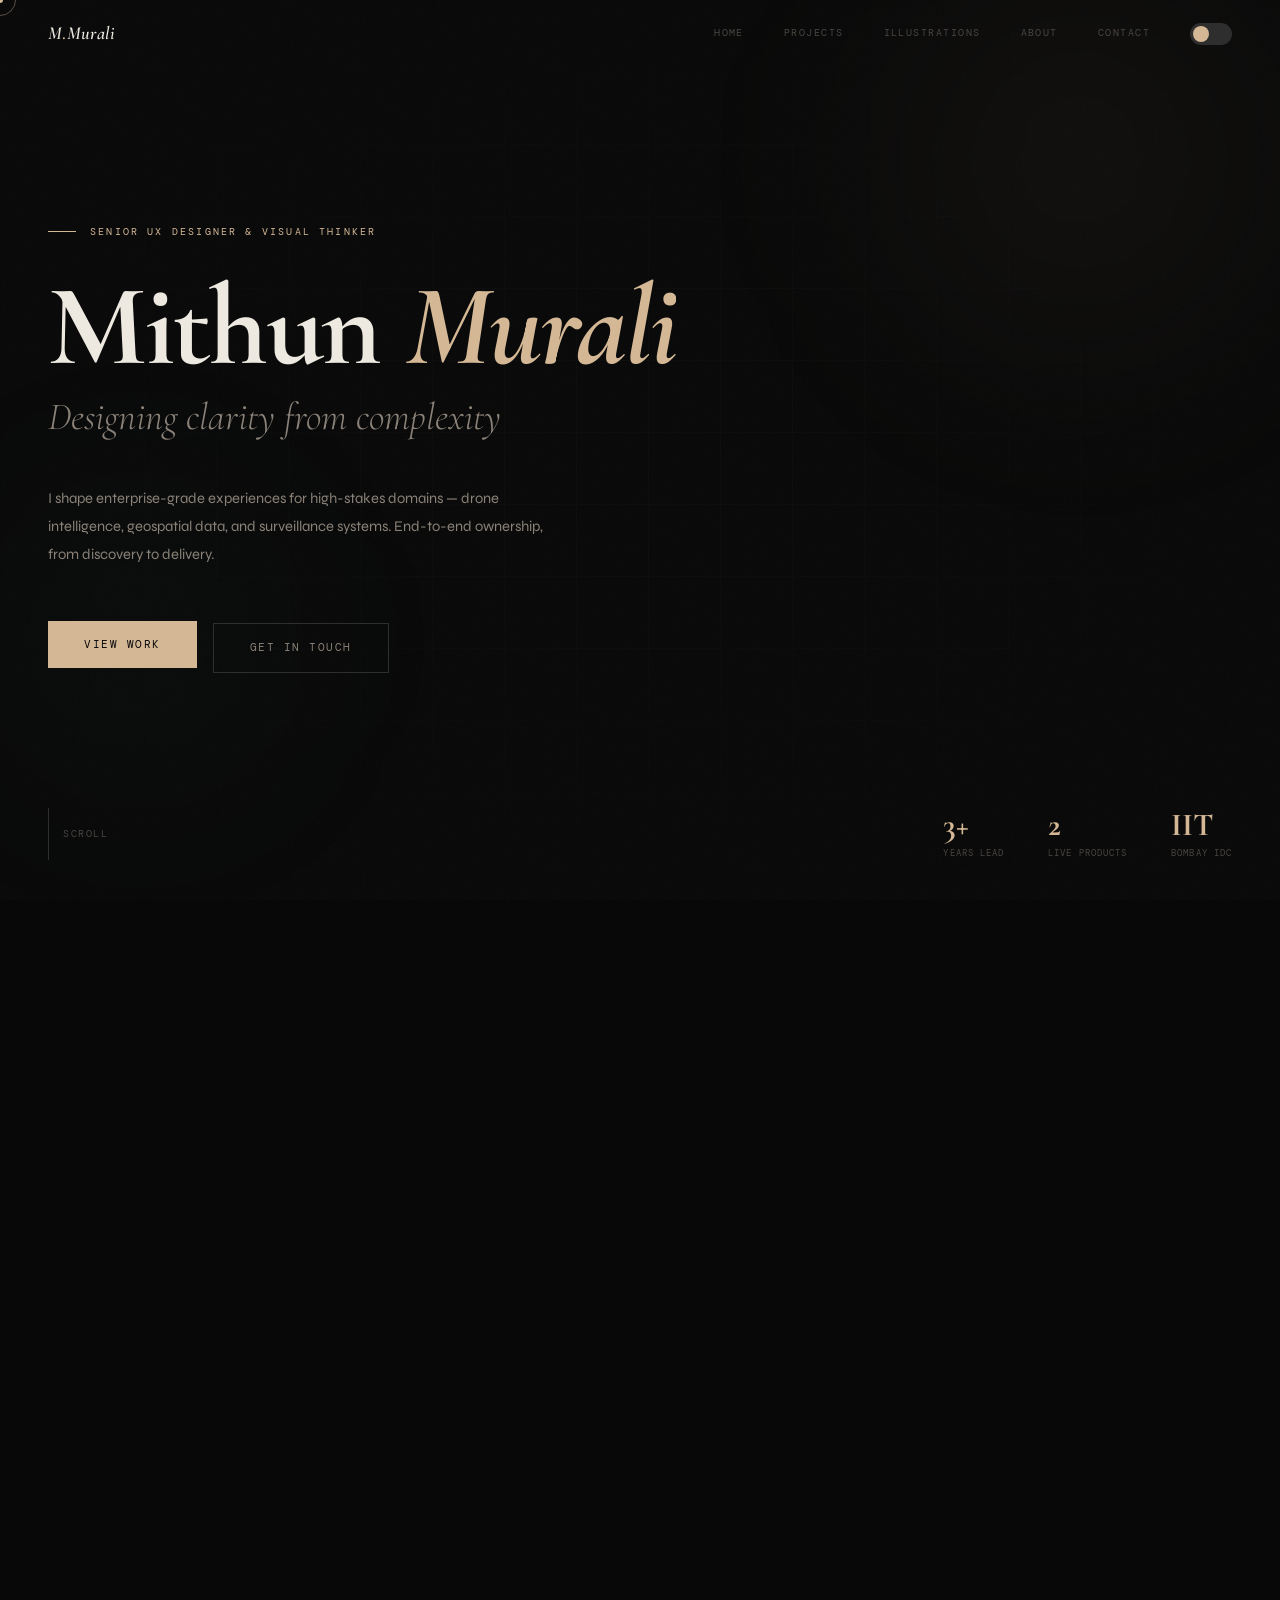
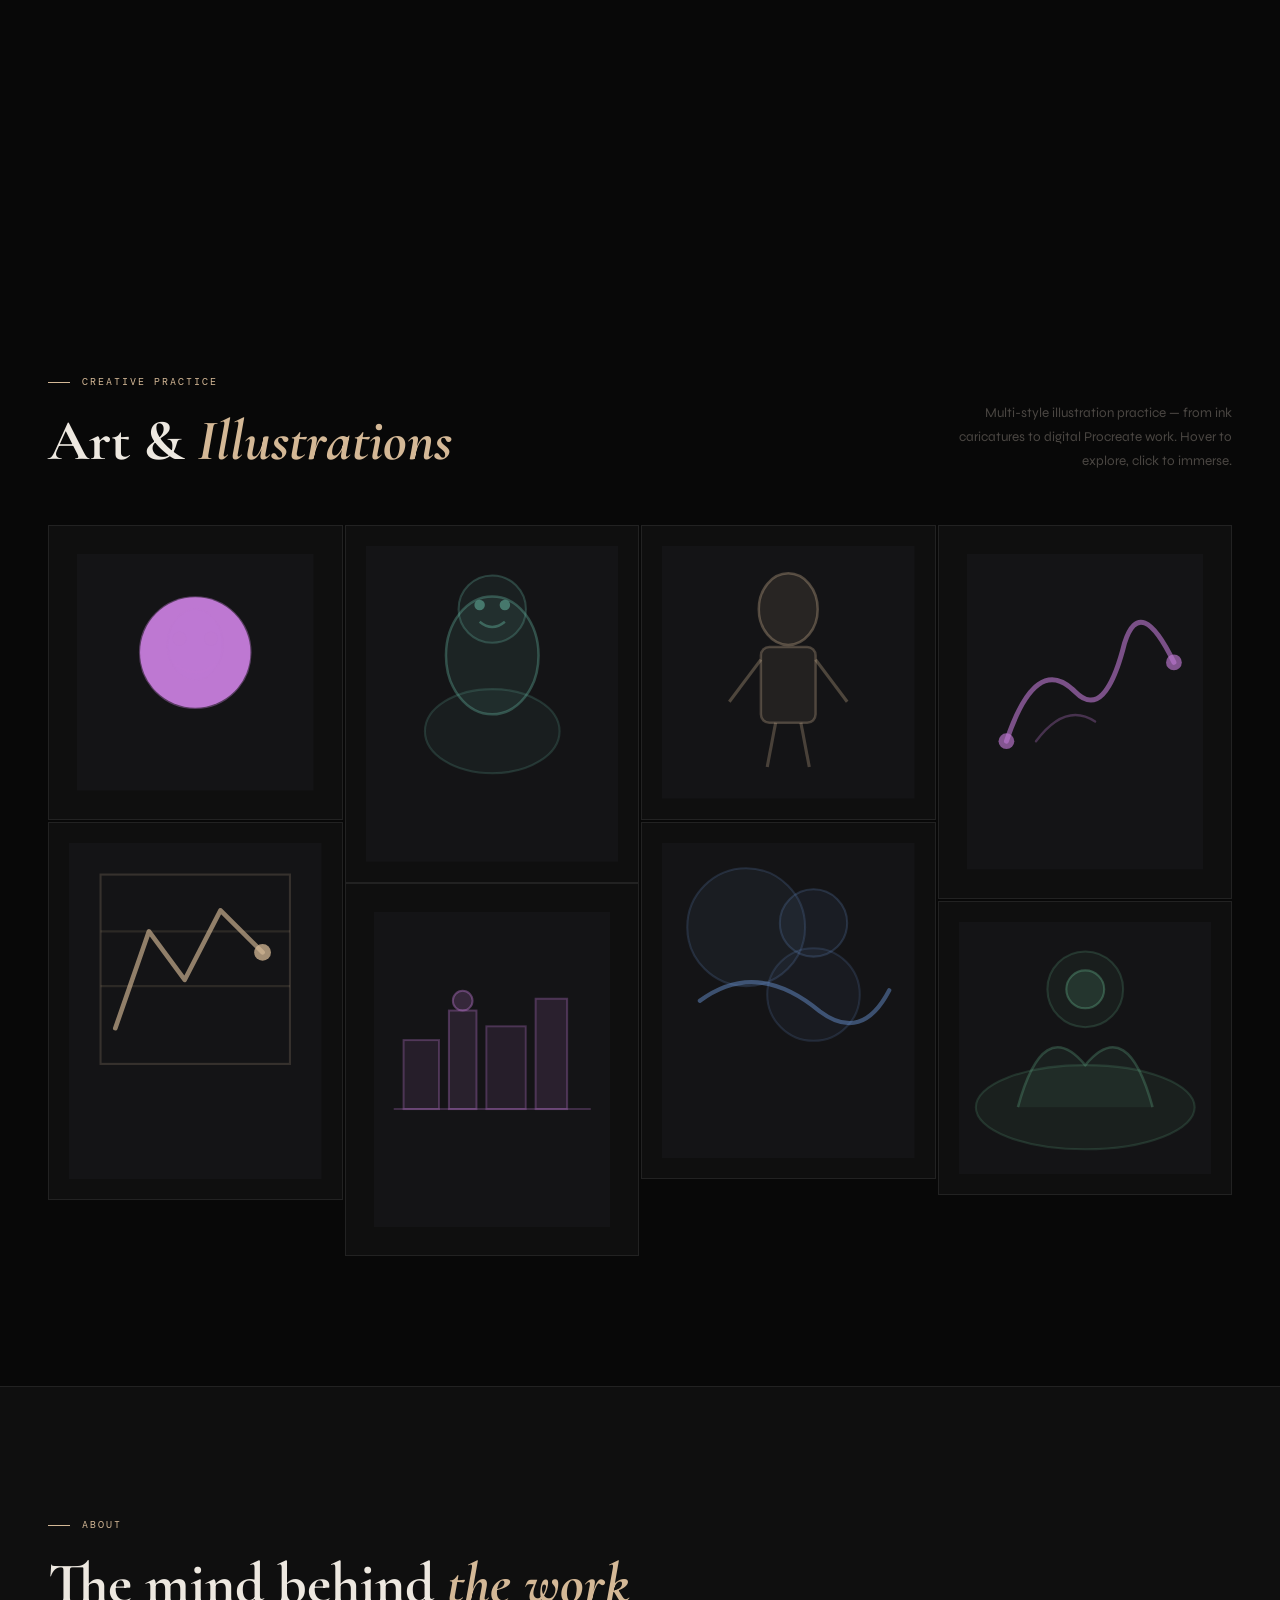
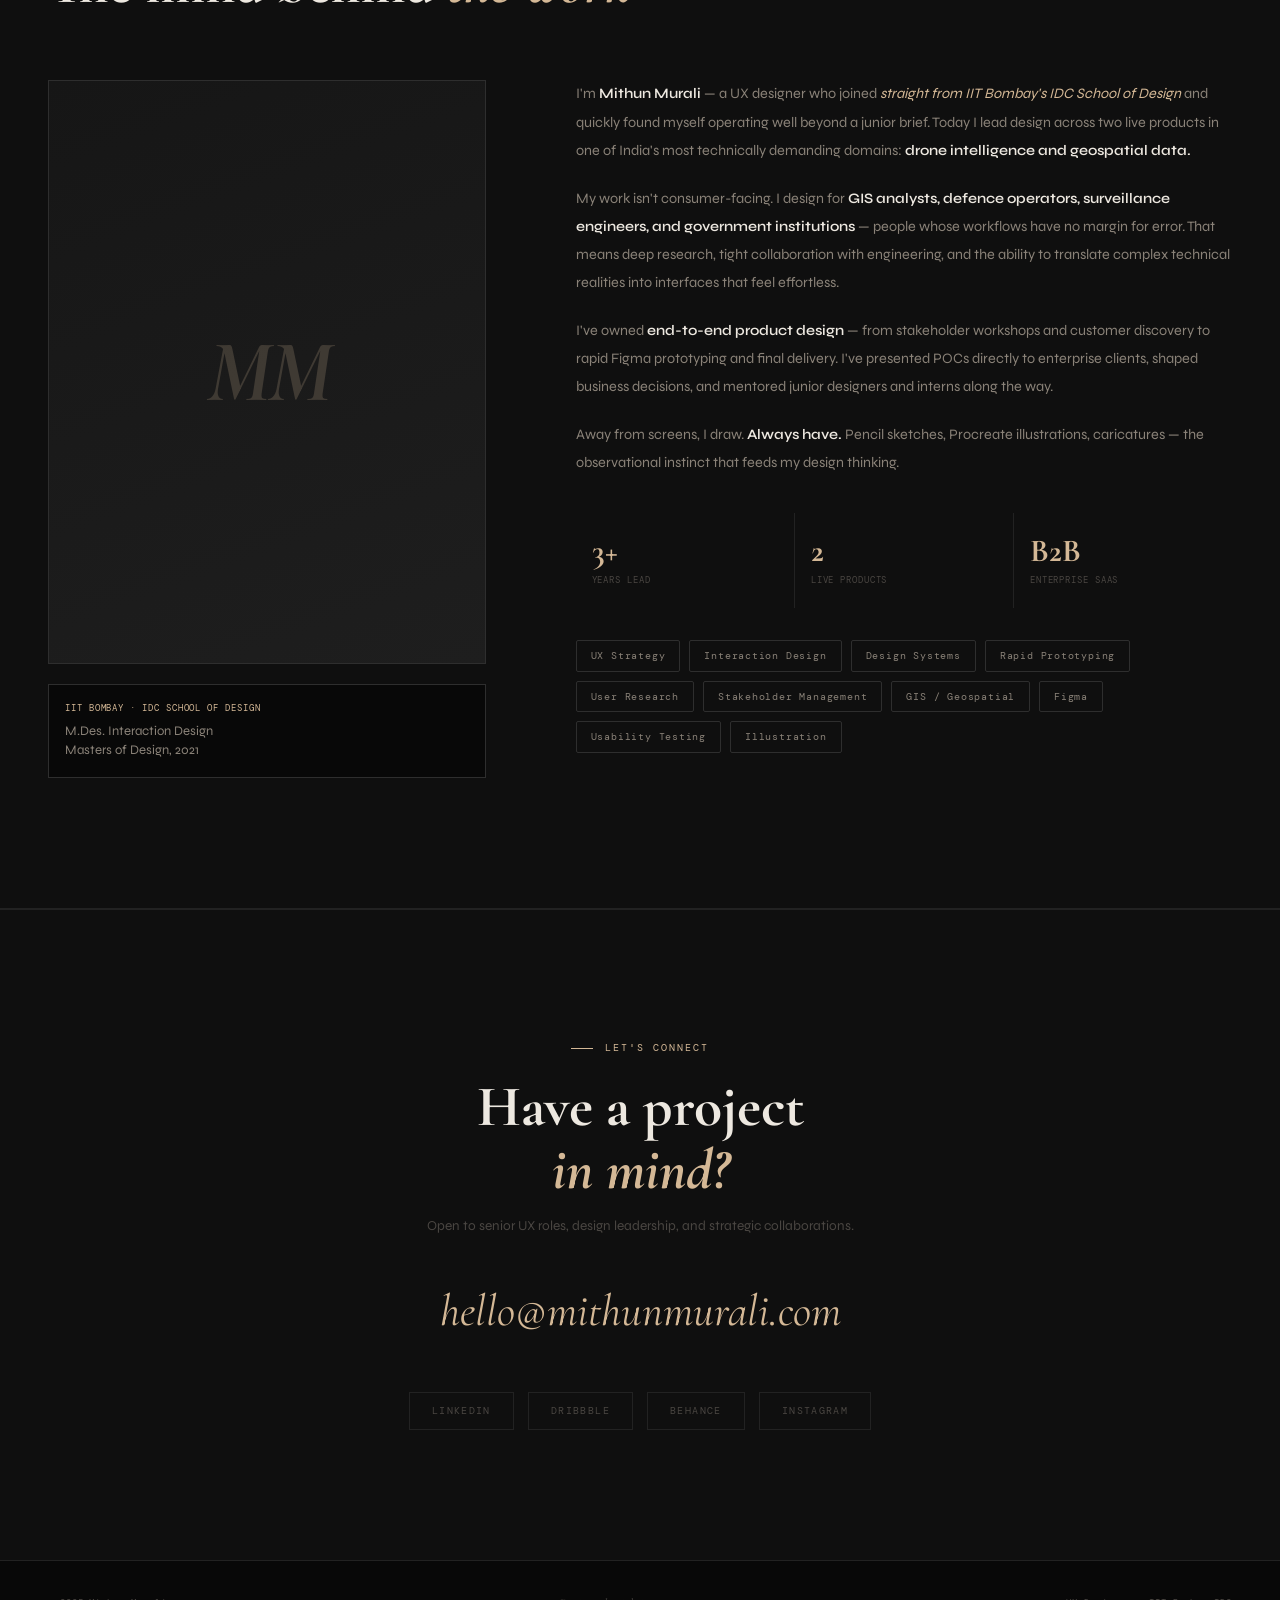
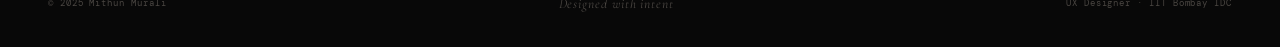
==== index.html @ 1ec4b8dc "Add files via upload" ====
<!DOCTYPE html>
<html lang="en" data-theme="dark">
<head>
<meta charset="UTF-8">
<meta name="viewport" content="width=device-width, initial-scale=1.0">
<title>Mithun Murali — UX Designer</title>
<link rel="preconnect" href="https://fonts.googleapis.com">
<link rel="preconnect" href="https://fonts.gstatic.com" crossorigin>
<link href="https://fonts.googleapis.com/css2?family=Cormorant+Garamond:ital,wght@0,300;0,400;0,600;0,700;1,300;1,400;1,600;1,700&family=Syne:wght@400;500;600;700;800&family=DM+Mono:wght@300;400;500&display=swap" rel="stylesheet">
<style>
/* ═══════════════════════════════════════
   TOKENS
═══════════════════════════════════════ */
:root {
  --bg:       #080808;
  --bg2:      #0f0f0f;
  --bg3:      #161616;
  --surface:  #1e1e1e;
  --border:   #222;
  --border2:  #2e2e2e;
  --border3:  #3a3a3a;
  --text:     #ede8e0;
  --text2:    #8a8278;
  --text3:    #4a4642;
  --accent:   #d4b896;
  --accent2:  #b8966e;
  --gold:     #c8a96e;
  --teal:     #4a9488;
  --red:      #c4644a;
  --ease:     cubic-bezier(0.16,1,0.3,1);
  --ease2:    cubic-bezier(0.4,0,0.2,1);
  --nav-h:    68px;
}
[data-theme="light"] {
  --bg:      #f2ede4;
  --bg2:     #ebe5db;
  --bg3:     #e2dbd0;
  --surface: #d8d0c4;
  --border:  #ccc5b8;
  --border2: #bbb3a5;
  --border3: #a8a095;
  --text:    #1a1714;
  --text2:   #564e44;
  --text3:   #9a9288;
  --accent:  #8a6030;
  --accent2: #6e4c24;
  --gold:    #8a6030;
  --teal:    #3a7870;
  --red:     #a84830;
}

/* ═══════════════════════════════════════
   RESET & BASE
═══════════════════════════════════════ */
*,*::before,*::after{box-sizing:border-box;margin:0;padding:0}
html{scroll-behavior:smooth;font-size:16px}
body{
  background:var(--bg);color:var(--text);
  font-family:'Syne',sans-serif;font-weight:400;
  line-height:1.6;overflow-x:hidden;cursor:none;
  transition:background .5s var(--ease),color .5s var(--ease);
}
::-webkit-scrollbar{width:2px}
::-webkit-scrollbar-track{background:var(--bg)}
::-webkit-scrollbar-thumb{background:var(--border3)}

/* ═══════════════════════════════════════
   CURSOR
═══════════════════════════════════════ */
#cur{position:fixed;top:0;left:0;z-index:9999;pointer-events:none}
#cur-d{
  position:absolute;width:6px;height:6px;
  background:var(--accent);border-radius:50%;
  transform:translate(-50%,-50%);
  transition:width .15s,height .15s,background .3s;
}
#cur-r{
  position:absolute;width:32px;height:32px;
  border:1px solid var(--accent);border-radius:50%;
  transform:translate(-50%,-50%);
  transition:width .4s var(--ease),height .4s var(--ease),opacity .3s,border-color .3s;
  opacity:.4;mix-blend-mode:difference;
}
body.ch #cur-d{width:10px;height:10px}
body.ch #cur-r{width:56px;height:56px;opacity:.7}
body.ct #cur-r{width:80px;height:80px;opacity:.15;background:var(--accent)}

/* ═══════════════════════════════════════
   PAGE TRANSITION WIPE
═══════════════════════════════════════ */
#wipe{
  position:fixed;inset:0;z-index:8888;
  background:var(--bg);
  transform:translateY(100%);
  pointer-events:none;
}
#wipe.in{
  animation:wipeIn .6s var(--ease) forwards;
}
#wipe.out{
  animation:wipeOut .6s var(--ease) forwards;
}
@keyframes wipeIn{
  from{transform:translateY(100%)}
  to{transform:translateY(0%)}
}
@keyframes wipeOut{
  from{transform:translateY(0%)}
  to{transform:translateY(-100%)}
}

/* ═══════════════════════════════════════
   NAV
═══════════════════════════════════════ */
nav{
  position:fixed;top:0;left:0;right:0;z-index:100;
  height:var(--nav-h);
  display:flex;align-items:center;justify-content:space-between;
  padding:0 48px;
  border-bottom:1px solid transparent;
  transition:background .4s,border-color .4s;
}
nav.scrolled{
  background:rgba(8,8,8,.88);
  backdrop-filter:blur(24px);
  border-bottom-color:var(--border);
}
[data-theme="light"] nav.scrolled{background:rgba(242,237,228,.9)}
.nav-logo{
  font-family:'Cormorant Garamond',serif;
  font-size:1.15rem;font-style:italic;font-weight:600;
  color:var(--text);text-decoration:none;letter-spacing:.02em;
}
.nav-logo span{color:var(--accent);font-style:normal}
.nav-links{display:flex;align-items:center;gap:40px}
.nav-links a{
  font-family:'DM Mono',monospace;
  font-size:.65rem;letter-spacing:.14em;text-transform:uppercase;
  color:var(--text3);text-decoration:none;
  position:relative;transition:color .3s;cursor:none;
}
.nav-links a::after{
  content:'';position:absolute;bottom:-4px;left:0;
  width:0;height:1px;background:var(--accent);
  transition:width .35s var(--ease);
}
.nav-links a:hover{color:var(--text)}
.nav-links a:hover::after{width:100%}
.theme-btn{
  width:42px;height:22px;background:var(--border2);
  border-radius:11px;border:none;cursor:none;
  position:relative;transition:background .3s;flex-shrink:0;
}
.theme-btn::before{
  content:'';position:absolute;top:3px;left:3px;
  width:16px;height:16px;background:var(--accent);
  border-radius:50%;transition:transform .35s var(--ease);
}
[data-theme="light"] .theme-btn::before{transform:translateX(20px)}

/* ═══════════════════════════════════════
   HERO
═══════════════════════════════════════ */
#home{
  min-height:100vh;display:flex;flex-direction:column;
  justify-content:center;padding:0 48px;
  position:relative;overflow:hidden;
}
.hero-noise{
  position:absolute;inset:0;z-index:0;opacity:.025;
  background-image:url("data:image/svg+xml,%3Csvg viewBox='0 0 256 256' xmlns='http://www.w3.org/2000/svg'%3E%3Cfilter id='noise'%3E%3CfeTurbulence type='fractalNoise' baseFrequency='0.9' numOctaves='4' stitchTiles='stitch'/%3E%3C/filter%3E%3Crect width='100%25' height='100%25' filter='url(%23noise)'/%3E%3C/svg%3E");
  background-size:200px 200px;pointer-events:none;
}
.hero-grid{
  position:absolute;inset:0;z-index:0;
  background-image:
    linear-gradient(var(--border) 1px,transparent 1px),
    linear-gradient(90deg,var(--border) 1px,transparent 1px);
  background-size:72px 72px;
  opacity:.18;
  mask-image:radial-gradient(ellipse 75% 75% at 50% 50%,black 20%,transparent 75%);
}
.orb{position:absolute;border-radius:50%;filter:blur(100px);pointer-events:none;z-index:0}
.orb1{
  width:560px;height:560px;
  background:radial-gradient(circle,rgba(212,184,150,.07) 0%,transparent 70%);
  top:-120px;right:-80px;
  animation:of1 10s ease-in-out infinite;
}
.orb2{
  width:400px;height:400px;
  background:radial-gradient(circle,rgba(74,148,136,.06) 0%,transparent 70%);
  bottom:60px;left:-60px;
  animation:of2 13s ease-in-out infinite;
}
@keyframes of1{0%,100%{transform:translate(0,0) scale(1)}50%{transform:translate(-40px,50px) scale(1.08)}}
@keyframes of2{0%,100%{transform:translate(0,0)}50%{transform:translate(30px,-40px) scale(.94)}}

/* Parallax layers — JS controlled */
.hero-par-slow{will-change:transform}
.hero-par-mid{will-change:transform}
.hero-par-fast{will-change:transform}

.hero-content{position:relative;z-index:1;max-width:960px}
.hero-eyebrow{
  font-family:'DM Mono',monospace;
  font-size:.62rem;letter-spacing:.22em;text-transform:uppercase;
  color:var(--accent);margin-bottom:32px;
  display:flex;align-items:center;gap:14px;
  opacity:0;animation:fadeUp .8s var(--ease) .2s forwards;
}
.hero-eyebrow::before{content:'';width:28px;height:1px;background:var(--accent)}

.hero-name{
  font-family:'Cormorant Garamond',serif;
  font-size:clamp(4rem,9vw,8.5rem);
  font-weight:700;line-height:.95;
  letter-spacing:-.02em;margin-bottom:6px;
}
.hw{display:inline-block;overflow:hidden;vertical-align:bottom}
.hw span{
  display:inline-block;
  opacity:0;transform:translateY(110%);
  animation:wordUp .9s var(--ease) forwards;
}
.hw:nth-child(1) span{animation-delay:.38s}
.hw:nth-child(2) span{animation-delay:.52s;color:var(--accent);font-style:italic}

.hero-role{
  font-family:'Cormorant Garamond',serif;
  font-size:clamp(1.4rem,3vw,2.4rem);
  font-weight:300;font-style:italic;
  color:var(--text2);margin-bottom:36px;
  opacity:0;animation:fadeUp .8s var(--ease) .82s forwards;
}
.hero-desc{
  font-family:'Syne',sans-serif;
  font-size:.92rem;color:var(--text2);
  max-width:520px;line-height:1.9;margin-bottom:52px;
  opacity:0;animation:fadeUp .8s var(--ease) 1.0s forwards;
}
.hero-ctas{
  display:flex;gap:16px;align-items:center;
  opacity:0;animation:fadeUp .8s var(--ease) 1.18s forwards;
}

/* Magnetic buttons */
.btn-mag{position:relative;display:inline-block}
.btn-primary{
  padding:15px 36px;background:var(--accent);
  color:var(--bg);font-family:'DM Mono',monospace;
  font-size:.68rem;letter-spacing:.14em;text-transform:uppercase;
  text-decoration:none;border:none;cursor:none;
  display:inline-block;position:relative;overflow:hidden;
  transition:color .3s;
}
.btn-primary::before{
  content:'';position:absolute;inset:0;
  background:var(--bg);transform:translateX(-101%);
  transition:transform .45s var(--ease);
}
.btn-primary:hover{color:var(--accent)}
.btn-primary:hover::before{transform:translateX(0)}
.btn-primary span{position:relative;z-index:1}
.btn-ghost{
  padding:15px 36px;background:transparent;
  color:var(--text2);font-family:'DM Mono',monospace;
  font-size:.68rem;letter-spacing:.14em;text-transform:uppercase;
  text-decoration:none;border:1px solid var(--border2);cursor:none;
  transition:color .3s,border-color .3s;
}
.btn-ghost:hover{color:var(--text);border-color:var(--text)}

.scroll-hint{
  position:absolute;bottom:40px;left:48px;z-index:1;
  display:flex;align-items:center;gap:14px;
  font-family:'DM Mono',monospace;font-size:.6rem;
  letter-spacing:.16em;text-transform:uppercase;color:var(--text3);
  opacity:0;animation:fadeUp .8s var(--ease) 1.6s forwards;
}
.scroll-line{width:1px;height:52px;background:var(--border2);position:relative;overflow:hidden}
.scroll-line::after{
  content:'';position:absolute;top:-100%;left:0;
  width:100%;height:100%;background:var(--accent);
  animation:sdrop 2s ease-in-out 2.2s infinite;
}
@keyframes sdrop{0%{top:-100%}55%{top:100%}100%{top:100%}}

.hero-stats{
  position:absolute;bottom:40px;right:48px;z-index:1;
  display:flex;gap:44px;
  opacity:0;animation:fadeUp .8s var(--ease) 1.4s forwards;
}
.stat-n{
  font-family:'Cormorant Garamond',serif;
  font-size:2rem;font-weight:700;color:var(--accent);line-height:1;
}
.stat-l{
  font-family:'DM Mono',monospace;font-size:.56rem;
  letter-spacing:.12em;text-transform:uppercase;color:var(--text3);margin-top:5px;
}

/* ═══════════════════════════════════════
   SECTIONS
═══════════════════════════════════════ */
section{padding:130px 48px}
.sec-label{
  font-family:'DM Mono',monospace;font-size:.62rem;
  letter-spacing:.2em;text-transform:uppercase;color:var(--accent);
  display:flex;align-items:center;gap:12px;margin-bottom:20px;
}
.sec-label::before{content:'';width:22px;height:1px;background:var(--accent)}
.sec-title{
  font-family:'Cormorant Garamond',serif;
  font-size:clamp(2.2rem,4.5vw,3.6rem);
  font-weight:700;line-height:1.1;margin-bottom:64px;
}
.sec-title em{font-style:italic;color:var(--accent)}

/* ═══════════════════════════════════════
   PROJECT CARDS
═══════════════════════════════════════ */
.projects-grid{display:grid;grid-template-columns:repeat(3,1fr);gap:1px;background:var(--border)}
.project-card{
  background:var(--bg);cursor:none;
  position:relative;overflow:hidden;
  border:1px solid transparent;
  transition:border-color .4s;
}
.project-card:hover{border-color:var(--accent);z-index:2}

.card-vis{height:280px;position:relative;overflow:hidden}
.card-vis-inner{
  position:absolute;inset:0;
  transition:transform .7s var(--ease);
}
.project-card:hover .card-vis-inner{transform:scale(1.04)}

/* Flyght Cloud */
.fc-vis{background:linear-gradient(145deg,#080f1a 0%,#0a1a30 45%,#102040 100%)}
.fc-vis::after{
  content:'';position:absolute;inset:0;
  background:radial-gradient(ellipse 60% 60% at 35% 55%,rgba(74,148,200,.18) 0%,transparent 60%),
             radial-gradient(ellipse 40% 40% at 75% 25%,rgba(212,184,150,.09) 0%,transparent 50%);
}
/* MapAssist */
.ma-vis{background:linear-gradient(145deg,#080f0d 0%,#0a1e18 45%,#102820 100%)}
.ma-vis::after{
  content:'';position:absolute;inset:0;
  background:radial-gradient(ellipse 55% 55% at 60% 45%,rgba(74,148,136,.2) 0%,transparent 60%),
             radial-gradient(ellipse 35% 35% at 25% 70%,rgba(100,180,140,.08) 0%,transparent 50%);
}
/* Illustrations */
.il-vis{background:linear-gradient(145deg,#0f080f 0%,#1a0f1e 45%,#221428 100%)}
.il-vis::after{
  content:'';position:absolute;inset:0;
  background:radial-gradient(ellipse 60% 60% at 50% 50%,rgba(190,120,210,.14) 0%,transparent 60%),
             radial-gradient(ellipse 35% 35% at 80% 20%,rgba(212,184,150,.1) 0%,transparent 50%);
}

.card-vis svg{position:absolute;inset:0;width:100%;height:100%}
.card-overlay{
  position:absolute;inset:0;
  background:linear-gradient(to top,rgba(8,8,8,.75) 0%,transparent 55%);
}
.card-num{
  position:absolute;top:18px;left:20px;
  font-family:'DM Mono',monospace;font-size:.58rem;
  letter-spacing:.14em;color:rgba(255,255,255,.22);
}
.card-pill{
  position:absolute;top:18px;right:20px;
  font-family:'DM Mono',monospace;font-size:.56rem;
  letter-spacing:.1em;text-transform:uppercase;
  padding:4px 10px;border:1px solid rgba(255,255,255,.14);
  color:rgba(255,255,255,.4);border-radius:2px;
}
.card-nda{
  position:absolute;bottom:18px;left:20px;
  font-family:'DM Mono',monospace;font-size:.54rem;
  letter-spacing:.1em;text-transform:uppercase;
  padding:3px 8px;border:1px solid rgba(212,184,150,.25);
  color:rgba(212,184,150,.5);border-radius:2px;
  display:none;
}

.card-body{padding:28px 28px 32px}
.card-meta{
  font-family:'DM Mono',monospace;font-size:.58rem;
  letter-spacing:.15em;text-transform:uppercase;
  color:var(--accent);margin-bottom:10px;
}
.card-title{
  font-family:'Cormorant Garamond',serif;
  font-size:1.7rem;font-weight:700;line-height:1.15;
  margin-bottom:12px;
}
.card-desc{font-size:.84rem;color:var(--text2);line-height:1.8;margin-bottom:26px}
.card-foot{display:flex;align-items:center;justify-content:space-between;gap:12px}
.card-tags{display:flex;gap:7px;flex-wrap:wrap}
.ctag{
  font-family:'DM Mono',monospace;font-size:.56rem;
  letter-spacing:.08em;padding:4px 10px;
  border:1px solid var(--border2);color:var(--text3);border-radius:2px;
}
.card-arr{
  width:38px;height:38px;border:1px solid var(--border2);
  display:flex;align-items:center;justify-content:center;
  color:var(--text3);text-decoration:none;flex-shrink:0;
  transition:border-color .3s,color .3s,background .3s,transform .4s var(--ease);
  font-size:1rem;cursor:none;
}
.project-card:hover .card-arr{
  border-color:var(--accent);color:var(--bg);
  background:var(--accent);transform:rotate(-45deg);
}

/* ═══════════════════════════════════════
   ABOUT
═══════════════════════════════════════ */
#about{background:var(--bg2);border-top:1px solid var(--border);border-bottom:1px solid var(--border)}
.about-grid{display:grid;grid-template-columns:1fr 1.5fr;gap:90px;align-items:start}
.about-left{}
.about-portrait{
  aspect-ratio:3/4;background:var(--bg3);
  position:relative;overflow:hidden;
  border:1px solid var(--border2);
}
.portrait-bg{
  width:100%;height:100%;
  display:flex;align-items:center;justify-content:center;
  background:linear-gradient(160deg,var(--bg3) 0%,var(--surface) 100%);
}
.portrait-init{
  font-family:'Cormorant Garamond',serif;
  font-size:5.5rem;font-weight:700;font-style:italic;
  color:var(--accent);opacity:.2;letter-spacing:-.05em;
}
.about-portrait::after{
  content:'';position:absolute;
  top:10px;left:10px;right:-10px;bottom:-10px;
  border:1px solid var(--border2);z-index:-1;
}
.about-badge{
  margin-top:20px;padding:16px;
  border:1px solid var(--border2);background:var(--bg);
}
.badge-school{
  font-family:'DM Mono',monospace;font-size:.58rem;
  letter-spacing:.1em;text-transform:uppercase;color:var(--accent);
  margin-bottom:6px;
}
.badge-deg{font-size:.82rem;color:var(--text2);line-height:1.5}

.about-text p{
  color:var(--text2);line-height:1.95;
  margin-bottom:20px;font-size:.9rem;
}
.about-text p strong{color:var(--text);font-weight:600}
.about-text p em{color:var(--accent);font-style:italic}

.about-pillars{
  display:grid;grid-template-columns:repeat(3,1fr);
  gap:1px;background:var(--border);
  margin-top:36px;
}
.pillar{
  background:var(--bg2);padding:20px 16px;
  border-top:2px solid transparent;
  transition:border-color .3s;
}
.pillar:hover{border-top-color:var(--accent)}
.pillar-n{
  font-family:'Cormorant Garamond',serif;
  font-size:2rem;font-weight:700;color:var(--accent);line-height:1;
}
.pillar-l{
  font-family:'DM Mono',monospace;font-size:.56rem;
  letter-spacing:.1em;text-transform:uppercase;color:var(--text3);margin-top:6px;
}

.skills-wrap{margin-top:32px;display:flex;flex-wrap:wrap;gap:9px}
.skill-c{
  font-family:'DM Mono',monospace;font-size:.62rem;
  letter-spacing:.08em;padding:7px 14px;
  border:1px solid var(--border2);color:var(--text2);
  transition:border-color .3s,color .3s;border-radius:2px;cursor:none;
}
.skill-c:hover{border-color:var(--accent);color:var(--accent)}

/* ═══════════════════════════════════════
   ILLUSTRATIONS GALLERY
═══════════════════════════════════════ */
#illustrations{background:var(--bg)}
.illus-intro{
  display:flex;align-items:flex-end;justify-content:space-between;
  margin-bottom:52px;
}
.illus-intro .sec-title{margin-bottom:0}
.illus-sub{
  font-size:.84rem;color:var(--text3);
  max-width:280px;line-height:1.8;text-align:right;
}

.illus-grid{
  columns:4;column-gap:2px;
}
.illus-item{
  break-inside:avoid;
  margin-bottom:2px;
  position:relative;overflow:hidden;cursor:none;
  background:var(--bg2);border:1px solid var(--border);
}
.illus-item:nth-child(3n){margin-bottom:0}
.illus-inner{
  transition:transform .6s var(--ease);
  display:block;
}
.illus-item:hover .illus-inner{transform:scale(1.05)}

/* Tilt container */
.tilt-wrap{position:relative;transform-style:preserve-3d}

.illus-reveal-cover{
  position:absolute;inset:0;
  background:var(--bg2);z-index:2;
  transform-origin:left;
  transition:transform .8s var(--ease);
}
.illus-item.revealed .illus-reveal-cover{transform:scaleX(0)}

.illus-overlay{
  position:absolute;inset:0;z-index:3;
  background:rgba(8,8,8,.72);
  display:flex;flex-direction:column;
  align-items:center;justify-content:center;gap:8px;
  opacity:0;transition:opacity .3s;
}
.illus-item:hover .illus-overlay{opacity:1}
.illus-ov-label{
  font-family:'DM Mono',monospace;font-size:.6rem;
  letter-spacing:.16em;text-transform:uppercase;color:var(--accent);
}
.illus-ov-view{
  font-family:'DM Mono',monospace;font-size:.56rem;
  letter-spacing:.12em;text-transform:uppercase;color:var(--text3);
}

/* Lightbox */
#lightbox{
  position:fixed;inset:0;z-index:5000;
  background:rgba(8,8,8,.96);
  display:flex;align-items:center;justify-content:center;
  opacity:0;pointer-events:none;
  transition:opacity .4s;
  backdrop-filter:blur(12px);
}
#lightbox.open{opacity:1;pointer-events:all}
#lb-img{
  max-width:88vw;max-height:88vh;
  transform:scale(.92);
  transition:transform .5s var(--ease);
  border:1px solid var(--border2);
}
#lightbox.open #lb-img{transform:scale(1)}
#lb-close{
  position:absolute;top:32px;right:40px;
  font-family:'DM Mono',monospace;font-size:.62rem;
  letter-spacing:.16em;text-transform:uppercase;
  color:var(--text3);background:none;border:none;cursor:none;
  transition:color .3s;
}
#lb-close:hover{color:var(--accent)}
#lb-caption{
  position:absolute;bottom:36px;left:50%;transform:translateX(-50%);
  font-family:'DM Mono',monospace;font-size:.6rem;
  letter-spacing:.14em;text-transform:uppercase;color:var(--text3);
  white-space:nowrap;
}

/* ═══════════════════════════════════════
   CONTACT
═══════════════════════════════════════ */
#contact{
  background:var(--bg2);
  border-top:1px solid var(--border);
  text-align:center;
}
.contact-inner{max-width:640px;margin:0 auto}
.contact-email{
  font-family:'Cormorant Garamond',serif;
  font-size:clamp(1.6rem,3.5vw,2.8rem);
  font-style:italic;color:var(--accent);
  text-decoration:none;display:inline-block;
  margin:20px 0 44px;position:relative;
}
.contact-email::after{
  content:'';position:absolute;bottom:-4px;left:0;right:0;
  height:1px;background:var(--accent);
  transform:scaleX(0);transition:transform .45s var(--ease);
}
.contact-email:hover::after{transform:scaleX(1)}
.social-row{display:flex;justify-content:center;gap:14px;flex-wrap:wrap}
.social-l{
  font-family:'DM Mono',monospace;font-size:.62rem;
  letter-spacing:.14em;text-transform:uppercase;
  color:var(--text3);text-decoration:none;
  padding:10px 22px;border:1px solid var(--border);
  transition:color .3s,border-color .3s;cursor:none;
}
.social-l:hover{color:var(--accent);border-color:var(--accent)}

footer{
  padding:32px 48px;border-top:1px solid var(--border);
  display:flex;align-items:center;justify-content:space-between;
  font-family:'DM Mono',monospace;font-size:.58rem;
  letter-spacing:.1em;color:var(--text3);
}

/* ═══════════════════════════════════════
   PAGES (SPA routing)
═══════════════════════════════════════ */
.page{display:none}
.page.active{display:block}
#page-home{display:block}

/* Page hero shared */
.pg-hero{
  padding:140px 48px 80px;
  background:var(--bg2);
  border-bottom:1px solid var(--border);
  position:relative;overflow:hidden;
}
.pg-hero::before{
  content:'';position:absolute;inset:0;
  background-image:linear-gradient(var(--border) 1px,transparent 1px),linear-gradient(90deg,var(--border) 1px,transparent 1px);
  background-size:72px 72px;opacity:.1;
}
.pg-eyebrow{
  font-family:'DM Mono',monospace;font-size:.62rem;
  letter-spacing:.2em;text-transform:uppercase;color:var(--accent);
  display:flex;align-items:center;gap:12px;margin-bottom:20px;
  position:relative;
}
.pg-eyebrow::before{content:'';width:22px;height:1px;background:var(--accent)}
.pg-hero h1{
  font-family:'Cormorant Garamond',serif;
  font-size:clamp(3rem,6vw,5.5rem);
  font-weight:700;line-height:1.05;position:relative;
}
.pg-hero h1 em{font-style:italic;color:var(--accent)}

/* ═══════════════════════════════════════
   DETAIL PAGES
═══════════════════════════════════════ */
.detail-back{
  font-family:'DM Mono',monospace;font-size:.62rem;
  letter-spacing:.14em;text-transform:uppercase;
  color:var(--text3);background:none;border:none;
  cursor:none;display:flex;align-items:center;gap:8px;
  margin-bottom:44px;padding:0;
  transition:color .3s;position:relative;
}
.detail-back:hover{color:var(--accent)}
.detail-meta-row{
  display:flex;gap:48px;margin-top:52px;
  padding-top:32px;border-top:1px solid var(--border);
  flex-wrap:wrap;position:relative;
}
.dm-label{
  font-family:'DM Mono',monospace;font-size:.56rem;
  letter-spacing:.14em;text-transform:uppercase;
  color:var(--text3);margin-bottom:7px;
}
.dm-val{font-size:.88rem;color:var(--text)}

.detail-vis{
  margin:0 48px;height:500px;
  position:relative;overflow:hidden;
  border:1px solid var(--border);
}
.detail-content{padding:80px 48px;max-width:820px}
.dt-h{
  font-family:'Cormorant Garamond',serif;
  font-size:1.7rem;font-weight:700;
  margin-bottom:18px;margin-top:52px;
}
.dt-h:first-child{margin-top:0}
.dt-p{color:var(--text2);line-height:1.95;margin-bottom:16px;font-size:.9rem}

/* Module chips */
.modules-row{display:flex;gap:10px;flex-wrap:wrap;margin:20px 0}
.mod-chip{
  padding:10px 18px;border:1px solid var(--border2);
  font-family:'DM Mono',monospace;font-size:.6rem;
  letter-spacing:.1em;text-transform:uppercase;
  color:var(--text2);
  transition:border-color .3s,color .3s;border-radius:2px;
}
.mod-chip.active{border-color:var(--accent);color:var(--accent)}
.mod-chip.nda{border-color:var(--border);color:var(--text3);font-style:italic}
.nda-note{
  margin-top:16px;padding:16px 20px;
  border:1px solid rgba(212,184,150,.15);
  border-left:2px solid var(--accent);
  background:rgba(212,184,150,.04);
  font-family:'DM Mono',monospace;font-size:.62rem;
  letter-spacing:.08em;color:var(--text3);line-height:1.7;
}

/* Process steps */
.process-steps{display:grid;grid-template-columns:repeat(4,1fr);gap:1px;background:var(--border);margin:24px 0}
.ps{background:var(--bg2);padding:20px;border-top:2px solid transparent;transition:border-color .3s}
.ps:hover{border-top-color:var(--accent)}
.ps-n{
  font-family:'Cormorant Garamond',serif;
  font-size:2.2rem;font-weight:700;color:var(--accent);opacity:.4;line-height:1;
}
.ps-t{font-size:.8rem;font-weight:600;margin:8px 0 6px}
.ps-d{font-size:.76rem;color:var(--text3);line-height:1.6}

/* ═══════════════════════════════════════
   REVEAL ANIMATIONS
═══════════════════════════════════════ */
.reveal{opacity:0;transform:translateY(28px);transition:opacity .85s var(--ease),transform .85s var(--ease)}
.reveal.vis{opacity:1;transform:translateY(0)}
.rd1{transition-delay:.08s}.rd2{transition-delay:.16s}.rd3{transition-delay:.24s}.rd4{transition-delay:.32s}

@keyframes fadeUp{from{opacity:0;transform:translateY(22px)}to{opacity:1;transform:translateY(0)}}
@keyframes wordUp{from{opacity:0;transform:translateY(110%)}to{opacity:1;transform:translateY(0)}}

/* ═══════════════════════════════════════
   RESPONSIVE
═══════════════════════════════════════ */
@media(max-width:900px){
  nav{padding:0 24px}
  .nav-links{gap:22px}
  section{padding:90px 24px}
  #home{padding:0 24px}
  .hero-stats{display:none}
  .about-grid{grid-template-columns:1fr;gap:44px}
  .projects-grid{grid-template-columns:1fr}
  .illus-grid{columns:2}
  .process-steps{grid-template-columns:repeat(2,1fr)}
  .about-pillars{grid-template-columns:repeat(3,1fr)}
  footer{flex-direction:column;gap:10px;text-align:center}
  .illus-intro{flex-direction:column;align-items:flex-start;gap:12px}
  .illus-sub{text-align:left;max-width:100%}
}
</style>
</head>
<body>

<!-- Cursor -->
<div id="cur"><div id="cur-d"></div><div id="cur-r"></div></div>

<!-- Page wipe -->
<div id="wipe"></div>

<!-- Lightbox -->
<div id="lightbox" onclick="closeLB()">
  <button id="lb-close" onclick="closeLB()">Close ✕</button>
  <svg id="lb-img" viewBox="0 0 600 480" fill="none" xmlns="http://www.w3.org/2000/svg">
    <rect width="600" height="480" fill="#1a1a1a"/>
    <text x="300" y="240" text-anchor="middle" fill="#4a4642" font-family="serif" font-size="18">Your artwork here</text>
  </svg>
  <div id="lb-caption">Illustration</div>
</div>

<!-- ═══ NAV ═══ -->
<nav id="nav">
  <a href="#" class="nav-logo" onclick="goPage('home')">M<span>.</span>Murali</a>
  <div class="nav-links">
    <a href="#" onclick="goPage('home');later(()=>toSec('home'))">Home</a>
    <a href="#" onclick="goPage('projects')">Projects</a>
    <a href="#" onclick="goPage('home');later(()=>toSec('illustrations'))">Illustrations</a>
    <a href="#" onclick="goPage('home');later(()=>toSec('about'))">About</a>
    <a href="#" onclick="goPage('home');later(()=>toSec('contact'))">Contact</a>
    <button class="theme-btn" onclick="toggleTheme()"></button>
  </div>
</nav>


<!-- ════════════════════════════════════
     PAGE: HOME
════════════════════════════════════ -->
<div id="page-home" class="page active">

<!-- HERO -->
<section id="home" style="padding-top:0">
  <div class="hero-noise"></div>
  <div class="hero-grid hero-par-slow"></div>
  <div class="orb orb1 hero-par-slow"></div>
  <div class="orb orb2 hero-par-slow"></div>

  <div class="hero-content hero-par-mid">
    <div class="hero-eyebrow">Senior UX Designer &amp; Visual Thinker</div>
    <h1 class="hero-name">
      <span class="hw"><span>Mithun</span></span>&nbsp;<span class="hw"><span>Murali</span></span>
    </h1>
    <div class="hero-role">Designing clarity from complexity</div>
    <p class="hero-desc">
      I shape enterprise-grade experiences for high-stakes domains — drone intelligence, geospatial data, and surveillance systems. End-to-end ownership, from discovery to delivery.
    </p>
    <div class="hero-ctas">
      <div class="btn-mag">
        <a href="#" class="btn-primary" onclick="goPage('projects')"><span>View Work</span></a>
      </div>
      <a href="#" class="btn-ghost" onclick="toSec('contact')">Get in touch</a>
    </div>
  </div>

  <div class="scroll-hint">
    <div class="scroll-line"></div>
    <span>Scroll</span>
  </div>
  <div class="hero-stats">
    <div><div class="stat-n">3+</div><div class="stat-l">Years Lead</div></div>
    <div><div class="stat-n">2</div><div class="stat-l">Live Products</div></div>
    <div><div class="stat-n">IIT</div><div class="stat-l">Bombay IDC</div></div>
  </div>
</section>

<!-- PROJECTS HOME -->
<section id="projects-home" style="padding-top:80px">
  <div class="sec-label">Selected Work</div>
  <h2 class="sec-title reveal">Featured <em>Projects</em></h2>
  <div class="projects-grid">

    <!-- Flyght Cloud -->
    <div class="project-card reveal rd1">
      <div class="card-vis">
        <div class="card-vis-inner fc-vis">
          <svg viewBox="0 0 400 280" fill="none">
            <ellipse cx="200" cy="190" rx="130" ry="52" fill="rgba(74,148,200,.1)" stroke="rgba(74,148,200,.2)" stroke-width="1"/>
            <ellipse cx="150" cy="162" rx="80" ry="54" fill="rgba(74,148,200,.08)" stroke="rgba(74,148,200,.16)" stroke-width="1"/>
            <ellipse cx="200" cy="145" rx="88" ry="62" fill="rgba(74,148,200,.06)" stroke="rgba(74,148,200,.13)" stroke-width="1"/>
            <g transform="translate(148,58)">
              <circle cx="52" cy="30" r="7" fill="rgba(212,184,150,.85)" stroke="rgba(212,184,150,.3)" stroke-width="1"/>
              <line x1="52" y1="30" x2="12" y2="12" stroke="rgba(212,184,150,.35)" stroke-width="1.2"/>
              <line x1="52" y1="30" x2="92" y2="12" stroke="rgba(212,184,150,.35)" stroke-width="1.2"/>
              <line x1="52" y1="30" x2="16" y2="52" stroke="rgba(212,184,150,.35)" stroke-width="1.2"/>
              <line x1="52" y1="30" x2="88" y2="52" stroke="rgba(212,184,150,.35)" stroke-width="1.2"/>
              <circle cx="12" cy="12" r="10" fill="rgba(74,148,200,.14)" stroke="rgba(74,148,200,.45)" stroke-width="1.2"/>
              <circle cx="92" cy="12" r="10" fill="rgba(74,148,200,.14)" stroke="rgba(74,148,200,.45)" stroke-width="1.2"/>
              <circle cx="16" cy="52" r="10" fill="rgba(74,148,200,.14)" stroke="rgba(74,148,200,.45)" stroke-width="1.2"/>
              <circle cx="88" cy="52" r="10" fill="rgba(74,148,200,.14)" stroke="rgba(74,148,200,.45)" stroke-width="1.2"/>
            </g>
            <line x1="200" y1="175" x2="200" y2="210" stroke="rgba(74,148,200,.35)" stroke-width="1" stroke-dasharray="3,3"/>
            <circle cx="120" cy="195" r="4" fill="rgba(212,184,150,.55)"/>
            <circle cx="190" cy="204" r="3" fill="rgba(74,148,200,.55)"/>
            <circle cx="265" cy="198" r="4" fill="rgba(212,184,150,.45)"/>
            <circle cx="295" cy="183" r="3" fill="rgba(74,148,200,.4)"/>
          </svg>
        </div>
        <div class="card-overlay"></div>
        <div class="card-num">01</div>
        <div class="card-pill">SaaS · B2B · GIS</div>
      </div>
      <div class="card-body">
        <div class="card-meta">Flyght Cloud · 2022 — Present</div>
        <h3 class="card-title">Drone Intelligence Platform</h3>
        <p class="card-desc">End-to-end UX ownership of a cloud-based drone data processing SaaS — map analytics, video surveillance, and audit modules across defence and enterprise verticals.</p>
        <div class="card-foot">
          <div class="card-tags">
            <span class="ctag">End-to-End UX</span>
            <span class="ctag">SaaS</span>
            <span class="ctag">GIS</span>
          </div>
          <a href="#" class="card-arr" onclick="goPage('detail-flyght')">→</a>
        </div>
      </div>
    </div>

    <!-- MapAssist -->
    <div class="project-card reveal rd2">
      <div class="card-vis">
        <div class="card-vis-inner ma-vis">
          <svg viewBox="0 0 400 280" fill="none">
            <rect x="60" y="44" width="280" height="170" rx="3" fill="rgba(74,148,136,.07)" stroke="rgba(74,148,136,.18)" stroke-width="1"/>
            <line x1="60" y1="101" x2="340" y2="101" stroke="rgba(74,148,136,.1)" stroke-width="1"/>
            <line x1="60" y1="157" x2="340" y2="157" stroke="rgba(74,148,136,.1)" stroke-width="1"/>
            <line x1="153" y1="44" x2="153" y2="214" stroke="rgba(74,148,136,.1)" stroke-width="1"/>
            <line x1="247" y1="44" x2="247" y2="214" stroke="rgba(74,148,136,.1)" stroke-width="1"/>
            <ellipse cx="200" cy="130" rx="76" ry="50" fill="none" stroke="rgba(74,148,136,.17)" stroke-width="1"/>
            <ellipse cx="200" cy="130" rx="50" ry="33" fill="none" stroke="rgba(74,148,136,.22)" stroke-width="1"/>
            <ellipse cx="200" cy="130" rx="28" ry="18" fill="rgba(74,148,136,.08)" stroke="rgba(74,148,136,.32)" stroke-width="1"/>
            <circle cx="200" cy="127" r="6" fill="rgba(212,184,150,.88)"/>
            <line x1="200" y1="133" x2="200" y2="150" stroke="rgba(212,184,150,.55)" stroke-width="2"/>
            <circle cx="100" cy="82" r="4" fill="rgba(74,148,136,.65)"/>
            <circle cx="155" cy="172" r="4" fill="rgba(74,148,136,.55)"/>
            <circle cx="285" cy="100" r="4" fill="rgba(74,148,136,.65)"/>
            <circle cx="315" cy="180" r="4" fill="rgba(74,148,136,.5)"/>
            <circle cx="88" cy="165" r="3" fill="rgba(212,184,150,.45)"/>
            <circle cx="340" cy="78" r="3" fill="rgba(212,184,150,.38)"/>
          </svg>
        </div>
        <div class="card-overlay"></div>
        <div class="card-num">02</div>
        <div class="card-pill">Desktop · Hardware</div>
      </div>
      <div class="card-body">
        <div class="card-meta">MapAssist · 2023</div>
        <h3 class="card-title">UAV Geotagging Desktop App</h3>
        <p class="card-desc">Precision desktop tool bundled with military-grade and industrial UAVs — enabling field operators to geotag and pre-process drone imagery before cloud ingestion.</p>
        <div class="card-foot">
          <div class="card-tags">
            <span class="ctag">Desktop UX</span>
            <span class="ctag">Defence</span>
            <span class="ctag">Mapping</span>
          </div>
          <a href="#" class="card-arr" onclick="goPage('detail-map')">→</a>
        </div>
      </div>
    </div>

    <!-- Illustrations -->
    <div class="project-card reveal rd3">
      <div class="card-vis">
        <div class="card-vis-inner il-vis">
          <svg viewBox="0 0 400 280" fill="none">
            <circle cx="130" cy="110" r="64" fill="rgba(190,120,210,.07)" stroke="rgba(190,120,210,.18)" stroke-width="1"/>
            <circle cx="255" cy="145" r="76" fill="rgba(212,184,150,.05)" stroke="rgba(212,184,150,.12)" stroke-width="1"/>
            <g transform="translate(162,70) rotate(25)">
              <path d="M34,0 L0,55 L34,48 L68,55 Z" fill="rgba(190,120,210,.18)" stroke="rgba(190,120,210,.45)" stroke-width="1.2"/>
              <line x1="34" y1="48" x2="34" y2="72" stroke="rgba(190,120,210,.55)" stroke-width="1.8"/>
              <line x1="34" y1="0" x2="34" y2="22" stroke="rgba(190,120,210,.3)" stroke-width="1"/>
            </g>
            <path d="M75,185 Q110,162 155,178 Q195,194 240,168 Q278,148 318,162" stroke="rgba(212,184,150,.48)" stroke-width="2.5" fill="none" stroke-linecap="round"/>
            <path d="M88,200 Q118,182 155,193" stroke="rgba(190,120,210,.3)" stroke-width="1.5" fill="none" stroke-linecap="round"/>
            <circle cx="100" cy="80" r="2.5" fill="rgba(212,184,150,.65)"/>
            <circle cx="305" cy="95" r="3" fill="rgba(190,120,210,.55)"/>
            <circle cx="82" cy="148" r="2" fill="rgba(212,184,150,.42)"/>
            <circle cx="345" cy="170" r="2" fill="rgba(190,120,210,.38)"/>
          </svg>
        </div>
        <div class="card-overlay"></div>
        <div class="card-num">03</div>
        <div class="card-pill">Personal · Art</div>
      </div>
      <div class="card-body">
        <div class="card-meta">Personal Practice · Ongoing</div>
        <h3 class="card-title">Illustrations &amp; Visual Art</h3>
        <p class="card-desc">A personal creative practice spanning editorial illustration, character design, caricatures, and Procreate digital art — where observation becomes line.</p>
        <div class="card-foot">
          <div class="card-tags">
            <span class="ctag">Illustration</span>
            <span class="ctag">Procreate</span>
            <span class="ctag">Caricature</span>
          </div>
          <a href="#" class="card-arr" onclick="toSec('illustrations')">→</a>
        </div>
      </div>
    </div>

  </div>
</section>

<!-- ILLUSTRATIONS -->
<section id="illustrations">
  <div class="illus-intro">
    <div>
      <div class="sec-label">Creative Practice</div>
      <h2 class="sec-title reveal">Art &amp; <em>Illustrations</em></h2>
    </div>
    <p class="illus-sub reveal rd1">Multi-style illustration practice — from ink caricatures to digital Procreate work. Hover to explore, click to immerse.</p>
  </div>

  <div class="illus-grid" id="illusGrid">
    <!-- 8 items generated by JS for clean tilt/reveal -->
  </div>
</section>

<!-- ABOUT -->
<section id="about">
  <div class="sec-label">About</div>
  <h2 class="sec-title reveal">The mind behind <em>the work</em></h2>
  <div class="about-grid">
    <div class="about-left reveal">
      <div class="about-portrait">
        <div class="portrait-bg"><div class="portrait-init">MM</div></div>
      </div>
      <div class="about-badge">
        <div class="badge-school">IIT Bombay · IDC School of Design</div>
        <div class="badge-deg">M.Des. Interaction Design<br>Masters of Design, 2021</div>
      </div>
    </div>
    <div class="about-text reveal rd1">
      <p>I'm <strong>Mithun Murali</strong> — a UX designer who joined <em>straight from IIT Bombay's IDC School of Design</em> and quickly found myself operating well beyond a junior brief. Today I lead design across two live products in one of India's most technically demanding domains: <strong>drone intelligence and geospatial data.</strong></p>
      <p>My work isn't consumer-facing. I design for <strong>GIS analysts, defence operators, surveillance engineers, and government institutions</strong> — people whose workflows have no margin for error. That means deep research, tight collaboration with engineering, and the ability to translate complex technical realities into interfaces that feel effortless.</p>
      <p>I've owned <strong>end-to-end product design</strong> — from stakeholder workshops and customer discovery to rapid Figma prototyping and final delivery. I've presented POCs directly to enterprise clients, shaped business decisions, and mentored junior designers and interns along the way.</p>
      <p>Away from screens, I draw. <strong>Always have.</strong> Pencil sketches, Procreate illustrations, caricatures — the observational instinct that feeds my design thinking.</p>

      <div class="about-pillars">
        <div class="pillar">
          <div class="pillar-n">3+</div>
          <div class="pillar-l">Years Lead</div>
        </div>
        <div class="pillar">
          <div class="pillar-n">2</div>
          <div class="pillar-l">Live Products</div>
        </div>
        <div class="pillar">
          <div class="pillar-n">B2B</div>
          <div class="pillar-l">Enterprise SaaS</div>
        </div>
      </div>

      <div class="skills-wrap">
        <span class="skill-c">UX Strategy</span>
        <span class="skill-c">Interaction Design</span>
        <span class="skill-c">Design Systems</span>
        <span class="skill-c">Rapid Prototyping</span>
        <span class="skill-c">User Research</span>
        <span class="skill-c">Stakeholder Management</span>
        <span class="skill-c">GIS / Geospatial</span>
        <span class="skill-c">Figma</span>
        <span class="skill-c">Usability Testing</span>
        <span class="skill-c">Illustration</span>
      </div>
    </div>
  </div>
</section>

<!-- CONTACT -->
<section id="contact">
  <div class="contact-inner">
    <div class="sec-label" style="justify-content:center">Let's Connect</div>
    <h2 class="sec-title reveal" style="margin-bottom:12px">Have a project<br><em>in mind?</em></h2>
    <p style="color:var(--text3);font-size:.85rem;margin-bottom:20px" class="reveal rd1">Open to senior UX roles, design leadership, and strategic collaborations.</p>
    <a href="mailto:hello@mithunmurali.com" class="contact-email reveal rd2">hello@mithunmurali.com</a>
    <div class="social-row reveal rd3">
      <a href="#" class="social-l">LinkedIn</a>
      <a href="#" class="social-l">Dribbble</a>
      <a href="#" class="social-l">Behance</a>
      <a href="#" class="social-l">Instagram</a>
    </div>
  </div>
</section>

<footer>
  <span>© 2025 Mithun Murali</span>
  <span style="font-family:'Cormorant Garamond',serif;font-style:italic;font-size:.85rem;color:var(--text3)">Designed with intent</span>
  <span>UX Designer · IIT Bombay IDC</span>
</footer>
</div><!-- /page-home -->


<!-- ════════════════════════════════════
     PAGE: PROJECTS LIST
════════════════════════════════════ -->
<div id="page-projects" class="page">
  <div class="pg-hero">
    <div class="pg-eyebrow">All Work</div>
    <h1>Selected <em>Projects</em></h1>
  </div>
  <section style="padding-top:64px">
    <div class="projects-grid">
      <div class="project-card">
        <div class="card-vis"><div class="card-vis-inner fc-vis">
          <svg viewBox="0 0 400 280" fill="none">
            <ellipse cx="200" cy="190" rx="130" ry="52" fill="rgba(74,148,200,.1)" stroke="rgba(74,148,200,.2)" stroke-width="1"/>
            <ellipse cx="200" cy="145" rx="88" ry="62" fill="rgba(74,148,200,.06)" stroke="rgba(74,148,200,.13)" stroke-width="1"/>
            <g transform="translate(148,58)"><circle cx="52" cy="30" r="7" fill="rgba(212,184,150,.85)"/><line x1="52" y1="30" x2="12" y2="12" stroke="rgba(212,184,150,.35)" stroke-width="1.2"/><line x1="52" y1="30" x2="92" y2="12" stroke="rgba(212,184,150,.35)" stroke-width="1.2"/><line x1="52" y1="30" x2="16" y2="52" stroke="rgba(212,184,150,.35)" stroke-width="1.2"/><line x1="52" y1="30" x2="88" y2="52" stroke="rgba(212,184,150,.35)" stroke-width="1.2"/><circle cx="12" cy="12" r="10" fill="rgba(74,148,200,.14)" stroke="rgba(74,148,200,.45)" stroke-width="1.2"/><circle cx="92" cy="12" r="10" fill="rgba(74,148,200,.14)" stroke="rgba(74,148,200,.45)" stroke-width="1.2"/><circle cx="16" cy="52" r="10" fill="rgba(74,148,200,.14)" stroke="rgba(74,148,200,.45)" stroke-width="1.2"/><circle cx="88" cy="52" r="10" fill="rgba(74,148,200,.14)" stroke="rgba(74,148,200,.45)" stroke-width="1.2"/></g>
          </svg>
        </div>
        <div class="card-overlay"></div><div class="card-num">01</div><div class="card-pill">SaaS · B2B · GIS</div></div>
        <div class="card-body">
          <div class="card-meta">Flyght Cloud · 2022 — Present</div>
          <h3 class="card-title">Drone Intelligence Platform</h3>
          <p class="card-desc">End-to-end UX ownership — Map, Video, and Audit modules across GIS and surveillance verticals.</p>
          <div class="card-foot"><div class="card-tags"><span class="ctag">End-to-End UX</span><span class="ctag">SaaS</span></div><a href="#" class="card-arr" onclick="goPage('detail-flyght')">→</a></div>
        </div>
      </div>

      <div class="project-card">
        <div class="card-vis"><div class="card-vis-inner ma-vis">
          <svg viewBox="0 0 400 280" fill="none">
            <rect x="60" y="44" width="280" height="170" rx="3" fill="rgba(74,148,136,.07)" stroke="rgba(74,148,136,.18)" stroke-width="1"/>
            <ellipse cx="200" cy="130" rx="76" ry="50" fill="none" stroke="rgba(74,148,136,.17)" stroke-width="1"/>
            <ellipse cx="200" cy="130" rx="28" ry="18" fill="rgba(74,148,136,.08)" stroke="rgba(74,148,136,.32)" stroke-width="1"/>
            <circle cx="200" cy="127" r="6" fill="rgba(212,184,150,.88)"/>
            <line x1="200" y1="133" x2="200" y2="150" stroke="rgba(212,184,150,.55)" stroke-width="2"/>
          </svg>
        </div>
        <div class="card-overlay"></div><div class="card-num">02</div><div class="card-pill">Desktop · Hardware</div></div>
        <div class="card-body">
          <div class="card-meta">MapAssist · 2023</div>
          <h3 class="card-title">UAV Geotagging Desktop App</h3>
          <p class="card-desc">Precision desktop tool bundled with military-grade and industrial UAVs for geotagging and pre-processing.</p>
          <div class="card-foot"><div class="card-tags"><span class="ctag">Desktop UX</span><span class="ctag">Defence</span></div><a href="#" class="card-arr" onclick="goPage('detail-map')">→</a></div>
        </div>
      </div>

      <div class="project-card">
        <div class="card-vis"><div class="card-vis-inner il-vis">
          <svg viewBox="0 0 400 280" fill="none">
            <circle cx="130" cy="110" r="64" fill="rgba(190,120,210,.07)" stroke="rgba(190,120,210,.18)" stroke-width="1"/>
            <circle cx="255" cy="145" r="76" fill="rgba(212,184,150,.05)" stroke="rgba(212,184,150,.12)" stroke-width="1"/>
            <path d="M75,185 Q110,162 155,178 Q195,194 240,168 Q278,148 318,162" stroke="rgba(212,184,150,.48)" stroke-width="2.5" fill="none" stroke-linecap="round"/>
          </svg>
        </div>
        <div class="card-overlay"></div><div class="card-num">03</div><div class="card-pill">Personal · Art</div></div>
        <div class="card-body">
          <div class="card-meta">Personal Practice · Ongoing</div>
          <h3 class="card-title">Illustrations &amp; Visual Art</h3>
          <p class="card-desc">Editorial illustration, caricatures, character design, and Procreate digital art.</p>
          <div class="card-foot"><div class="card-tags"><span class="ctag">Illustration</span><span class="ctag">Procreate</span></div><a href="#" class="card-arr" onclick="goPage('home');later(()=>toSec('illustrations'))">→</a></div>
        </div>
      </div>

      <!-- Placeholder -->
      <div class="project-card" style="opacity:.35;border-style:dashed">
        <div class="card-vis" style="background:var(--bg3);display:flex;align-items:center;justify-content:center">
          <span style="font-family:'DM Mono',monospace;font-size:.6rem;letter-spacing:.14em;color:var(--text3)">Coming Soon</span>
        </div>
        <div class="card-body">
          <div class="card-meta">2025</div>
          <h3 class="card-title">Next Project</h3>
          <p class="card-desc">Work in progress — more to come.</p>
        </div>
      </div>
    </div>
  </section>
  <footer><span>© 2025 Mithun Murali</span><span style="font-family:'Cormorant Garamond',serif;font-style:italic;font-size:.85rem;color:var(--text3)">Designed with intent</span><span>UX Designer · IIT Bombay IDC</span></footer>
</div>


<!-- ════════════════════════════════════
     PAGE: FLYGHT CLOUD DETAIL
════════════════════════════════════ -->
<div id="page-detail-flyght" class="page">
  <div class="pg-hero">
    <button class="detail-back" onclick="goPage('projects')">← Back to Projects</button>
    <div class="pg-eyebrow">SaaS · B2B · Enterprise · 2022 — Present</div>
    <h1>Flyght <em>Cloud</em></h1>
    <p style="font-size:1rem;color:var(--text2);max-width:620px;line-height:1.8;margin-top:18px;position:relative">
      End-to-end UX ownership of a cloud-based drone data processing platform — serving GIS professionals, defence operators, and government institutions across three distinct product modules.
    </p>
    <div class="detail-meta-row">
      <div><div class="dm-label">Role</div><div class="dm-val">Lead UX Designer</div></div>
      <div><div class="dm-label">Scope</div><div class="dm-val">End-to-End Product</div></div>
      <div><div class="dm-label">Verticals</div><div class="dm-val">GIS · Surveillance · Government</div></div>
      <div><div class="dm-label">Model</div><div class="dm-val">B2B SaaS · Drone-Agnostic</div></div>
    </div>
  </div>

  <div class="detail-vis" style="background:linear-gradient(145deg,#080f1a,#102040)">
    <div style="position:absolute;inset:0;display:flex;align-items:center;justify-content:center">
      <svg width="680" height="380" viewBox="0 0 680 380" fill="none">
        <ellipse cx="340" cy="270" rx="200" ry="78" fill="rgba(74,148,200,.09)" stroke="rgba(74,148,200,.18)" stroke-width="1"/>
        <ellipse cx="260" cy="228" rx="132" ry="84" fill="rgba(74,148,200,.07)" stroke="rgba(74,148,200,.14)" stroke-width="1"/>
        <ellipse cx="340" cy="205" rx="148" ry="92" fill="rgba(74,148,200,.05)" stroke="rgba(74,148,200,.11)" stroke-width="1"/>
        <g transform="translate(265,72)">
          <circle cx="74" cy="44" r="10" fill="rgba(212,184,150,.85)"/>
          <line x1="74" y1="44" x2="18" y2="18" stroke="rgba(212,184,150,.32)" stroke-width="1.5"/>
          <line x1="74" y1="44" x2="130" y2="18" stroke="rgba(212,184,150,.32)" stroke-width="1.5"/>
          <line x1="74" y1="44" x2="22" y2="74" stroke="rgba(212,184,150,.32)" stroke-width="1.5"/>
          <line x1="74" y1="44" x2="126" y2="74" stroke="rgba(212,184,150,.32)" stroke-width="1.5"/>
          <circle cx="18" cy="18" r="14" fill="rgba(74,148,200,.14)" stroke="rgba(74,148,200,.5)" stroke-width="1.5"/>
          <circle cx="130" cy="18" r="14" fill="rgba(74,148,200,.14)" stroke="rgba(74,148,200,.5)" stroke-width="1.5"/>
          <circle cx="22" cy="74" r="14" fill="rgba(74,148,200,.14)" stroke="rgba(74,148,200,.5)" stroke-width="1.5"/>
          <circle cx="126" cy="74" r="14" fill="rgba(74,148,200,.14)" stroke="rgba(74,148,200,.5)" stroke-width="1.5"/>
        </g>
        <line x1="340" y1="245" x2="340" y2="294" stroke="rgba(74,148,200,.38)" stroke-width="1" stroke-dasharray="4,4"/>
        <circle cx="188" cy="278" r="5" fill="rgba(212,184,150,.55)"/>
        <circle cx="328" cy="290" r="4" fill="rgba(74,148,200,.55)"/>
        <circle cx="432" cy="282" r="5" fill="rgba(212,184,150,.48)"/>
        <circle cx="480" cy="265" r="4" fill="rgba(74,148,200,.42)"/>
        <circle cx="158" cy="252" r="3" fill="rgba(74,148,200,.35)"/>
      </svg>
    </div>
  </div>

  <div class="detail-content">
    <h2 class="dt-h">The Platform</h2>
    <p class="dt-p">Flyght Cloud is a drone-agnostic, cloud-based data processing platform serving the GIS and surveillance industries. Any drone, any operator — upload data, extract intelligence. The platform is structured across three modules, each serving a distinct user need and industry vertical.</p>

    <div class="modules-row">
      <div class="mod-chip active">Map Module</div>
      <div class="mod-chip active">Video Module</div>
      <div class="mod-chip nda">Audit Module ⟨NDA⟩</div>
    </div>

    <h2 class="dt-h">Map Module — GIS &amp; Geospatial Analytics</h2>
    <p class="dt-p">The Map Module is the core of Flyght Cloud for GIS professionals. It handles the full pipeline from raw drone imagery to processed geospatial deliverables — orthomosaics, DEMs, DTMs, DSMs — and layers advanced analytics on top for measurement, comparison, and reporting across industries.</p>
    <p class="dt-p">Designing this meant understanding the GIS analyst's mental model deeply: they think in layers, projections, and coordinate systems. The interface had to feel native to that world while remaining accessible to field operators who are not GIS specialists. I led the end-to-end design — from workflow architecture and information hierarchy to component-level interaction design.</p>

    <h2 class="dt-h">Video Module — ISR &amp; Surveillance</h2>
    <p class="dt-p">The Video Module is an ISR (Intelligence, Surveillance, Reconnaissance) product for defence and enterprise customers. It handles video ingestion, annotation, and analysis from aerial drone footage — a domain where latency, precision, and situational clarity are non-negotiable.</p>
    <p class="dt-p">The design challenge here was handling high-information-density interfaces without overwhelming the operator. I developed a display logic system that surfaces critical data progressively, informed by rounds of testing with actual surveillance operators.</p>

    <h2 class="dt-h">Audit Module — Government &amp; Enterprise</h2>
    <div class="nda-note">⟨ NDA — Select process work shown ⟩ · Client: Central Government Institution, India · Work in progress</div>
    <p class="dt-p" style="margin-top:16px">The Audit Module emerged from a strategic opportunity: digitising a large-scale government audit process that had been conducted entirely manually. I owned the problem definition, rapid prototyping, and customer presentation — working from rough sketches and flow diagrams to a high-fidelity Figma prototype across multiple rapid iterations.</p>
    <p class="dt-p">The prototype was presented directly to the client institution and received strong validation, significantly accelerating the sales process. The process artefacts — flow diagrams, journey maps, iteration documentation — are available on request.</p>

    <h2 class="dt-h">My Process</h2>
    <div class="process-steps">
      <div class="ps"><div class="ps-n">01</div><div class="ps-t">Discovery</div><div class="ps-d">Stakeholder interviews, customer shadowing, competitive analysis</div></div>
      <div class="ps"><div class="ps-n">02</div><div class="ps-t">Define</div><div class="ps-d">Journey mapping, workflow architecture, problem framing</div></div>
      <div class="ps"><div class="ps-n">03</div><div class="ps-t">Design</div><div class="ps-d">Sketches → wireframes → high-fidelity Figma prototypes</div></div>
      <div class="ps"><div class="ps-n">04</div><div class="ps-t">Deliver</div><div class="ps-d">Engineering collaboration, usability testing, iteration</div></div>
    </div>
  </div>
  <footer><span>© 2025 Mithun Murali</span><a href="#" onclick="goPage('projects')" style="color:var(--accent);text-decoration:none;font-family:'DM Mono',monospace;font-size:.58rem;letter-spacing:.1em">← All Projects</a><span>IIT Bombay IDC</span></footer>
</div>


<!-- ════════════════════════════════════
     PAGE: MAPASSIST DETAIL
════════════════════════════════════ -->
<div id="page-detail-map" class="page">
  <div class="pg-hero">
    <button class="detail-back" onclick="goPage('projects')">← Back to Projects</button>
    <div class="pg-eyebrow">Desktop App · Hardware-Bundled · 2023</div>
    <h1>Map<em>Assist</em></h1>
    <p style="font-size:1rem;color:var(--text2);max-width:620px;line-height:1.8;margin-top:18px;position:relative">
      A precision desktop application bundled with military-grade and industrial UAVs — enabling operators to geotag, stitch, and pre-process drone imagery in the field before ingestion into Flyght Cloud.
    </p>
    <div class="detail-meta-row">
      <div><div class="dm-label">Role</div><div class="dm-val">Solo UX Designer</div></div>
      <div><div class="dm-label">Platform</div><div class="dm-val">Windows Desktop</div></div>
      <div><div class="dm-label">Users</div><div class="dm-val">UAV Operators · Field Surveyors</div></div>
      <div><div class="dm-label">Distribution</div><div class="dm-val">Hardware-Bundled · Not Retail</div></div>
    </div>
  </div>

  <div class="detail-vis" style="background:linear-gradient(145deg,#080f0d,#102820)">
    <div style="position:absolute;inset:0;display:flex;align-items:center;justify-content:center">
      <svg width="680" height="380" viewBox="0 0 680 380" fill="none">
        <rect x="100" y="60" width="480" height="260" rx="4" fill="rgba(74,148,136,.07)" stroke="rgba(74,148,136,.18)" stroke-width="1"/>
        <line x1="100" y1="153" x2="580" y2="153" stroke="rgba(74,148,136,.1)" stroke-width="1"/>
        <line x1="100" y1="247" x2="580" y2="247" stroke="rgba(74,148,136,.1)" stroke-width="1"/>
        <line x1="260" y1="60" x2="260" y2="320" stroke="rgba(74,148,136,.1)" stroke-width="1"/>
        <line x1="420" y1="60" x2="420" y2="320" stroke="rgba(74,148,136,.1)" stroke-width="1"/>
        <ellipse cx="340" cy="190" rx="110" ry="72" fill="none" stroke="rgba(74,148,136,.15)" stroke-width="1"/>
        <ellipse cx="340" cy="190" rx="72" ry="48" fill="none" stroke="rgba(74,148,136,.2)" stroke-width="1"/>
        <ellipse cx="340" cy="190" rx="40" ry="26" fill="rgba(74,148,136,.07)" stroke="rgba(74,148,136,.3)" stroke-width="1"/>
        <circle cx="340" cy="186" r="8" fill="rgba(212,184,150,.88)"/>
        <line x1="340" y1="194" x2="340" y2="218" stroke="rgba(212,184,150,.55)" stroke-width="2.2"/>
        <circle cx="168" cy="120" r="5" fill="rgba(74,148,136,.65)"/>
        <circle cx="264" cy="266" r="5" fill="rgba(74,148,136,.55)"/>
        <circle cx="480" cy="138" r="5" fill="rgba(74,148,136,.65)"/>
        <circle cx="528" cy="284" r="5" fill="rgba(74,148,136,.5)"/>
        <circle cx="144" cy="264" r="4" fill="rgba(212,184,150,.45)"/>
        <circle cx="558" cy="105" r="4" fill="rgba(212,184,150,.38)"/>
      </svg>
    </div>
  </div>

  <div class="detail-content">
    <h2 class="dt-h">Context &amp; Users</h2>
    <p class="dt-p">MapAssist is not a consumer product. It ships exclusively with IDEO Force's military-grade and large industrial UAVs — the kind used for defence mapping, infrastructure inspection, and precision agriculture at scale. The users are field operators and survey technicians: highly skilled, time-pressured, and operating in environments where a software error has real-world consequences.</p>
    <p class="dt-p">The application handles image stitching and critical back-end pre-processing before drone data is transmitted to Flyght Cloud. It sits at the seam between hardware and cloud — a role that demands reliability, clarity, and zero ambiguity.</p>

    <h2 class="dt-h">The Design Problem</h2>
    <p class="dt-p">Existing geotagging tools fell into two camps: developer-grade CLIs that required technical expertise, or bloated GIS plugins that buried the core workflow under irrelevant features. Neither was designed for the post-flight ritual of a field operator who needs to process data quickly and get back to mission-critical work.</p>
    <p class="dt-p">I spent time in the field observing operator workflows. The post-landing sequence was consistent across teams: offload storage, cross-reference GPS logs, geotag images, validate outputs, export for processing. Every existing tool broke that flow in at least two places.</p>

    <h2 class="dt-h">Design Decisions</h2>
    <p class="dt-p">MapAssist was designed around that natural workflow sequence — Import → Review → Geotag → Validate → Export — with the map always visible and errors surfaced immediately with clear resolution paths. No hidden settings. No mode-switching. The entire session history is accessible without losing your current position.</p>
    <p class="dt-p">The desktop-first constraint was a genuine design opportunity: larger screen real estate, keyboard shortcuts, and the ability to show spatial data and metadata in parallel — things that would be impossible on a mobile-first interface.</p>

    <h2 class="dt-h">Process</h2>
    <div class="process-steps">
      <div class="ps"><div class="ps-n">01</div><div class="ps-t">Field Research</div><div class="ps-d">Operator shadowing, post-flight workflow mapping</div></div>
      <div class="ps"><div class="ps-n">02</div><div class="ps-t">Flow Design</div><div class="ps-d">Task flow architecture, error state mapping</div></div>
      <div class="ps"><div class="ps-n">03</div><div class="ps-t">Prototype</div><div class="ps-d">Desktop wireframes, high-fidelity Figma, interaction specs</div></div>
      <div class="ps"><div class="ps-n">04</div><div class="ps-t">Validate</div><div class="ps-d">Operator testing, iteration, engineering handoff</div></div>
    </div>
  </div>
  <footer><span>© 2025 Mithun Murali</span><a href="#" onclick="goPage('projects')" style="color:var(--accent);text-decoration:none;font-family:'DM Mono',monospace;font-size:.58rem;letter-spacing:.1em">← All Projects</a><span>IIT Bombay IDC</span></footer>
</div>


<!-- ════════════════════════════════════
     JAVASCRIPT
════════════════════════════════════ -->
<script>
/* ─── CURSOR ─── */
const cd = document.getElementById('cur-d');
const cr = document.getElementById('cur-r');
let mx=0,my=0,rx=0,ry=0;
document.addEventListener('mousemove',e=>{
  mx=e.clientX;my=e.clientY;
  cd.style.left=mx+'px';cd.style.top=my+'px';
});
(function raf(){
  rx+=(mx-rx)*.1; ry+=(my-ry)*.1;
  cr.style.left=rx+'px'; cr.style.top=ry+'px';
  requestAnimationFrame(raf);
})();
document.querySelectorAll('a,button,.project-card,.illus-item,.social-l,.skill-c,.mod-chip,.pillar,.ps').forEach(el=>{
  el.addEventListener('mouseenter',()=>document.body.classList.add('ch'));
  el.addEventListener('mouseleave',()=>document.body.classList.remove('ch'));
});
document.querySelectorAll('.illus-item').forEach(el=>{
  el.addEventListener('mouseenter',()=>document.body.classList.add('ct'));
  el.addEventListener('mouseleave',()=>document.body.classList.remove('ct'));
});

/* ─── NAV SCROLL ─── */
window.addEventListener('scroll',()=>{
  document.getElementById('nav').classList.toggle('scrolled',scrollY>40);
});

/* ─── THEME ─── */
function toggleTheme(){
  const h=document.documentElement;
  h.setAttribute('data-theme',h.getAttribute('data-theme')==='dark'?'light':'dark');
}

/* ─── PAGE WIPE TRANSITION ─── */
const wipe=document.getElementById('wipe');
function goPage(name){
  wipe.className='in';
  setTimeout(()=>{
    document.querySelectorAll('.page').forEach(p=>p.classList.remove('active'));
    const t=document.getElementById('page-'+name);
    if(t)t.classList.add('active');
    window.scrollTo(0,0);
    wipe.className='out';
    setTimeout(()=>{ wipe.className=''; triggerReveals(); },650);
  },620);
}
function later(fn){setTimeout(fn,800)}
function toSec(id){
  const el=document.getElementById(id)||document.getElementById(id+'-home');
  if(el)el.scrollIntoView({behavior:'smooth'});
}

/* ─── SCROLL REVEAL ─── */
function triggerReveals(){
  const els=document.querySelectorAll('.page.active .reveal');
  const obs=new IntersectionObserver(entries=>{
    entries.forEach(e=>{ if(e.isIntersecting)e.target.classList.add('vis'); });
  },{threshold:.08,rootMargin:'0px 0px -32px 0px'});
  els.forEach(el=>{ el.classList.remove('vis'); obs.observe(el); });
}
setTimeout(triggerReveals,300);

/* ─── HERO PARALLAX ─── */
window.addEventListener('scroll',()=>{
  const y=window.scrollY;
  document.querySelectorAll('.hero-par-slow').forEach(el=>{
    el.style.transform=`translateY(${y*0.18}px)`;
  });
  document.querySelectorAll('.hero-par-mid').forEach(el=>{
    el.style.transform=`translateY(${y*0.08}px)`;
  });
});

/* ─── MAGNETIC BUTTONS ─── */
document.querySelectorAll('.btn-mag').forEach(wrap=>{
  const btn=wrap.querySelector('.btn-primary');
  wrap.addEventListener('mousemove',e=>{
    const r=btn.getBoundingClientRect();
    const cx=r.left+r.width/2, cy=r.top+r.height/2;
    const dx=e.clientX-cx, dy=e.clientY-cy;
    const dist=Math.sqrt(dx*dx+dy*dy);
    const maxD=120;
    if(dist<maxD){
      const f=(1-dist/maxD)*14;
      btn.style.transform=`translate(${dx/dist*f}px,${dy/dist*f}px)`;
    }
  });
  wrap.addEventListener('mouseleave',()=>{
    btn.style.transform='translate(0,0)';
    btn.style.transition='transform .5s var(--ease)';
  });
  wrap.addEventListener('mouseenter',()=>{ btn.style.transition=''; });
});

/* ─── ILLUSTRATIONS GRID + TILT + LIGHTBOX ─── */
const illusData=[
  {label:'Character Study',sub:'Pencil · 2024',svgColor:'rgba(190,120,210,',path:'M60,60 L60,25 M45,30 Q60,15 75,30 M50,50 Q60,58 70,50 M47,42 r3 M73,42 r3'},
  {label:'Editorial Piece',sub:'Ink · 2024',svgColor:'rgba(212,184,150,',path:''},
  {label:'Caricature',sub:'Procreate · 2023',svgColor:'rgba(100,180,160,',path:''},
  {label:'Urban Sketch',sub:'Pen · 2023',svgColor:'rgba(190,120,210,',path:''},
  {label:'Character Design',sub:'Procreate · 2024',svgColor:'rgba(212,184,150,',path:''},
  {label:'Abstract Composition',sub:'Digital · 2024',svgColor:'rgba(100,140,200,',path:''},
  {label:'Ink Study',sub:'Ink · 2023',svgColor:'rgba(190,120,210,',path:''},
  {label:'Environmental Art',sub:'Procreate · 2024',svgColor:'rgba(100,180,140,',path:''},
];

const svgTemplates=[
  // Character face
  `<circle cx="60" cy="50" r="28" fill="C1.12)" stroke="C0.4)" stroke-width="1.2"/><ellipse cx="60" cy="46" rx="14" ry="18" fill="C0.08)" stroke="C0.3)" stroke-width="1"/><circle cx="52" cy="43" r="3.5" fill="C0.5)"/><circle cx="68" cy="43" r="3.5" fill="C0.5)"/><path d="M50,56 Q60,64 70,56" stroke="C0.45)" stroke-width="1.5" fill="none" stroke-linecap="round"/>`,
  // Graph/editorial
  `<rect x="15" y="15" width="90" height="90" fill="none" stroke="C0.18)" stroke-width="1"/><line x1="15" y1="42" x2="105" y2="42" stroke="C0.12)" stroke-width="1"/><line x1="15" y1="68" x2="105" y2="68" stroke="C0.12)" stroke-width="1"/><path d="M22,88 L38,42 L55,65 L72,32 L92,52" stroke="C0.65)" stroke-width="2.2" fill="none" stroke-linejoin="round" stroke-linecap="round"/><circle cx="92" cy="52" r="4" fill="C0.75)"/>`,
  // Portrait caricature
  `<ellipse cx="60" cy="52" rx="22" ry="28" fill="C0.1)" stroke="C0.35)" stroke-width="1.2"/><circle cx="60" cy="30" r="16" fill="C0.08)" stroke="C0.28)" stroke-width="1"/><ellipse cx="60" cy="88" rx="32" ry="20" fill="C0.06)" stroke="C0.2)" stroke-width="1"/><circle cx="54" cy="28" r="2.5" fill="C0.55)"/><circle cx="66" cy="28" r="2.5" fill="C0.55)"/><path d="M54,36 Q60,41 66,36" stroke="C0.42)" stroke-width="1.2" fill="none"/>`,
  // Urban skyline
  `<line x1="10" y1="100" x2="110" y2="100" stroke="C0.25)" stroke-width="1"/><rect x="15" y="65" width="18" height="35" fill="C0.1)" stroke="C0.3)" stroke-width="1"/><rect x="38" y="50" width="14" height="50" fill="C0.12)" stroke="C0.32)" stroke-width="1"/><rect x="57" y="58" width="20" height="42" fill="C0.1)" stroke="C0.28)" stroke-width="1"/><rect x="82" y="44" width="16" height="56" fill="C0.13)" stroke="C0.3)" stroke-width="1"/><circle cx="45" cy="45" r="5" fill="C0.2)" stroke="C0.4)" stroke-width="1"/>`,
  // Character full body
  `<ellipse cx="60" cy="30" rx="14" ry="17" fill="C0.1)" stroke="C0.32)" stroke-width="1.2"/><rect x="47" y="48" width="26" height="36" rx="4" fill="C0.08)" stroke="C0.28)" stroke-width="1.2"/><line x1="47" y1="54" x2="32" y2="74" stroke="C0.3)" stroke-width="1.5"/><line x1="73" y1="54" x2="88" y2="74" stroke="C0.3)" stroke-width="1.5"/><line x1="54" y1="84" x2="50" y2="105" stroke="C0.28)" stroke-width="1.5"/><line x1="66" y1="84" x2="70" y2="105" stroke="C0.28)" stroke-width="1.5"/>`,
  // Abstract
  `<circle cx="40" cy="40" r="28" fill="C0.07)" stroke="C0.2)" stroke-width="1"/><circle cx="72" cy="72" r="22" fill="C0.06)" stroke="C0.18)" stroke-width="1"/><circle cx="72" cy="38" r="16" fill="C0.08)" stroke="C0.22)" stroke-width="1"/><path d="M18,75 Q45,55 75,80 Q95,95 108,70" stroke="C0.5)" stroke-width="2" fill="none" stroke-linecap="round"/>`,
  // Ink study
  `<path d="M20,95 Q35,50 55,70 Q70,85 80,45 Q88,20 105,55" stroke="C0.6)" stroke-width="2.5" fill="none" stroke-linecap="round"/><circle cx="20" cy="95" r="4" fill="C0.65)"/><circle cx="105" cy="55" r="4" fill="C0.65)"/><path d="M35,95 Q50,75 65,85" stroke="C0.3)" stroke-width="1.2" fill="none" stroke-linecap="round"/>`,
  // Environmental / landscape
  `<ellipse cx="60" cy="88" rx="52" ry="20" fill="C0.07)" stroke="C0.18)" stroke-width="1"/><path d="M28,88 Q40,44 60,68 Q80,44 92,88" fill="C0.08)" stroke="C0.28)" stroke-width="1.2"/><circle cx="60" cy="32" r="18" fill="C0.06)" stroke="C0.2)" stroke-width="1"/><circle cx="60" cy="32" r="9" fill="C0.15)" stroke="C0.35)" stroke-width="1"/>`,
];

const heights=['aspect-square','aspect-[3/4]','aspect-[4/5]','aspect-[3/4]','aspect-square','aspect-[4/5]','aspect-[3/4]','aspect-square'];
const aspectVals=[1,0.75,0.8,0.75,1,0.8,0.75,1];

const grid=document.getElementById('illusGrid');
illusData.forEach((d,i)=>{
  const c=d.svgColor;
  const svg=svgTemplates[i%svgTemplates.length]
    .replace(/C0\./g,c+'0.')
    .replace(/C1\./g,c+'1.');
  const h=Math.round(120/aspectVals[i]);

  const item=document.createElement('div');
  item.className='illus-item tilt-wrap';
  item.innerHTML=`
    <div class="illus-reveal-cover"></div>
    <div class="illus-inner" style="padding:${i%3===0?'28px':'20px'}">
      <svg viewBox="0 0 120 ${h}" fill="none" xmlns="http://www.w3.org/2000/svg" style="width:100%;display:block">
        <rect width="120" height="${h}" fill="rgba(20,20,22,1)"/>
        ${svg}
      </svg>
    </div>
    <div class="illus-overlay">
      <div class="illus-ov-label">${d.label}</div>
      <div class="illus-ov-view">${d.sub}</div>
    </div>
  `;
  item.addEventListener('click',()=>openLB(i,d.label,svg,h));
  grid.appendChild(item);
});

// Reveal covers on scroll
const ilObs=new IntersectionObserver(entries=>{
  entries.forEach((e,idx)=>{
    if(e.isIntersecting){
      setTimeout(()=>e.target.classList.add('revealed'),idx*80);
    }
  });
},{threshold:.1});
document.querySelectorAll('.illus-item').forEach(el=>ilObs.observe(el));

// 3D Tilt
document.querySelectorAll('.illus-item.tilt-wrap').forEach(el=>{
  el.addEventListener('mousemove',e=>{
    const r=el.getBoundingClientRect();
    const x=((e.clientX-r.left)/r.width-.5)*18;
    const y=((e.clientY-r.top)/r.height-.5)*-18;
    el.style.transform=`perspective(600px) rotateX(${y}deg) rotateY(${x}deg) scale(1.02)`;
    el.style.transition='transform .1s';
  });
  el.addEventListener('mouseleave',()=>{
    el.style.transform='perspective(600px) rotateX(0) rotateY(0) scale(1)';
    el.style.transition='transform .6s var(--ease)';
  });
});

// Lightbox
function openLB(i,label,svg,h){
  const lb=document.getElementById('lightbox');
  const img=document.getElementById('lb-img');
  const cap=document.getElementById('lb-caption');
  img.setAttribute('viewBox',`0 0 120 ${h}`);
  img.innerHTML=`<rect width="120" height="${h}" fill="rgba(16,16,18,1)"/>${svg}`;
  cap.textContent=label;
  lb.classList.add('open');
  document.body.style.overflow='hidden';
}
function closeLB(){
  document.getElementById('lightbox').classList.remove('open');
  document.body.style.overflow='';
}
document.addEventListener('keydown',e=>{if(e.key==='Escape')closeLB()});
document.getElementById('lightbox').addEventListener('click',function(e){
  if(e.target===this)closeLB();
});
</script>
</body>
</html>
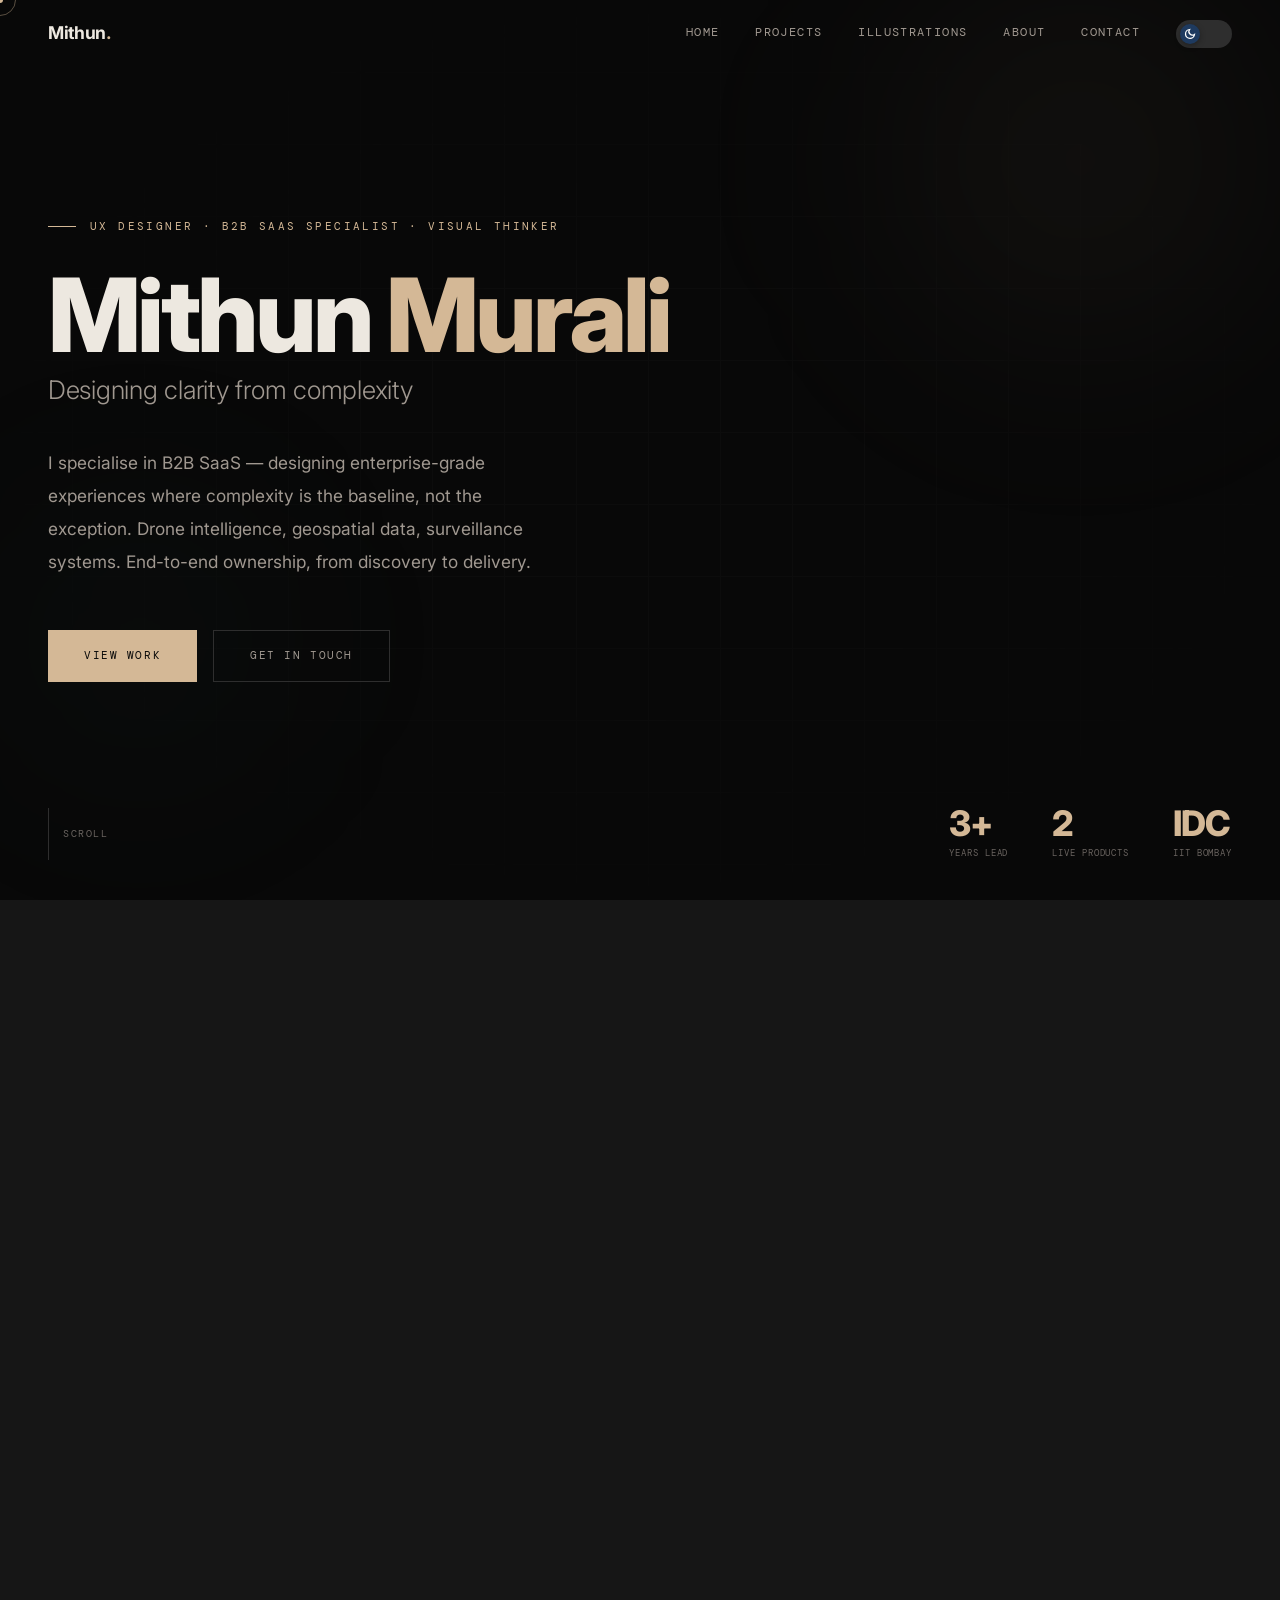
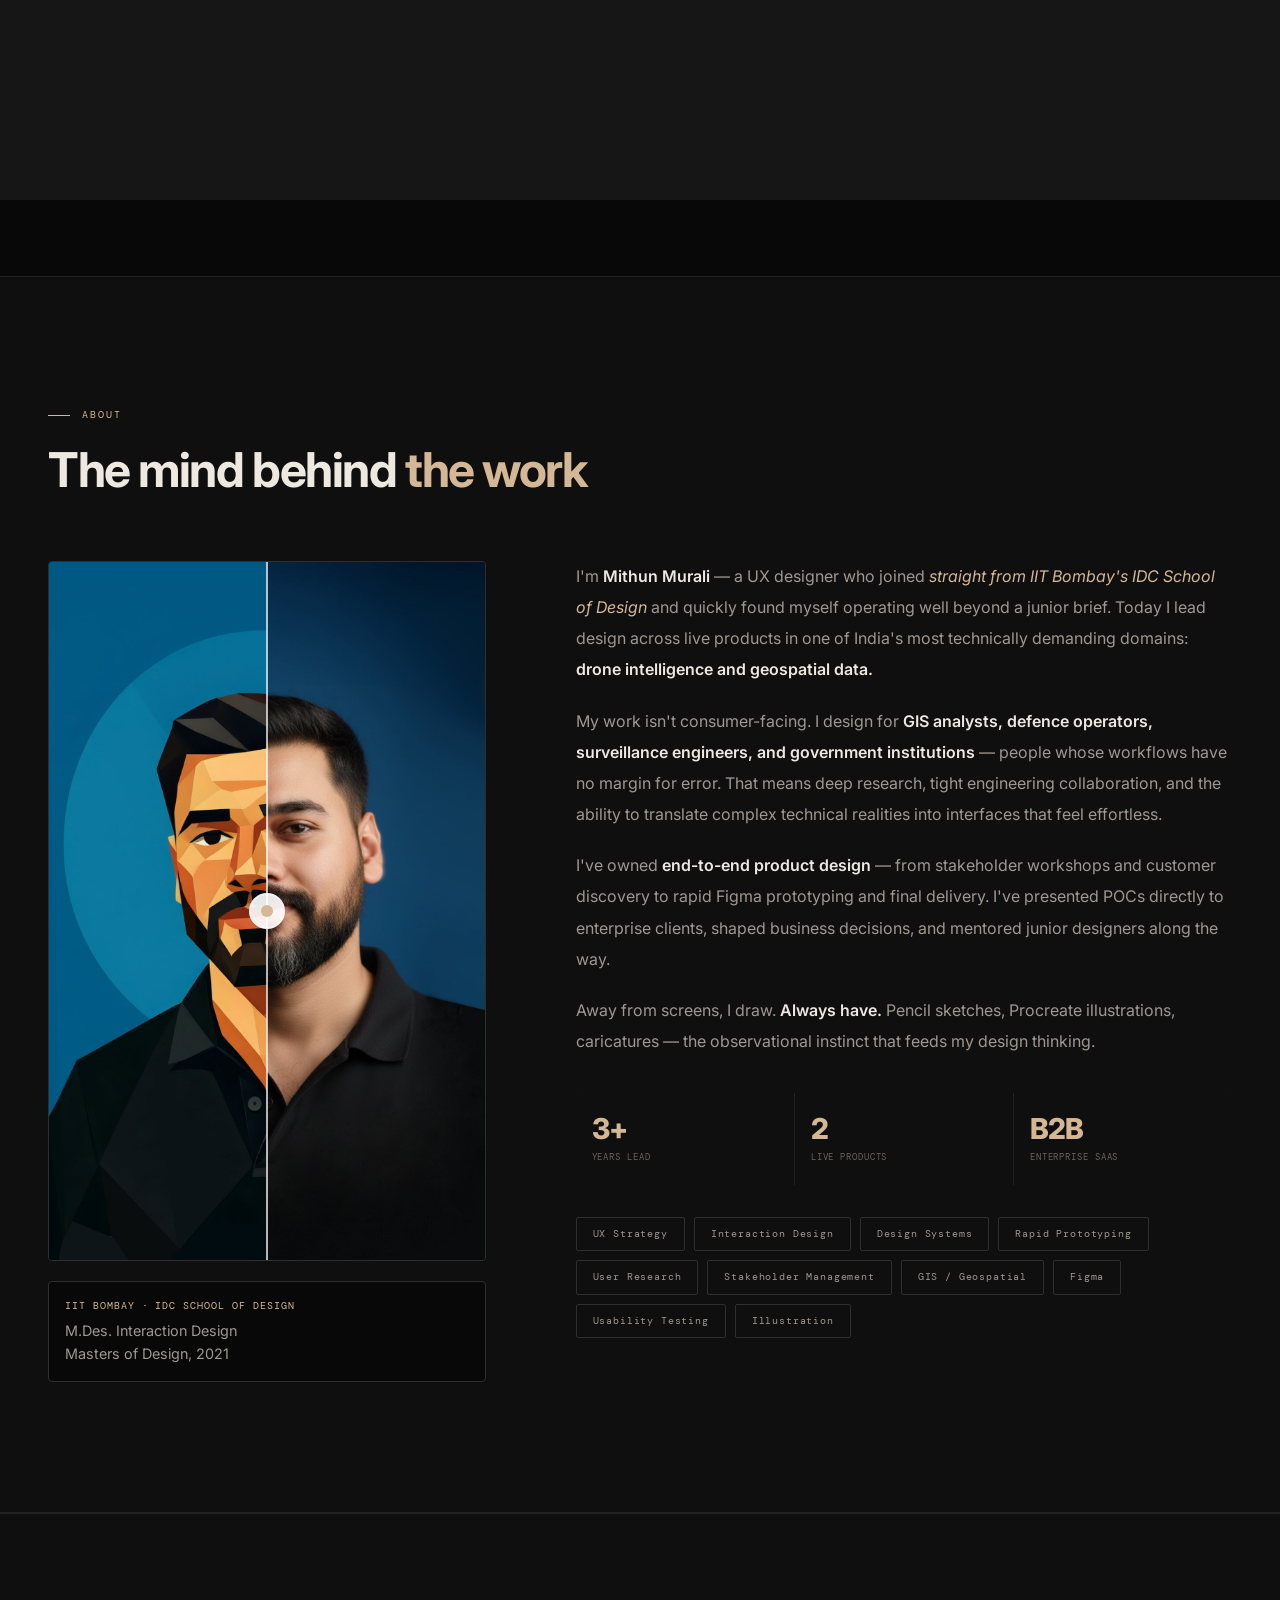
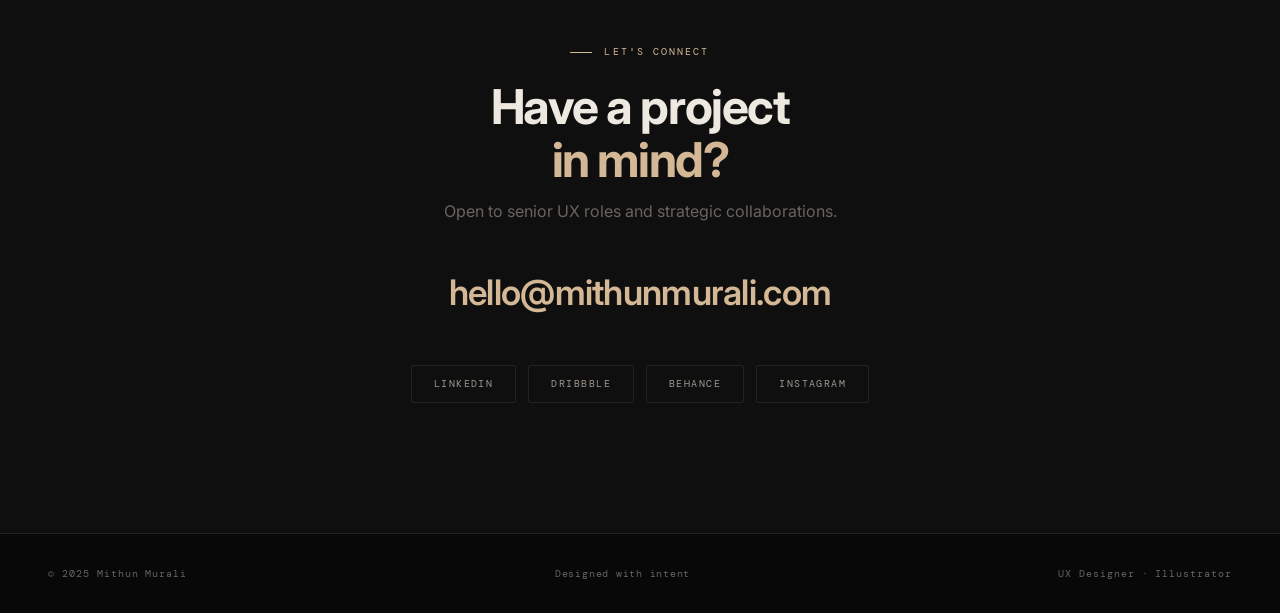
==== commit 65843629: "Add files via upload" ====
--- a/index.html
+++ b/index.html
@@ -6,30 +6,28 @@
 <title>Mithun Murali — UX Designer</title>
 <link rel="preconnect" href="https://fonts.googleapis.com">
 <link rel="preconnect" href="https://fonts.gstatic.com" crossorigin>
-<link href="https://fonts.googleapis.com/css2?family=Cormorant+Garamond:ital,wght@0,300;0,400;0,600;0,700;1,300;1,400;1,600;1,700&family=Syne:wght@400;500;600;700;800&family=DM+Mono:wght@300;400;500&display=swap" rel="stylesheet">
+<link href="https://fonts.googleapis.com/css2?family=Inter:wght@300;400;500;600;700;800&family=DM+Mono:wght@300;400;500&display=swap" rel="stylesheet">
 <style>
 /* ═══════════════════════════════════════
    TOKENS
 ═══════════════════════════════════════ */
 :root {
-  --bg:       #080808;
-  --bg2:      #0f0f0f;
-  --bg3:      #161616;
-  --surface:  #1e1e1e;
-  --border:   #222;
-  --border2:  #2e2e2e;
-  --border3:  #3a3a3a;
-  --text:     #ede8e0;
-  --text2:    #8a8278;
-  --text3:    #4a4642;
-  --accent:   #d4b896;
-  --accent2:  #b8966e;
-  --gold:     #c8a96e;
-  --teal:     #4a9488;
-  --red:      #c4644a;
-  --ease:     cubic-bezier(0.16,1,0.3,1);
-  --ease2:    cubic-bezier(0.4,0,0.2,1);
-  --nav-h:    68px;
+  --bg:      #080808;
+  --bg2:     #0f0f0f;
+  --bg3:     #161616;
+  --surface: #1e1e1e;
+  --border:  #222;
+  --border2: #2e2e2e;
+  --border3: #3a3a3a;
+  --text:    #ede8e0;
+  --text2:   #a09890;
+  --text3:   #6a6460;
+  --accent:  #d4b896;
+  --accent2: #b8966e;
+  --gold:    #c8a96e;
+  --teal:    #4a9488;
+  --ease:    cubic-bezier(0.16,1,0.3,1);
+  --nav-h:   68px;
 }
 [data-theme="light"] {
   --bg:      #f2ede4;
@@ -41,12 +39,11 @@
   --border3: #a8a095;
   --text:    #1a1714;
   --text2:   #564e44;
-  --text3:   #9a9288;
+  --text3:   #8a8278;
   --accent:  #8a6030;
   --accent2: #6e4c24;
   --gold:    #8a6030;
   --teal:    #3a7870;
-  --red:     #a84830;
 }
 
 /* ═══════════════════════════════════════
@@ -56,7 +53,7 @@
 html{scroll-behavior:smooth;font-size:16px}
 body{
   background:var(--bg);color:var(--text);
-  font-family:'Syne',sans-serif;font-weight:400;
+  font-family:'Inter',sans-serif;font-weight:400;
   line-height:1.6;overflow-x:hidden;cursor:none;
   transition:background .5s var(--ease),color .5s var(--ease);
 }
@@ -72,42 +69,30 @@
   position:absolute;width:6px;height:6px;
   background:var(--accent);border-radius:50%;
   transform:translate(-50%,-50%);
-  transition:width .15s,height .15s,background .3s;
+  transition:width .15s,height .15s;
 }
 #cur-r{
   position:absolute;width:32px;height:32px;
   border:1px solid var(--accent);border-radius:50%;
   transform:translate(-50%,-50%);
-  transition:width .4s var(--ease),height .4s var(--ease),opacity .3s,border-color .3s;
+  transition:width .4s var(--ease),height .4s var(--ease),opacity .3s;
   opacity:.4;mix-blend-mode:difference;
 }
 body.ch #cur-d{width:10px;height:10px}
-body.ch #cur-r{width:56px;height:56px;opacity:.7}
-body.ct #cur-r{width:80px;height:80px;opacity:.15;background:var(--accent)}
+body.ch #cur-r{width:52px;height:52px;opacity:.7}
+@media(max-width:768px){#cur,#cur-d,#cur-r{display:none}body{cursor:auto}}
 
 /* ═══════════════════════════════════════
-   PAGE TRANSITION WIPE
+   PAGE WIPE
 ═══════════════════════════════════════ */
 #wipe{
   position:fixed;inset:0;z-index:8888;
-  background:var(--bg);
-  transform:translateY(100%);
-  pointer-events:none;
-}
-#wipe.in{
-  animation:wipeIn .6s var(--ease) forwards;
-}
-#wipe.out{
-  animation:wipeOut .6s var(--ease) forwards;
-}
-@keyframes wipeIn{
-  from{transform:translateY(100%)}
-  to{transform:translateY(0%)}
-}
-@keyframes wipeOut{
-  from{transform:translateY(0%)}
-  to{transform:translateY(-100%)}
-}
+  background:var(--bg3);transform:translateY(100%);pointer-events:none;
+}
+#wipe.in{animation:wipeIn .55s var(--ease) forwards}
+#wipe.out{animation:wipeOut .55s var(--ease) forwards}
+@keyframes wipeIn{from{transform:translateY(100%)}to{transform:translateY(0%)}}
+@keyframes wipeOut{from{transform:translateY(0%)}to{transform:translateY(-100%)}}
 
 /* ═══════════════════════════════════════
    NAV
@@ -121,22 +106,27 @@
   transition:background .4s,border-color .4s;
 }
 nav.scrolled{
-  background:rgba(8,8,8,.88);
+  background:rgba(8,8,8,.9);
   backdrop-filter:blur(24px);
   border-bottom-color:var(--border);
 }
-[data-theme="light"] nav.scrolled{background:rgba(242,237,228,.9)}
+[data-theme="light"] nav.scrolled{background:rgba(242,237,228,.92)}
+.nav-right{display:flex;align-items:center;gap:36px}
+
 .nav-logo{
-  font-family:'Cormorant Garamond',serif;
-  font-size:1.15rem;font-style:italic;font-weight:600;
-  color:var(--text);text-decoration:none;letter-spacing:.02em;
+  font-family:'Inter',sans-serif;
+  font-size:1.1rem;font-weight:700;
+  color:var(--text);text-decoration:none;letter-spacing:-.02em;
+  flex-shrink:0;
 }
 .nav-logo span{color:var(--accent);font-style:normal}
-.nav-links{display:flex;align-items:center;gap:40px}
+
+/* Desktop nav links */
+.nav-links{display:flex;align-items:center;gap:36px}
 .nav-links a{
   font-family:'DM Mono',monospace;
-  font-size:.65rem;letter-spacing:.14em;text-transform:uppercase;
-  color:var(--text3);text-decoration:none;
+  font-size:.72rem;font-weight:400;letter-spacing:.12em;text-transform:uppercase;
+  color:var(--text2);text-decoration:none;
   position:relative;transition:color .3s;cursor:none;
 }
 .nav-links a::after{
@@ -146,17 +136,98 @@
 }
 .nav-links a:hover{color:var(--text)}
 .nav-links a:hover::after{width:100%}
+
+/* Sun/Moon pill toggle */
 .theme-btn{
-  width:42px;height:22px;background:var(--border2);
-  border-radius:11px;border:none;cursor:none;
-  position:relative;transition:background .3s;flex-shrink:0;
-}
-.theme-btn::before{
-  content:'';position:absolute;top:3px;left:3px;
-  width:16px;height:16px;background:var(--accent);
-  border-radius:50%;transition:transform .35s var(--ease);
-}
-[data-theme="light"] .theme-btn::before{transform:translateX(20px)}
+  width:56px;height:28px;
+  background:var(--border2);
+  border-radius:14px;
+  border:none;cursor:none;
+  position:relative;
+  transition:background .4s;
+  flex-shrink:0;padding:0;
+}
+[data-theme="light"] .theme-btn{background:#fde68a}
+.theme-btn-thumb{
+  position:absolute;
+  top:4px;left:4px;
+  width:20px;height:20px;
+  border-radius:50%;
+  background:#1e3a5f;
+  display:flex;align-items:center;justify-content:center;
+  transition:transform .4s var(--ease),background .4s;
+  box-shadow:0 2px 6px rgba(0,0,0,.3);
+}
+[data-theme="light"] .theme-btn-thumb{
+  transform:translateX(28px);
+  background:#f59e0b;
+}
+.theme-btn-thumb svg{
+  width:12px;height:12px;
+  color:#fff;
+  transition:opacity .3s;
+}
+.thumb-sun{display:none}
+.thumb-moon{display:block}
+[data-theme="light"] .thumb-sun{display:block}
+[data-theme="light"] .thumb-moon{display:none}
+
+/* Hamburger — mobile #6 */
+.hamburger{
+  display:none;width:44px;height:44px;
+  background:none;border:1px solid var(--border2);
+  border-radius:2px;cursor:pointer;
+  flex-direction:column;align-items:center;justify-content:center;gap:5px;
+  transition:border-color .3s;flex-shrink:0;
+}
+.hamburger span{
+  display:block;width:20px;height:1px;
+  background:var(--text2);transition:transform .4s var(--ease),opacity .3s,background .3s;
+}
+.hamburger:hover{border-color:var(--accent)}
+.hamburger:hover span{background:var(--accent)}
+.hamburger.open span:nth-child(1){transform:translateY(6px) rotate(45deg)}
+.hamburger.open span:nth-child(2){opacity:0}
+.hamburger.open span:nth-child(3){transform:translateY(-6px) rotate(-45deg)}
+
+/* Mobile menu overlay */
+#mob-menu{
+  position:fixed;inset:0;z-index:99;
+  background:var(--bg);
+  display:flex;flex-direction:column;align-items:center;justify-content:center;gap:12px;
+  opacity:0;pointer-events:none;
+  transition:opacity .4s var(--ease);
+}
+#mob-menu.open{opacity:1;pointer-events:all}
+#mob-menu a{
+  font-family:'Inter',sans-serif;
+  font-size:clamp(2.5rem,8vw,4rem);
+  font-weight:600;color:var(--text2);
+  text-decoration:none;letter-spacing:.02em;
+  transition:color .3s;
+  opacity:0;transform:translateY(20px);
+  transition:color .3s,opacity .4s var(--ease),transform .4s var(--ease);
+}
+#mob-menu.open a{opacity:1;transform:translateY(0)}
+#mob-menu.open a:nth-child(1){transition-delay:.05s}
+#mob-menu.open a:nth-child(2){transition-delay:.1s}
+#mob-menu.open a:nth-child(3){transition-delay:.15s}
+#mob-menu.open a:nth-child(4){transition-delay:.2s}
+#mob-menu.open a:nth-child(5){transition-delay:.25s}
+#mob-menu a:hover{color:var(--accent)}
+.mob-toggle-row{
+  margin-top:24px;display:flex;align-items:center;gap:12px;
+  font-family:'DM Mono',monospace;font-size:.62rem;
+  letter-spacing:.14em;text-transform:uppercase;color:var(--text3);
+  opacity:0;transition:opacity .4s .3s;
+}
+#mob-menu.open .mob-toggle-row{opacity:1}
+
+@media(max-width:768px){
+  nav{padding:0 20px}
+  .nav-links{display:none}
+  .hamburger{display:flex}
+}
 
 /* ═══════════════════════════════════════
    HERO
@@ -166,56 +237,35 @@
   justify-content:center;padding:0 48px;
   position:relative;overflow:hidden;
 }
-.hero-noise{
-  position:absolute;inset:0;z-index:0;opacity:.025;
-  background-image:url("data:image/svg+xml,%3Csvg viewBox='0 0 256 256' xmlns='http://www.w3.org/2000/svg'%3E%3Cfilter id='noise'%3E%3CfeTurbulence type='fractalNoise' baseFrequency='0.9' numOctaves='4' stitchTiles='stitch'/%3E%3C/filter%3E%3Crect width='100%25' height='100%25' filter='url(%23noise)'/%3E%3C/svg%3E");
-  background-size:200px 200px;pointer-events:none;
-}
+@media(max-width:768px){#home{padding:0 24px}}
+
 .hero-grid{
   position:absolute;inset:0;z-index:0;
   background-image:
     linear-gradient(var(--border) 1px,transparent 1px),
     linear-gradient(90deg,var(--border) 1px,transparent 1px);
-  background-size:72px 72px;
-  opacity:.18;
+  background-size:72px 72px;opacity:.18;
   mask-image:radial-gradient(ellipse 75% 75% at 50% 50%,black 20%,transparent 75%);
 }
 .orb{position:absolute;border-radius:50%;filter:blur(100px);pointer-events:none;z-index:0}
-.orb1{
-  width:560px;height:560px;
-  background:radial-gradient(circle,rgba(212,184,150,.07) 0%,transparent 70%);
-  top:-120px;right:-80px;
-  animation:of1 10s ease-in-out infinite;
-}
-.orb2{
-  width:400px;height:400px;
-  background:radial-gradient(circle,rgba(74,148,136,.06) 0%,transparent 70%);
-  bottom:60px;left:-60px;
-  animation:of2 13s ease-in-out infinite;
-}
+.orb1{width:560px;height:560px;background:radial-gradient(circle,rgba(212,184,150,.07) 0%,transparent 70%);top:-120px;right:-80px;animation:of1 10s ease-in-out infinite}
+.orb2{width:400px;height:400px;background:radial-gradient(circle,rgba(74,148,136,.06) 0%,transparent 70%);bottom:60px;left:-60px;animation:of2 13s ease-in-out infinite}
 @keyframes of1{0%,100%{transform:translate(0,0) scale(1)}50%{transform:translate(-40px,50px) scale(1.08)}}
 @keyframes of2{0%,100%{transform:translate(0,0)}50%{transform:translate(30px,-40px) scale(.94)}}
 
-/* Parallax layers — JS controlled */
-.hero-par-slow{will-change:transform}
-.hero-par-mid{will-change:transform}
-.hero-par-fast{will-change:transform}
-
 .hero-content{position:relative;z-index:1;max-width:960px}
 .hero-eyebrow{
-  font-family:'DM Mono',monospace;
-  font-size:.62rem;letter-spacing:.22em;text-transform:uppercase;
-  color:var(--accent);margin-bottom:32px;
+  font-family:'DM Mono',monospace;font-size:.68rem;letter-spacing:.22em;
+  text-transform:uppercase;color:var(--accent);margin-bottom:32px;
   display:flex;align-items:center;gap:14px;
   opacity:0;animation:fadeUp .8s var(--ease) .2s forwards;
 }
 .hero-eyebrow::before{content:'';width:28px;height:1px;background:var(--accent)}
 
 .hero-name{
-  font-family:'Cormorant Garamond',serif;
-  font-size:clamp(4rem,9vw,8.5rem);
-  font-weight:700;line-height:.95;
-  letter-spacing:-.02em;margin-bottom:6px;
+  font-family:'Inter',sans-serif;
+  font-size:clamp(3.5rem,8vw,7.5rem);
+  font-weight:800;line-height:.95;letter-spacing:-.04em;margin-bottom:6px;
 }
 .hw{display:inline-block;overflow:hidden;vertical-align:bottom}
 .hw span{
@@ -224,35 +274,36 @@
   animation:wordUp .9s var(--ease) forwards;
 }
 .hw:nth-child(1) span{animation-delay:.38s}
-.hw:nth-child(2) span{animation-delay:.52s;color:var(--accent);font-style:italic}
+.hw:nth-child(2) span{animation-delay:.52s;color:var(--accent)}
 
 .hero-role{
-  font-family:'Cormorant Garamond',serif;
-  font-size:clamp(1.4rem,3vw,2.4rem);
-  font-weight:300;font-style:italic;
-  color:var(--text2);margin-bottom:36px;
+  font-family:'Inter',sans-serif;
+  font-size:clamp(1.1rem,2.2vw,1.6rem);font-weight:300;
+  color:var(--text2);margin-bottom:36px;letter-spacing:-.01em;
   opacity:0;animation:fadeUp .8s var(--ease) .82s forwards;
 }
+
+/* #5 — bumped font size */
 .hero-desc{
-  font-family:'Syne',sans-serif;
-  font-size:.92rem;color:var(--text2);
+  font-size:1.08rem;color:var(--text2);
   max-width:520px;line-height:1.9;margin-bottom:52px;
   opacity:0;animation:fadeUp .8s var(--ease) 1.0s forwards;
 }
+
+/* #4 — aligned CTAs */
 .hero-ctas{
   display:flex;gap:16px;align-items:center;
   opacity:0;animation:fadeUp .8s var(--ease) 1.18s forwards;
 }
-
-/* Magnetic buttons */
 .btn-mag{position:relative;display:inline-block}
 .btn-primary{
-  padding:15px 36px;background:var(--accent);
+  padding:16px 36px;background:var(--accent);
   color:var(--bg);font-family:'DM Mono',monospace;
-  font-size:.68rem;letter-spacing:.14em;text-transform:uppercase;
+  font-size:.7rem;letter-spacing:.14em;text-transform:uppercase;
   text-decoration:none;border:none;cursor:none;
-  display:inline-block;position:relative;overflow:hidden;
-  transition:color .3s;
+  display:inline-flex;align-items:center;justify-content:center;
+  height:52px;
+  position:relative;overflow:hidden;transition:color .3s;
 }
 .btn-primary::before{
   content:'';position:absolute;inset:0;
@@ -263,10 +314,12 @@
 .btn-primary:hover::before{transform:translateX(0)}
 .btn-primary span{position:relative;z-index:1}
 .btn-ghost{
-  padding:15px 36px;background:transparent;
+  padding:16px 36px;background:transparent;
   color:var(--text2);font-family:'DM Mono',monospace;
-  font-size:.68rem;letter-spacing:.14em;text-transform:uppercase;
+  font-size:.7rem;letter-spacing:.14em;text-transform:uppercase;
   text-decoration:none;border:1px solid var(--border2);cursor:none;
+  display:inline-flex;align-items:center;justify-content:center;
+  height:52px;
   transition:color .3s,border-color .3s;
 }
 .btn-ghost:hover{color:var(--text);border-color:var(--text)}
@@ -274,7 +327,7 @@
 .scroll-hint{
   position:absolute;bottom:40px;left:48px;z-index:1;
   display:flex;align-items:center;gap:14px;
-  font-family:'DM Mono',monospace;font-size:.6rem;
+  font-family:'DM Mono',monospace;font-size:.62rem;
   letter-spacing:.16em;text-transform:uppercase;color:var(--text3);
   opacity:0;animation:fadeUp .8s var(--ease) 1.6s forwards;
 }
@@ -286,129 +339,102 @@
 }
 @keyframes sdrop{0%{top:-100%}55%{top:100%}100%{top:100%}}
 
+/* #7 — IIT stat fix */
 .hero-stats{
   position:absolute;bottom:40px;right:48px;z-index:1;
-  display:flex;gap:44px;
+  display:flex;gap:44px;align-items:flex-end;
   opacity:0;animation:fadeUp .8s var(--ease) 1.4s forwards;
 }
 .stat-n{
-  font-family:'Cormorant Garamond',serif;
-  font-size:2rem;font-weight:700;color:var(--accent);line-height:1;
+  font-family:'Inter',sans-serif;
+  font-size:2.2rem;font-weight:800;color:var(--accent);line-height:1;
+  letter-spacing:-.03em;
 }
 .stat-l{
   font-family:'DM Mono',monospace;font-size:.56rem;
-  letter-spacing:.12em;text-transform:uppercase;color:var(--text3);margin-top:5px;
-}
+  letter-spacing:.1em;text-transform:uppercase;color:var(--text3);margin-top:6px;
+  line-height:1.4;
+}
+@media(max-width:768px){.hero-stats{display:none}.scroll-hint{left:24px}}
 
 /* ═══════════════════════════════════════
    SECTIONS
 ═══════════════════════════════════════ */
 section{padding:130px 48px}
+@media(max-width:768px){section{padding:80px 24px}}
 .sec-label{
-  font-family:'DM Mono',monospace;font-size:.62rem;
+  font-family:'DM Mono',monospace;font-size:.65rem;
   letter-spacing:.2em;text-transform:uppercase;color:var(--accent);
   display:flex;align-items:center;gap:12px;margin-bottom:20px;
 }
 .sec-label::before{content:'';width:22px;height:1px;background:var(--accent)}
 .sec-title{
-  font-family:'Cormorant Garamond',serif;
-  font-size:clamp(2.2rem,4.5vw,3.6rem);
-  font-weight:700;line-height:1.1;margin-bottom:64px;
-}
-.sec-title em{font-style:italic;color:var(--accent)}
+  font-family:'Inter',sans-serif;
+  font-size:clamp(2rem,4vw,3rem);
+  font-weight:700;line-height:1.1;letter-spacing:-.03em;margin-bottom:64px;
+}
+.sec-title em{font-style:normal;color:var(--accent)}
 
 /* ═══════════════════════════════════════
-   PROJECT CARDS
+   PROJECT CARDS — #8 reworked
 ═══════════════════════════════════════ */
-.projects-grid{display:grid;grid-template-columns:repeat(3,1fr);gap:1px;background:var(--border)}
+.projects-grid{
+  display:grid;
+  grid-template-columns:repeat(3,1fr);
+  gap:20px;
+}
+@media(max-width:900px){.projects-grid{grid-template-columns:1fr;gap:16px}}
+
+/* #8 — less boxy, lift on hover */
 .project-card{
-  background:var(--bg);cursor:none;
-  position:relative;overflow:hidden;
-  border:1px solid transparent;
-  transition:border-color .4s;
-}
-.project-card:hover{border-color:var(--accent);z-index:2}
-
-.card-vis{height:280px;position:relative;overflow:hidden}
+  background:var(--bg2);
+  cursor:none;position:relative;overflow:hidden;
+  border-radius:6px;
+  border:1px solid var(--border2);
+  transition:
+    transform .45s var(--ease),
+    box-shadow .45s var(--ease),
+    border-color .45s;
+}
+.project-card:hover{
+  box-shadow:0 24px 60px rgba(0,0,0,.5);
+  border-color:var(--accent);
+}
+
+.card-vis{height:260px;position:relative;overflow:hidden;border-radius:6px 6px 0 0}
 .card-vis-inner{
   position:absolute;inset:0;
-  transition:transform .7s var(--ease);
-}
-.project-card:hover .card-vis-inner{transform:scale(1.04)}
-
-/* Flyght Cloud */
+  transition:transform .65s var(--ease);
+}
+.project-card:hover .card-vis-inner{transform:scale(1.05)}
+
 .fc-vis{background:linear-gradient(145deg,#080f1a 0%,#0a1a30 45%,#102040 100%)}
-.fc-vis::after{
-  content:'';position:absolute;inset:0;
-  background:radial-gradient(ellipse 60% 60% at 35% 55%,rgba(74,148,200,.18) 0%,transparent 60%),
-             radial-gradient(ellipse 40% 40% at 75% 25%,rgba(212,184,150,.09) 0%,transparent 50%);
-}
-/* MapAssist */
+.fc-vis::after{content:'';position:absolute;inset:0;background:radial-gradient(ellipse 60% 60% at 35% 55%,rgba(74,148,200,.18) 0%,transparent 60%),radial-gradient(ellipse 40% 40% at 75% 25%,rgba(212,184,150,.09) 0%,transparent 50%)}
 .ma-vis{background:linear-gradient(145deg,#080f0d 0%,#0a1e18 45%,#102820 100%)}
-.ma-vis::after{
-  content:'';position:absolute;inset:0;
-  background:radial-gradient(ellipse 55% 55% at 60% 45%,rgba(74,148,136,.2) 0%,transparent 60%),
-             radial-gradient(ellipse 35% 35% at 25% 70%,rgba(100,180,140,.08) 0%,transparent 50%);
-}
-/* Illustrations */
-.il-vis{background:linear-gradient(145deg,#0f080f 0%,#1a0f1e 45%,#221428 100%)}
-.il-vis::after{
-  content:'';position:absolute;inset:0;
-  background:radial-gradient(ellipse 60% 60% at 50% 50%,rgba(190,120,210,.14) 0%,transparent 60%),
-             radial-gradient(ellipse 35% 35% at 80% 20%,rgba(212,184,150,.1) 0%,transparent 50%);
-}
+.ma-vis::after{content:'';position:absolute;inset:0;background:radial-gradient(ellipse 55% 55% at 60% 45%,rgba(74,148,136,.2) 0%,transparent 60%)}
+.pm-vis{background:linear-gradient(145deg,#0f0e08 0%,#1a1a0a 45%,#201e10 100%)}
+.pm-vis::after{content:'';position:absolute;inset:0;background:radial-gradient(ellipse 55% 55% at 45% 50%,rgba(180,160,80,.15) 0%,transparent 60%),radial-gradient(ellipse 35% 35% at 75% 25%,rgba(212,184,150,.08) 0%,transparent 50%)}
 
 .card-vis svg{position:absolute;inset:0;width:100%;height:100%}
-.card-overlay{
-  position:absolute;inset:0;
-  background:linear-gradient(to top,rgba(8,8,8,.75) 0%,transparent 55%);
-}
-.card-num{
-  position:absolute;top:18px;left:20px;
-  font-family:'DM Mono',monospace;font-size:.58rem;
-  letter-spacing:.14em;color:rgba(255,255,255,.22);
-}
-.card-pill{
-  position:absolute;top:18px;right:20px;
-  font-family:'DM Mono',monospace;font-size:.56rem;
-  letter-spacing:.1em;text-transform:uppercase;
-  padding:4px 10px;border:1px solid rgba(255,255,255,.14);
-  color:rgba(255,255,255,.4);border-radius:2px;
-}
-.card-nda{
-  position:absolute;bottom:18px;left:20px;
-  font-family:'DM Mono',monospace;font-size:.54rem;
-  letter-spacing:.1em;text-transform:uppercase;
-  padding:3px 8px;border:1px solid rgba(212,184,150,.25);
-  color:rgba(212,184,150,.5);border-radius:2px;
-  display:none;
-}
-
-.card-body{padding:28px 28px 32px}
-.card-meta{
-  font-family:'DM Mono',monospace;font-size:.58rem;
-  letter-spacing:.15em;text-transform:uppercase;
-  color:var(--accent);margin-bottom:10px;
-}
-.card-title{
-  font-family:'Cormorant Garamond',serif;
-  font-size:1.7rem;font-weight:700;line-height:1.15;
-  margin-bottom:12px;
-}
-.card-desc{font-size:.84rem;color:var(--text2);line-height:1.8;margin-bottom:26px}
+.card-overlay{position:absolute;inset:0;background:linear-gradient(to top,rgba(8,8,8,.7) 0%,transparent 55%)}
+.card-num{position:absolute;top:18px;left:20px;font-family:'DM Mono',monospace;font-size:.58rem;letter-spacing:.14em;color:rgba(255,255,255,.25)}
+.card-pill{position:absolute;top:18px;right:20px;font-family:'DM Mono',monospace;font-size:.56rem;letter-spacing:.1em;text-transform:uppercase;padding:4px 10px;border:1px solid rgba(255,255,255,.14);color:rgba(255,255,255,.4);border-radius:2px}
+
+.card-body{padding:28px}
+.card-meta{font-family:'DM Mono',monospace;font-size:.62rem;letter-spacing:.15em;text-transform:uppercase;color:var(--accent);margin-bottom:10px}
+.card-title{font-family:'Inter',sans-serif;font-size:1.4rem;font-weight:700;line-height:1.2;letter-spacing:-.02em;margin-bottom:12px}
+
+/* #5 — card desc font bump */
+.card-desc{font-size:.95rem;color:var(--text2);line-height:1.8;margin-bottom:26px}
+
 .card-foot{display:flex;align-items:center;justify-content:space-between;gap:12px}
 .card-tags{display:flex;gap:7px;flex-wrap:wrap}
-.ctag{
-  font-family:'DM Mono',monospace;font-size:.56rem;
-  letter-spacing:.08em;padding:4px 10px;
-  border:1px solid var(--border2);color:var(--text3);border-radius:2px;
-}
+.ctag{font-family:'DM Mono',monospace;font-size:.58rem;letter-spacing:.08em;padding:4px 10px;border:1px solid var(--border2);color:var(--text3);border-radius:2px}
 .card-arr{
-  width:38px;height:38px;border:1px solid var(--border2);
+  width:40px;height:40px;border:1px solid var(--border2);border-radius:50%;
   display:flex;align-items:center;justify-content:center;
-  color:var(--text3);text-decoration:none;flex-shrink:0;
-  transition:border-color .3s,color .3s,background .3s,transform .4s var(--ease);
-  font-size:1rem;cursor:none;
+  color:var(--text3);text-decoration:none;flex-shrink:0;font-size:1rem;cursor:none;
+  transition:border-color .35s,color .35s,background .35s,transform .45s var(--ease);
 }
 .project-card:hover .card-arr{
   border-color:var(--accent);color:var(--bg);
@@ -420,388 +446,255 @@
 ═══════════════════════════════════════ */
 #about{background:var(--bg2);border-top:1px solid var(--border);border-bottom:1px solid var(--border)}
 .about-grid{display:grid;grid-template-columns:1fr 1.5fr;gap:90px;align-items:start}
-.about-left{}
-.about-portrait{
-  aspect-ratio:3/4;background:var(--bg3);
-  position:relative;overflow:hidden;
-  border:1px solid var(--border2);
-}
-.portrait-bg{
+@media(max-width:900px){.about-grid{grid-template-columns:1fr;gap:44px}}
+
+.about-portrait{aspect-ratio:5/8;background:var(--bg3);position:relative;overflow:hidden;border:1px solid var(--border2);border-radius:4px}
+.portrait-bg{width:100%;height:100%;display:flex;align-items:center;justify-content:center;background:linear-gradient(160deg,var(--bg3) 0%,var(--surface) 100%)}
+.portrait-init{font-family:'Inter',sans-serif;font-size:5rem;font-weight:800;color:var(--accent);opacity:.15;letter-spacing:-.05em}
+/* Split portrait reveal */
+#splitPortrait{
+  position:relative;overflow:hidden;cursor:none;
+  border-radius:4px;border:1px solid var(--border2);
+}
+.portrait-photo,
+.portrait-art{
+  position:absolute;inset:0;
   width:100%;height:100%;
-  display:flex;align-items:center;justify-content:center;
-  background:linear-gradient(160deg,var(--bg3) 0%,var(--surface) 100%);
-}
-.portrait-init{
-  font-family:'Cormorant Garamond',serif;
-  font-size:5.5rem;font-weight:700;font-style:italic;
-  color:var(--accent);opacity:.2;letter-spacing:-.05em;
-}
-.about-portrait::after{
+  object-fit:cover;
+  object-position:center center;
+  display:block;
+}
+.portrait-photo{z-index:1}
+.portrait-art{
+  z-index:2;
+  clip-path:inset(0 50% 0 0);
+  transition:clip-path .05s linear;
+}
+.portrait-divider{
+  position:absolute;top:0;bottom:0;
+  left:50%;width:2px;
+  background:rgba(255,255,255,0.7);
+  z-index:3;
+  transform:translateX(-50%);
+  transition:left .05s linear;
+  pointer-events:none;
+}
+.portrait-divider::before,
+.portrait-divider::after{
   content:'';position:absolute;
-  top:10px;left:10px;right:-10px;bottom:-10px;
-  border:1px solid var(--border2);z-index:-1;
-}
-.about-badge{
-  margin-top:20px;padding:16px;
-  border:1px solid var(--border2);background:var(--bg);
-}
-.badge-school{
-  font-family:'DM Mono',monospace;font-size:.58rem;
-  letter-spacing:.1em;text-transform:uppercase;color:var(--accent);
-  margin-bottom:6px;
-}
-.badge-deg{font-size:.82rem;color:var(--text2);line-height:1.5}
-
-.about-text p{
-  color:var(--text2);line-height:1.95;
-  margin-bottom:20px;font-size:.9rem;
-}
+  left:50%;transform:translateX(-50%);
+  width:36px;height:36px;
+  border-radius:50%;
+  background:rgba(255,255,255,0.9);
+  top:50%;margin-top:-18px;
+  border:2px solid rgba(255,255,255,0.5);
+}
+.portrait-divider::after{
+  width:12px;height:12px;
+  margin-top:-6px;
+  background:var(--accent);
+  border:none;
+}
+#splitPortrait:hover .portrait-hint{opacity:0}
+
+.about-portrait::after{display:none}
+
+.about-badge{margin-top:20px;padding:16px;border:1px solid var(--border2);background:var(--bg);border-radius:4px}
+.badge-school{font-family:'DM Mono',monospace;font-size:.6rem;letter-spacing:.1em;text-transform:uppercase;color:var(--accent);margin-bottom:6px}
+/* #5 — badge text bump */
+.badge-deg{font-size:.9rem;color:var(--text2);line-height:1.6}
+
+/* #5 — about text bump */
+.about-text p{color:var(--text2);line-height:1.95;margin-bottom:20px;font-size:1rem}
 .about-text p strong{color:var(--text);font-weight:600}
 .about-text p em{color:var(--accent);font-style:italic}
 
-.about-pillars{
-  display:grid;grid-template-columns:repeat(3,1fr);
-  gap:1px;background:var(--border);
-  margin-top:36px;
-}
-.pillar{
-  background:var(--bg2);padding:20px 16px;
-  border-top:2px solid transparent;
-  transition:border-color .3s;
-}
+.about-pillars{display:grid;grid-template-columns:repeat(3,1fr);gap:1px;background:var(--border);margin-top:36px;border-radius:4px;overflow:hidden}
+.pillar{background:var(--bg2);padding:20px 16px;border-top:2px solid transparent;transition:border-color .3s}
 .pillar:hover{border-top-color:var(--accent)}
-.pillar-n{
-  font-family:'Cormorant Garamond',serif;
-  font-size:2rem;font-weight:700;color:var(--accent);line-height:1;
-}
-.pillar-l{
-  font-family:'DM Mono',monospace;font-size:.56rem;
-  letter-spacing:.1em;text-transform:uppercase;color:var(--text3);margin-top:6px;
-}
+.pillar-n{font-family:'Inter',sans-serif;font-size:1.8rem;font-weight:800;color:var(--accent);line-height:1;letter-spacing:-.03em}
+.pillar-l{font-family:'DM Mono',monospace;font-size:.56rem;letter-spacing:.1em;text-transform:uppercase;color:var(--text3);margin-top:6px}
 
 .skills-wrap{margin-top:32px;display:flex;flex-wrap:wrap;gap:9px}
-.skill-c{
-  font-family:'DM Mono',monospace;font-size:.62rem;
-  letter-spacing:.08em;padding:7px 14px;
-  border:1px solid var(--border2);color:var(--text2);
-  transition:border-color .3s,color .3s;border-radius:2px;cursor:none;
-}
+.skill-c{font-family:'DM Mono',monospace;font-size:.65rem;letter-spacing:.08em;padding:8px 16px;border:1px solid var(--border2);color:var(--text2);transition:border-color .3s,color .3s;border-radius:2px;cursor:none}
 .skill-c:hover{border-color:var(--accent);color:var(--accent)}
 
 /* ═══════════════════════════════════════
    ILLUSTRATIONS GALLERY
 ═══════════════════════════════════════ */
 #illustrations{background:var(--bg)}
-.illus-intro{
-  display:flex;align-items:flex-end;justify-content:space-between;
-  margin-bottom:52px;
-}
+.illus-intro{display:flex;align-items:flex-end;justify-content:space-between;margin-bottom:52px}
+@media(max-width:768px){.illus-intro{flex-direction:column;align-items:flex-start;gap:12px}}
 .illus-intro .sec-title{margin-bottom:0}
-.illus-sub{
-  font-size:.84rem;color:var(--text3);
-  max-width:280px;line-height:1.8;text-align:right;
-}
-
-.illus-grid{
-  columns:4;column-gap:2px;
-}
-.illus-item{
-  break-inside:avoid;
-  margin-bottom:2px;
-  position:relative;overflow:hidden;cursor:none;
-  background:var(--bg2);border:1px solid var(--border);
-}
-.illus-item:nth-child(3n){margin-bottom:0}
-.illus-inner{
-  transition:transform .6s var(--ease);
-  display:block;
-}
+.illus-sub{font-size:.95rem;color:var(--text3);max-width:280px;line-height:1.8;text-align:right}
+@media(max-width:768px){.illus-sub{text-align:left;max-width:100%}}
+
+.illus-grid{columns:4;column-gap:2px}
+@media(max-width:768px){.illus-grid{columns:2}}
+.illus-item{break-inside:avoid;margin-bottom:2px;position:relative;overflow:hidden;cursor:none;background:var(--bg2);border:1px solid var(--border);border-radius:3px}
+.illus-inner{transition:transform .6s var(--ease);display:block}
 .illus-item:hover .illus-inner{transform:scale(1.05)}
-
-/* Tilt container */
 .tilt-wrap{position:relative;transform-style:preserve-3d}
-
-.illus-reveal-cover{
-  position:absolute;inset:0;
-  background:var(--bg2);z-index:2;
-  transform-origin:left;
-  transition:transform .8s var(--ease);
-}
+.illus-reveal-cover{position:absolute;inset:0;background:var(--bg2);z-index:2;transform-origin:left;transition:transform .8s var(--ease)}
 .illus-item.revealed .illus-reveal-cover{transform:scaleX(0)}
-
-.illus-overlay{
-  position:absolute;inset:0;z-index:3;
-  background:rgba(8,8,8,.72);
-  display:flex;flex-direction:column;
-  align-items:center;justify-content:center;gap:8px;
-  opacity:0;transition:opacity .3s;
-}
+.illus-overlay{position:absolute;inset:0;z-index:3;background:rgba(8,8,8,.72);display:flex;flex-direction:column;align-items:center;justify-content:center;gap:8px;opacity:0;transition:opacity .3s}
 .illus-item:hover .illus-overlay{opacity:1}
-.illus-ov-label{
-  font-family:'DM Mono',monospace;font-size:.6rem;
-  letter-spacing:.16em;text-transform:uppercase;color:var(--accent);
-}
-.illus-ov-view{
-  font-family:'DM Mono',monospace;font-size:.56rem;
-  letter-spacing:.12em;text-transform:uppercase;color:var(--text3);
-}
+.illus-ov-label{font-family:'DM Mono',monospace;font-size:.62rem;letter-spacing:.16em;text-transform:uppercase;color:var(--accent)}
+.illus-ov-view{font-family:'DM Mono',monospace;font-size:.56rem;letter-spacing:.12em;text-transform:uppercase;color:var(--text3)}
 
 /* Lightbox */
-#lightbox{
-  position:fixed;inset:0;z-index:5000;
-  background:rgba(8,8,8,.96);
-  display:flex;align-items:center;justify-content:center;
-  opacity:0;pointer-events:none;
-  transition:opacity .4s;
-  backdrop-filter:blur(12px);
-}
+#lightbox{position:fixed;inset:0;z-index:5000;background:rgba(8,8,8,.96);display:flex;align-items:center;justify-content:center;opacity:0;pointer-events:none;transition:opacity .4s;backdrop-filter:blur(12px)}
 #lightbox.open{opacity:1;pointer-events:all}
-#lb-img{
-  max-width:88vw;max-height:88vh;
-  transform:scale(.92);
-  transition:transform .5s var(--ease);
-  border:1px solid var(--border2);
-}
+#lb-img{max-width:88vw;max-height:88vh;transform:scale(.92);transition:transform .5s var(--ease);border:1px solid var(--border2)}
 #lightbox.open #lb-img{transform:scale(1)}
-#lb-close{
-  position:absolute;top:32px;right:40px;
-  font-family:'DM Mono',monospace;font-size:.62rem;
-  letter-spacing:.16em;text-transform:uppercase;
-  color:var(--text3);background:none;border:none;cursor:none;
-  transition:color .3s;
-}
+#lb-close{position:absolute;top:32px;right:40px;font-family:'DM Mono',monospace;font-size:.62rem;letter-spacing:.16em;text-transform:uppercase;color:var(--text3);background:none;border:none;cursor:none;transition:color .3s}
 #lb-close:hover{color:var(--accent)}
-#lb-caption{
-  position:absolute;bottom:36px;left:50%;transform:translateX(-50%);
-  font-family:'DM Mono',monospace;font-size:.6rem;
-  letter-spacing:.14em;text-transform:uppercase;color:var(--text3);
-  white-space:nowrap;
-}
+#lb-caption{position:absolute;bottom:36px;left:50%;transform:translateX(-50%);font-family:'DM Mono',monospace;font-size:.6rem;letter-spacing:.14em;text-transform:uppercase;color:var(--text3);white-space:nowrap}
 
 /* ═══════════════════════════════════════
    CONTACT
 ═══════════════════════════════════════ */
-#contact{
-  background:var(--bg2);
-  border-top:1px solid var(--border);
-  text-align:center;
-}
+#contact{background:var(--bg2);border-top:1px solid var(--border);text-align:center}
 .contact-inner{max-width:640px;margin:0 auto}
-.contact-email{
-  font-family:'Cormorant Garamond',serif;
-  font-size:clamp(1.6rem,3.5vw,2.8rem);
-  font-style:italic;color:var(--accent);
-  text-decoration:none;display:inline-block;
-  margin:20px 0 44px;position:relative;
-}
-.contact-email::after{
-  content:'';position:absolute;bottom:-4px;left:0;right:0;
-  height:1px;background:var(--accent);
-  transform:scaleX(0);transition:transform .45s var(--ease);
-}
+.contact-email{font-family:'Inter',sans-serif;font-size:clamp(1.4rem,3vw,2.2rem);font-weight:600;color:var(--accent);text-decoration:none;display:inline-block;margin:20px 0 44px;position:relative;letter-spacing:-.02em}
+.contact-email::after{content:'';position:absolute;bottom:-4px;left:0;right:0;height:1px;background:var(--accent);transform:scaleX(0);transition:transform .45s var(--ease)}
 .contact-email:hover::after{transform:scaleX(1)}
-.social-row{display:flex;justify-content:center;gap:14px;flex-wrap:wrap}
-.social-l{
-  font-family:'DM Mono',monospace;font-size:.62rem;
-  letter-spacing:.14em;text-transform:uppercase;
-  color:var(--text3);text-decoration:none;
-  padding:10px 22px;border:1px solid var(--border);
-  transition:color .3s,border-color .3s;cursor:none;
-}
+.social-row{display:flex;justify-content:center;gap:12px;flex-wrap:wrap}
+.social-l{font-family:'DM Mono',monospace;font-size:.65rem;letter-spacing:.14em;text-transform:uppercase;color:var(--text2);text-decoration:none;padding:10px 22px;border:1px solid var(--border);transition:color .3s,border-color .3s;cursor:none;border-radius:2px}
 .social-l:hover{color:var(--accent);border-color:var(--accent)}
 
-footer{
-  padding:32px 48px;border-top:1px solid var(--border);
-  display:flex;align-items:center;justify-content:space-between;
-  font-family:'DM Mono',monospace;font-size:.58rem;
-  letter-spacing:.1em;color:var(--text3);
-}
+footer{padding:32px 48px;border-top:1px solid var(--border);display:flex;align-items:center;justify-content:space-between;font-family:'DM Mono',monospace;font-size:.6rem;letter-spacing:.1em;color:var(--text3)}
+@media(max-width:768px){footer{flex-direction:column;gap:10px;text-align:center;padding:24px}}
 
 /* ═══════════════════════════════════════
-   PAGES (SPA routing)
+   PAGES
 ═══════════════════════════════════════ */
 .page{display:none}
 .page.active{display:block}
 #page-home{display:block}
 
-/* Page hero shared */
-.pg-hero{
-  padding:140px 48px 80px;
-  background:var(--bg2);
-  border-bottom:1px solid var(--border);
-  position:relative;overflow:hidden;
-}
-.pg-hero::before{
-  content:'';position:absolute;inset:0;
-  background-image:linear-gradient(var(--border) 1px,transparent 1px),linear-gradient(90deg,var(--border) 1px,transparent 1px);
-  background-size:72px 72px;opacity:.1;
-}
-.pg-eyebrow{
-  font-family:'DM Mono',monospace;font-size:.62rem;
-  letter-spacing:.2em;text-transform:uppercase;color:var(--accent);
-  display:flex;align-items:center;gap:12px;margin-bottom:20px;
-  position:relative;
-}
+.pg-hero{padding:140px 48px 80px;background:var(--bg2);border-bottom:1px solid var(--border);position:relative;overflow:hidden}
+@media(max-width:768px){.pg-hero{padding:110px 24px 60px}}
+.pg-hero::before{content:'';position:absolute;inset:0;background-image:linear-gradient(var(--border) 1px,transparent 1px),linear-gradient(90deg,var(--border) 1px,transparent 1px);background-size:72px 72px;opacity:.1}
+.pg-eyebrow{font-family:'DM Mono',monospace;font-size:.65rem;letter-spacing:.2em;text-transform:uppercase;color:var(--accent);display:flex;align-items:center;gap:12px;margin-bottom:20px;position:relative}
 .pg-eyebrow::before{content:'';width:22px;height:1px;background:var(--accent)}
-.pg-hero h1{
-  font-family:'Cormorant Garamond',serif;
-  font-size:clamp(3rem,6vw,5.5rem);
-  font-weight:700;line-height:1.05;position:relative;
-}
-.pg-hero h1 em{font-style:italic;color:var(--accent)}
-
-/* ═══════════════════════════════════════
-   DETAIL PAGES
-═══════════════════════════════════════ */
-.detail-back{
-  font-family:'DM Mono',monospace;font-size:.62rem;
-  letter-spacing:.14em;text-transform:uppercase;
-  color:var(--text3);background:none;border:none;
-  cursor:none;display:flex;align-items:center;gap:8px;
-  margin-bottom:44px;padding:0;
-  transition:color .3s;position:relative;
-}
+.pg-hero h1{font-family:'Inter',sans-serif;font-size:clamp(2.8rem,5.5vw,5rem);font-weight:800;line-height:1.0;letter-spacing:-.04em;position:relative}
+.pg-hero h1 em{font-style:normal;color:var(--accent)}
+
+/* Detail pages */
+.detail-back{font-family:'DM Mono',monospace;font-size:.65rem;letter-spacing:.14em;text-transform:uppercase;color:var(--text2);background:none;border:none;cursor:none;display:flex;align-items:center;gap:8px;margin-bottom:44px;padding:0;transition:color .3s;position:relative}
 .detail-back:hover{color:var(--accent)}
-.detail-meta-row{
-  display:flex;gap:48px;margin-top:52px;
-  padding-top:32px;border-top:1px solid var(--border);
-  flex-wrap:wrap;position:relative;
-}
-.dm-label{
-  font-family:'DM Mono',monospace;font-size:.56rem;
-  letter-spacing:.14em;text-transform:uppercase;
-  color:var(--text3);margin-bottom:7px;
-}
-.dm-val{font-size:.88rem;color:var(--text)}
-
-.detail-vis{
-  margin:0 48px;height:500px;
-  position:relative;overflow:hidden;
-  border:1px solid var(--border);
-}
+.detail-meta-row{display:flex;gap:48px;margin-top:52px;padding-top:32px;border-top:1px solid var(--border);flex-wrap:wrap;position:relative}
+.dm-label{font-family:'DM Mono',monospace;font-size:.6rem;letter-spacing:.14em;text-transform:uppercase;color:var(--text3);margin-bottom:7px}
+.dm-val{font-size:.95rem;color:var(--text)}
+
+.detail-vis{margin:0 48px;height:480px;position:relative;overflow:hidden;border:1px solid var(--border);border-radius:4px}
+@media(max-width:768px){.detail-vis{margin:0 24px;height:280px}}
+
 .detail-content{padding:80px 48px;max-width:820px}
-.dt-h{
-  font-family:'Cormorant Garamond',serif;
-  font-size:1.7rem;font-weight:700;
-  margin-bottom:18px;margin-top:52px;
-}
+@media(max-width:768px){.detail-content{padding:48px 24px}}
+
+/* #5 — detail text bump */
+.dt-h{font-family:'Inter',sans-serif;font-size:1.4rem;font-weight:700;letter-spacing:-.02em;margin-bottom:18px;margin-top:52px}
 .dt-h:first-child{margin-top:0}
-.dt-p{color:var(--text2);line-height:1.95;margin-bottom:16px;font-size:.9rem}
-
-/* Module chips */
+.dt-p{color:var(--text2);line-height:1.95;margin-bottom:16px;font-size:1rem}
+
 .modules-row{display:flex;gap:10px;flex-wrap:wrap;margin:20px 0}
-.mod-chip{
-  padding:10px 18px;border:1px solid var(--border2);
-  font-family:'DM Mono',monospace;font-size:.6rem;
-  letter-spacing:.1em;text-transform:uppercase;
-  color:var(--text2);
-  transition:border-color .3s,color .3s;border-radius:2px;
-}
+.mod-chip{padding:10px 18px;border:1px solid var(--border2);font-family:'DM Mono',monospace;font-size:.62rem;letter-spacing:.1em;text-transform:uppercase;color:var(--text2);transition:border-color .3s,color .3s;border-radius:2px}
 .mod-chip.active{border-color:var(--accent);color:var(--accent)}
 .mod-chip.nda{border-color:var(--border);color:var(--text3);font-style:italic}
-.nda-note{
-  margin-top:16px;padding:16px 20px;
-  border:1px solid rgba(212,184,150,.15);
-  border-left:2px solid var(--accent);
-  background:rgba(212,184,150,.04);
-  font-family:'DM Mono',monospace;font-size:.62rem;
-  letter-spacing:.08em;color:var(--text3);line-height:1.7;
-}
-
-/* Process steps */
-.process-steps{display:grid;grid-template-columns:repeat(4,1fr);gap:1px;background:var(--border);margin:24px 0}
+.nda-note{margin-top:16px;padding:16px 20px;border:1px solid rgba(212,184,150,.15);border-left:2px solid var(--accent);background:rgba(212,184,150,.04);font-family:'DM Mono',monospace;font-size:.65rem;letter-spacing:.08em;color:var(--text3);line-height:1.7}
+
+.process-steps{display:grid;grid-template-columns:repeat(4,1fr);gap:1px;background:var(--border);margin:24px 0;border-radius:4px;overflow:hidden}
+@media(max-width:768px){.process-steps{grid-template-columns:repeat(2,1fr)}}
 .ps{background:var(--bg2);padding:20px;border-top:2px solid transparent;transition:border-color .3s}
 .ps:hover{border-top-color:var(--accent)}
-.ps-n{
-  font-family:'Cormorant Garamond',serif;
-  font-size:2.2rem;font-weight:700;color:var(--accent);opacity:.4;line-height:1;
-}
-.ps-t{font-size:.8rem;font-weight:600;margin:8px 0 6px}
-.ps-d{font-size:.76rem;color:var(--text3);line-height:1.6}
+.ps-n{font-family:'Inter',sans-serif;font-size:2rem;font-weight:800;color:var(--accent);opacity:.35;line-height:1;letter-spacing:-.03em}
+.ps-t{font-size:.85rem;font-weight:600;margin:8px 0 6px}
+.ps-d{font-size:.8rem;color:var(--text3);line-height:1.6}
 
 /* ═══════════════════════════════════════
-   REVEAL ANIMATIONS
+   REVEALS
 ═══════════════════════════════════════ */
 .reveal{opacity:0;transform:translateY(28px);transition:opacity .85s var(--ease),transform .85s var(--ease)}
 .reveal.vis{opacity:1;transform:translateY(0)}
 .rd1{transition-delay:.08s}.rd2{transition-delay:.16s}.rd3{transition-delay:.24s}.rd4{transition-delay:.32s}
-
 @keyframes fadeUp{from{opacity:0;transform:translateY(22px)}to{opacity:1;transform:translateY(0)}}
 @keyframes wordUp{from{opacity:0;transform:translateY(110%)}to{opacity:1;transform:translateY(0)}}
-
-/* ═══════════════════════════════════════
-   RESPONSIVE
-═══════════════════════════════════════ */
-@media(max-width:900px){
-  nav{padding:0 24px}
-  .nav-links{gap:22px}
-  section{padding:90px 24px}
-  #home{padding:0 24px}
-  .hero-stats{display:none}
-  .about-grid{grid-template-columns:1fr;gap:44px}
-  .projects-grid{grid-template-columns:1fr}
-  .illus-grid{columns:2}
-  .process-steps{grid-template-columns:repeat(2,1fr)}
-  .about-pillars{grid-template-columns:repeat(3,1fr)}
-  footer{flex-direction:column;gap:10px;text-align:center}
-  .illus-intro{flex-direction:column;align-items:flex-start;gap:12px}
-  .illus-sub{text-align:left;max-width:100%}
-}
 </style>
 </head>
 <body>
 
-<!-- Cursor -->
 <div id="cur"><div id="cur-d"></div><div id="cur-r"></div></div>
-
-<!-- Page wipe -->
 <div id="wipe"></div>
 
 <!-- Lightbox -->
 <div id="lightbox" onclick="closeLB()">
   <button id="lb-close" onclick="closeLB()">Close ✕</button>
-  <svg id="lb-img" viewBox="0 0 600 480" fill="none" xmlns="http://www.w3.org/2000/svg">
-    <rect width="600" height="480" fill="#1a1a1a"/>
-    <text x="300" y="240" text-anchor="middle" fill="#4a4642" font-family="serif" font-size="18">Your artwork here</text>
-  </svg>
+  <svg id="lb-img" viewBox="0 0 120 120" fill="none" xmlns="http://www.w3.org/2000/svg"><rect width="120" height="120" fill="#1a1a1a"/></svg>
   <div id="lb-caption">Illustration</div>
 </div>
 
-<!-- ═══ NAV ═══ -->
+<!-- Mobile menu overlay -->
+<div id="mob-menu">
+  <a href="#" onclick="closeMenu();goPage('home');later(()=>toSec('home'))">Home</a>
+  <a href="#" onclick="closeMenu();goPage('projects')">Projects</a>
+  <a href="#" onclick="closeMenu();goPage('home');later(()=>toSec('illustrations'))">Illustrations</a>
+  <a href="#" onclick="closeMenu();goPage('home');later(()=>toSec('about'))">About</a>
+  <a href="#" onclick="closeMenu();goPage('home');later(()=>toSec('contact'))">Contact</a>
+  <div class="mob-toggle-row">
+    <span>Theme</span>
+    <button class="theme-btn" onclick="toggleTheme()" style="cursor:pointer">
+      <div class="theme-btn-thumb">
+        <svg class="thumb-sun" viewBox="0 0 24 24" fill="none" stroke="currentColor" stroke-width="2.5"><circle cx="12" cy="12" r="4"/><path d="M12 2v2M12 20v2M4.93 4.93l1.41 1.41M17.66 17.66l1.41 1.41M2 12h2M20 12h2M4.93 19.07l1.41-1.41M17.66 6.34l1.41-1.41"/></svg>
+        <svg class="thumb-moon" viewBox="0 0 24 24" fill="none" stroke="currentColor" stroke-width="2.5"><path d="M21 12.79A9 9 0 1111.21 3 7 7 0 0021 12.79z"/></svg>
+      </div>
+    </button>
+  </div>
+</div>
+
+<!-- NAV -->
 <nav id="nav">
-  <a href="#" class="nav-logo" onclick="goPage('home')">M<span>.</span>Murali</a>
-  <div class="nav-links">
-    <a href="#" onclick="goPage('home');later(()=>toSec('home'))">Home</a>
-    <a href="#" onclick="goPage('projects')">Projects</a>
-    <a href="#" onclick="goPage('home');later(()=>toSec('illustrations'))">Illustrations</a>
-    <a href="#" onclick="goPage('home');later(()=>toSec('about'))">About</a>
-    <a href="#" onclick="goPage('home');later(()=>toSec('contact'))">Contact</a>
-    <button class="theme-btn" onclick="toggleTheme()"></button>
+  <a href="#" class="nav-logo" onclick="goPage('home')">Mithun<span>.</span></a>
+  <div class="nav-right">
+    <div class="nav-links">
+      <a href="#" onclick="goPage('home');later(()=>toSec('home'))">Home</a>
+      <a href="#" onclick="goPage('projects')">Projects</a>
+      <a href="#" onclick="goPage('home');later(()=>toSec('illustrations'))">Illustrations</a>
+      <a href="#" onclick="goPage('home');later(()=>toSec('about'))">About</a>
+      <a href="#" onclick="goPage('home');later(()=>toSec('contact'))">Contact</a>
+    </div>
+    <!-- theme toggle always visible -->
+    <button class="theme-btn" onclick="toggleTheme()">
+      <div class="theme-btn-thumb">
+        <svg class="thumb-sun" viewBox="0 0 24 24" fill="none" stroke="currentColor" stroke-width="2.5"><circle cx="12" cy="12" r="4"/><path d="M12 2v2M12 20v2M4.93 4.93l1.41 1.41M17.66 17.66l1.41 1.41M2 12h2M20 12h2M4.93 19.07l1.41-1.41M17.66 6.34l1.41-1.41"/></svg>
+        <svg class="thumb-moon" viewBox="0 0 24 24" fill="none" stroke="currentColor" stroke-width="2.5"><path d="M21 12.79A9 9 0 1111.21 3 7 7 0 0021 12.79z"/></svg>
+      </div>
+    </button>
+    <!-- hamburger mobile only -->
+    <button class="hamburger" id="hamburger" onclick="toggleMenu()">
+      <span></span><span></span><span></span>
+    </button>
   </div>
 </nav>
 
 
-<!-- ════════════════════════════════════
+<!-- ════════════════════════════════
      PAGE: HOME
-════════════════════════════════════ -->
+════════════════════════════════ -->
 <div id="page-home" class="page active">
 
-<!-- HERO -->
 <section id="home" style="padding-top:0">
-  <div class="hero-noise"></div>
-  <div class="hero-grid hero-par-slow"></div>
-  <div class="orb orb1 hero-par-slow"></div>
-  <div class="orb orb2 hero-par-slow"></div>
-
-  <div class="hero-content hero-par-mid">
-    <div class="hero-eyebrow">Senior UX Designer &amp; Visual Thinker</div>
+  <div class="hero-grid"></div>
+  <div class="orb orb1"></div>
+  <div class="orb orb2"></div>
+  <div class="hero-content">
+    <div class="hero-eyebrow">UX Designer · B2B SaaS Specialist · Visual Thinker</div>
     <h1 class="hero-name">
       <span class="hw"><span>Mithun</span></span>&nbsp;<span class="hw"><span>Murali</span></span>
     </h1>
     <div class="hero-role">Designing clarity from complexity</div>
-    <p class="hero-desc">
-      I shape enterprise-grade experiences for high-stakes domains — drone intelligence, geospatial data, and surveillance systems. End-to-end ownership, from discovery to delivery.
-    </p>
+    <p class="hero-desc">I specialise in B2B SaaS — designing enterprise-grade experiences where complexity is the baseline, not the exception. Drone intelligence, geospatial data, surveillance systems. End-to-end ownership, from discovery to delivery.</p>
     <div class="hero-ctas">
       <div class="btn-mag">
         <a href="#" class="btn-primary" onclick="goPage('projects')"><span>View Work</span></a>
@@ -809,25 +702,23 @@
       <a href="#" class="btn-ghost" onclick="toSec('contact')">Get in touch</a>
     </div>
   </div>
-
-  <div class="scroll-hint">
-    <div class="scroll-line"></div>
-    <span>Scroll</span>
-  </div>
+  <div class="scroll-hint"><div class="scroll-line"></div><span>Scroll</span></div>
+
+  <!-- #7 — IIT stat fix -->
   <div class="hero-stats">
     <div><div class="stat-n">3+</div><div class="stat-l">Years Lead</div></div>
     <div><div class="stat-n">2</div><div class="stat-l">Live Products</div></div>
-    <div><div class="stat-n">IIT</div><div class="stat-l">Bombay IDC</div></div>
+    <div><div class="stat-n">IDC</div><div class="stat-l">IIT Bombay</div></div>
   </div>
 </section>
 
-<!-- PROJECTS HOME -->
+<!-- FEATURED UX PROJECTS — #9 title updated -->
 <section id="projects-home" style="padding-top:80px">
   <div class="sec-label">Selected Work</div>
-  <h2 class="sec-title reveal">Featured <em>Projects</em></h2>
+  <h2 class="sec-title reveal">Featured <em>UX Projects</em></h2>
   <div class="projects-grid">
 
-    <!-- Flyght Cloud -->
+    <!-- Card 1: Flyght Cloud — #11 framed as one platform -->
     <div class="project-card reveal rd1">
       <div class="card-vis">
         <div class="card-vis-inner fc-vis">
@@ -836,7 +727,7 @@
             <ellipse cx="150" cy="162" rx="80" ry="54" fill="rgba(74,148,200,.08)" stroke="rgba(74,148,200,.16)" stroke-width="1"/>
             <ellipse cx="200" cy="145" rx="88" ry="62" fill="rgba(74,148,200,.06)" stroke="rgba(74,148,200,.13)" stroke-width="1"/>
             <g transform="translate(148,58)">
-              <circle cx="52" cy="30" r="7" fill="rgba(212,184,150,.85)" stroke="rgba(212,184,150,.3)" stroke-width="1"/>
+              <circle cx="52" cy="30" r="7" fill="rgba(212,184,150,.85)"/>
               <line x1="52" y1="30" x2="12" y2="12" stroke="rgba(212,184,150,.35)" stroke-width="1.2"/>
               <line x1="52" y1="30" x2="92" y2="12" stroke="rgba(212,184,150,.35)" stroke-width="1.2"/>
               <line x1="52" y1="30" x2="16" y2="52" stroke="rgba(212,184,150,.35)" stroke-width="1.2"/>
@@ -846,33 +737,26 @@
               <circle cx="16" cy="52" r="10" fill="rgba(74,148,200,.14)" stroke="rgba(74,148,200,.45)" stroke-width="1.2"/>
               <circle cx="88" cy="52" r="10" fill="rgba(74,148,200,.14)" stroke="rgba(74,148,200,.45)" stroke-width="1.2"/>
             </g>
-            <line x1="200" y1="175" x2="200" y2="210" stroke="rgba(74,148,200,.35)" stroke-width="1" stroke-dasharray="3,3"/>
             <circle cx="120" cy="195" r="4" fill="rgba(212,184,150,.55)"/>
-            <circle cx="190" cy="204" r="3" fill="rgba(74,148,200,.55)"/>
             <circle cx="265" cy="198" r="4" fill="rgba(212,184,150,.45)"/>
-            <circle cx="295" cy="183" r="3" fill="rgba(74,148,200,.4)"/>
           </svg>
         </div>
         <div class="card-overlay"></div>
         <div class="card-num">01</div>
-        <div class="card-pill">SaaS · B2B · GIS</div>
+        <div class="card-pill">SaaS · B2B · 3 Modules</div>
       </div>
       <div class="card-body">
         <div class="card-meta">Flyght Cloud · 2022 — Present</div>
         <h3 class="card-title">Drone Intelligence Platform</h3>
-        <p class="card-desc">End-to-end UX ownership of a cloud-based drone data processing SaaS — map analytics, video surveillance, and audit modules across defence and enterprise verticals.</p>
+        <p class="card-desc">End-to-end UX ownership across three modules — Map (GIS analytics), Video (ISR surveillance), and Audit — serving defence, enterprise, and government verticals.</p>
         <div class="card-foot">
-          <div class="card-tags">
-            <span class="ctag">End-to-End UX</span>
-            <span class="ctag">SaaS</span>
-            <span class="ctag">GIS</span>
-          </div>
+          <div class="card-tags"><span class="ctag">End-to-End UX</span><span class="ctag">SaaS</span><span class="ctag">GIS</span></div>
           <a href="#" class="card-arr" onclick="goPage('detail-flyght')">→</a>
         </div>
       </div>
     </div>
 
-    <!-- MapAssist -->
+    <!-- Card 2: MapAssist -->
     <div class="project-card reveal rd2">
       <div class="card-vis">
         <div class="card-vis-inner ma-vis">
@@ -888,11 +772,7 @@
             <circle cx="200" cy="127" r="6" fill="rgba(212,184,150,.88)"/>
             <line x1="200" y1="133" x2="200" y2="150" stroke="rgba(212,184,150,.55)" stroke-width="2"/>
             <circle cx="100" cy="82" r="4" fill="rgba(74,148,136,.65)"/>
-            <circle cx="155" cy="172" r="4" fill="rgba(74,148,136,.55)"/>
-            <circle cx="285" cy="100" r="4" fill="rgba(74,148,136,.65)"/>
             <circle cx="315" cy="180" r="4" fill="rgba(74,148,136,.5)"/>
-            <circle cx="88" cy="165" r="3" fill="rgba(212,184,150,.45)"/>
-            <circle cx="340" cy="78" r="3" fill="rgba(212,184,150,.38)"/>
           </svg>
         </div>
         <div class="card-overlay"></div>
@@ -904,70 +784,56 @@
         <h3 class="card-title">UAV Geotagging Desktop App</h3>
         <p class="card-desc">Precision desktop tool bundled with military-grade and industrial UAVs — enabling field operators to geotag and pre-process drone imagery before cloud ingestion.</p>
         <div class="card-foot">
-          <div class="card-tags">
-            <span class="ctag">Desktop UX</span>
-            <span class="ctag">Defence</span>
-            <span class="ctag">Mapping</span>
-          </div>
+          <div class="card-tags"><span class="ctag">Desktop UX</span><span class="ctag">Defence</span><span class="ctag">Mapping</span></div>
           <a href="#" class="card-arr" onclick="goPage('detail-map')">→</a>
         </div>
       </div>
     </div>
 
-    <!-- Illustrations -->
+    <!-- Card 3: PMAY Field App — #9 #10 -->
     <div class="project-card reveal rd3">
       <div class="card-vis">
-        <div class="card-vis-inner il-vis">
+        <div class="card-vis-inner pm-vis">
           <svg viewBox="0 0 400 280" fill="none">
-            <circle cx="130" cy="110" r="64" fill="rgba(190,120,210,.07)" stroke="rgba(190,120,210,.18)" stroke-width="1"/>
-            <circle cx="255" cy="145" r="76" fill="rgba(212,184,150,.05)" stroke="rgba(212,184,150,.12)" stroke-width="1"/>
-            <g transform="translate(162,70) rotate(25)">
-              <path d="M34,0 L0,55 L34,48 L68,55 Z" fill="rgba(190,120,210,.18)" stroke="rgba(190,120,210,.45)" stroke-width="1.2"/>
-              <line x1="34" y1="48" x2="34" y2="72" stroke="rgba(190,120,210,.55)" stroke-width="1.8"/>
-              <line x1="34" y1="0" x2="34" y2="22" stroke="rgba(190,120,210,.3)" stroke-width="1"/>
-            </g>
-            <path d="M75,185 Q110,162 155,178 Q195,194 240,168 Q278,148 318,162" stroke="rgba(212,184,150,.48)" stroke-width="2.5" fill="none" stroke-linecap="round"/>
-            <path d="M88,200 Q118,182 155,193" stroke="rgba(190,120,210,.3)" stroke-width="1.5" fill="none" stroke-linecap="round"/>
-            <circle cx="100" cy="80" r="2.5" fill="rgba(212,184,150,.65)"/>
-            <circle cx="305" cy="95" r="3" fill="rgba(190,120,210,.55)"/>
-            <circle cx="82" cy="148" r="2" fill="rgba(212,184,150,.42)"/>
-            <circle cx="345" cy="170" r="2" fill="rgba(190,120,210,.38)"/>
+            <!-- Mobile phone outline -->
+            <rect x="148" y="30" width="104" height="190" rx="14" fill="rgba(180,160,80,.06)" stroke="rgba(180,160,80,.25)" stroke-width="1.5"/>
+            <rect x="158" y="46" width="84" height="140" rx="4" fill="rgba(180,160,80,.05)" stroke="rgba(180,160,80,.15)" stroke-width="1"/>
+            <!-- Screen content lines -->
+            <rect x="166" y="56" width="68" height="6" rx="2" fill="rgba(212,184,150,.25)"/>
+            <rect x="166" y="68" width="48" height="4" rx="2" fill="rgba(180,160,80,.2)"/>
+            <!-- Map pin inside screen -->
+            <circle cx="200" cy="110" r="16" fill="rgba(180,160,80,.1)" stroke="rgba(180,160,80,.3)" stroke-width="1"/>
+            <circle cx="200" cy="107" r="5" fill="rgba(212,184,150,.8)"/>
+            <line x1="200" y1="112" x2="200" y2="122" stroke="rgba(212,184,150,.6)" stroke-width="1.5"/>
+            <!-- Bottom action area -->
+            <rect x="166" y="156" width="68" height="22" rx="4" fill="rgba(180,160,80,.15)" stroke="rgba(180,160,80,.3)" stroke-width="1"/>
+            <rect x="172" y="162" width="36" height="4" rx="2" fill="rgba(212,184,150,.4)"/>
+            <!-- Home indicator -->
+            <rect x="187" y="210" width="26" height="3" rx="1.5" fill="rgba(212,184,150,.3)"/>
+            <!-- Floating data points -->
+            <circle cx="110" cy="90" r="5" fill="rgba(180,160,80,.4)"/>
+            <circle cx="290" cy="120" r="5" fill="rgba(180,160,80,.35)"/>
+            <circle cx="100" cy="170" r="4" fill="rgba(212,184,150,.3)"/>
+            <circle cx="300" cy="80" r="4" fill="rgba(212,184,150,.25)"/>
+            <line x1="110" y1="90" x2="148" y2="110" stroke="rgba(180,160,80,.2)" stroke-width="1" stroke-dasharray="3,3"/>
+            <line x1="290" y1="120" x2="252" y2="115" stroke="rgba(180,160,80,.2)" stroke-width="1" stroke-dasharray="3,3"/>
           </svg>
         </div>
         <div class="card-overlay"></div>
         <div class="card-num">03</div>
-        <div class="card-pill">Personal · Art</div>
+        <div class="card-pill">Mobile · Concept</div>
       </div>
       <div class="card-body">
-        <div class="card-meta">Personal Practice · Ongoing</div>
-        <h3 class="card-title">Illustrations &amp; Visual Art</h3>
-        <p class="card-desc">A personal creative practice spanning editorial illustration, character design, caricatures, and Procreate digital art — where observation becomes line.</p>
+        <div class="card-meta">PMAY Field App · In Progress</div>
+        <h3 class="card-title">Government Field Data App</h3>
+        <p class="card-desc">Mobile UX concept for field-based government audit workflows — identified as a real opportunity during the Flyght Cloud Audit module engagement. Two user streams: beneficiary upload and field verification.</p>
         <div class="card-foot">
-          <div class="card-tags">
-            <span class="ctag">Illustration</span>
-            <span class="ctag">Procreate</span>
-            <span class="ctag">Caricature</span>
-          </div>
-          <a href="#" class="card-arr" onclick="toSec('illustrations')">→</a>
+          <div class="card-tags"><span class="ctag">Mobile UX</span><span class="ctag">GovTech</span><span class="ctag">Field App</span></div>
+          <a href="#" class="card-arr" onclick="goPage('detail-pmay')">→</a>
         </div>
       </div>
     </div>
 
-  </div>
-</section>
-
-<!-- ILLUSTRATIONS -->
-<section id="illustrations">
-  <div class="illus-intro">
-    <div>
-      <div class="sec-label">Creative Practice</div>
-      <h2 class="sec-title reveal">Art &amp; <em>Illustrations</em></h2>
-    </div>
-    <p class="illus-sub reveal rd1">Multi-style illustration practice — from ink caricatures to digital Procreate work. Hover to explore, click to immerse.</p>
-  </div>
-
-  <div class="illus-grid" id="illusGrid">
-    <!-- 8 items generated by JS for clean tilt/reveal -->
   </div>
 </section>
 
@@ -977,8 +843,13 @@
   <h2 class="sec-title reveal">The mind behind <em>the work</em></h2>
   <div class="about-grid">
     <div class="about-left reveal">
-      <div class="about-portrait">
-        <div class="portrait-bg"><div class="portrait-init">MM</div></div>
+      <div class="about-portrait" id="splitPortrait">
+        <!-- Bottom layer: art -->
+        <img class="portrait-photo" src="[data-uri]" alt="Mithun Murali" />
+        <!-- Top layer: art, revealed by clip -->
+        <img class="portrait-art" id="portraitArt" src="[data-uri]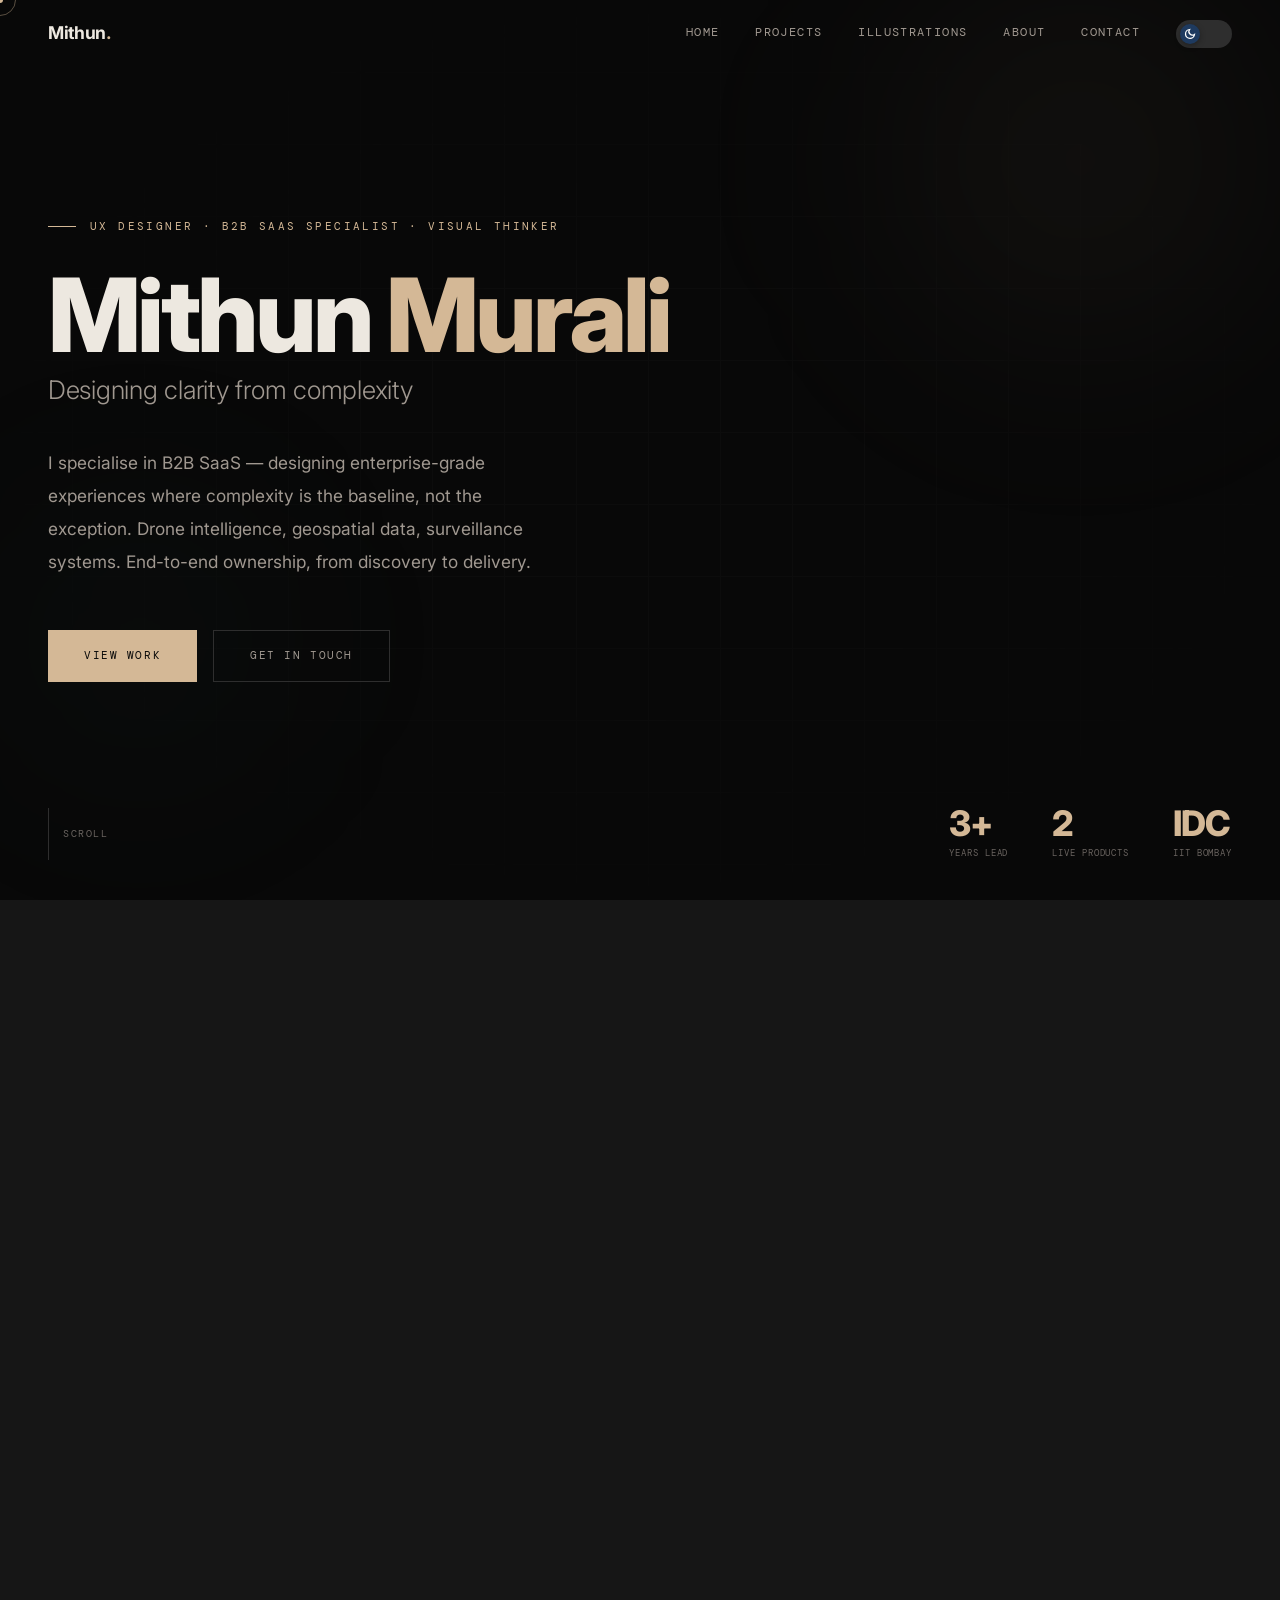
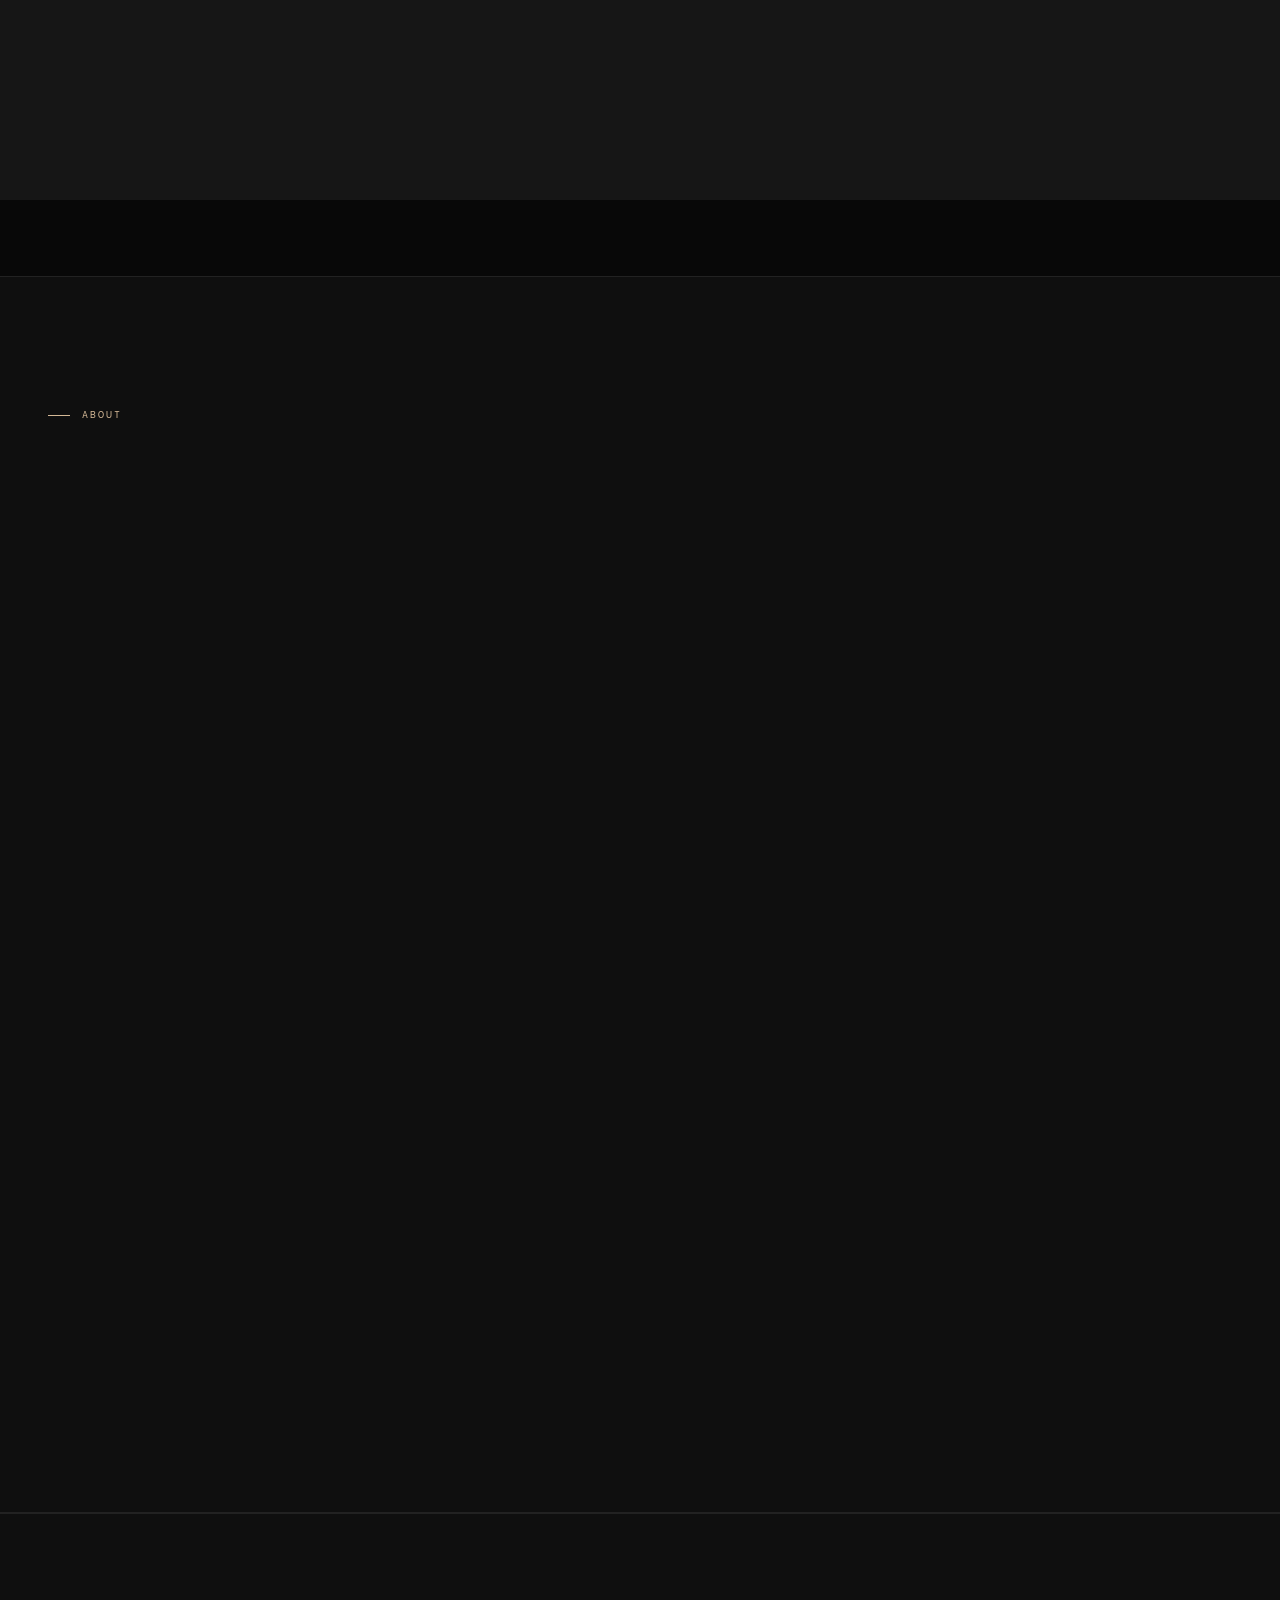
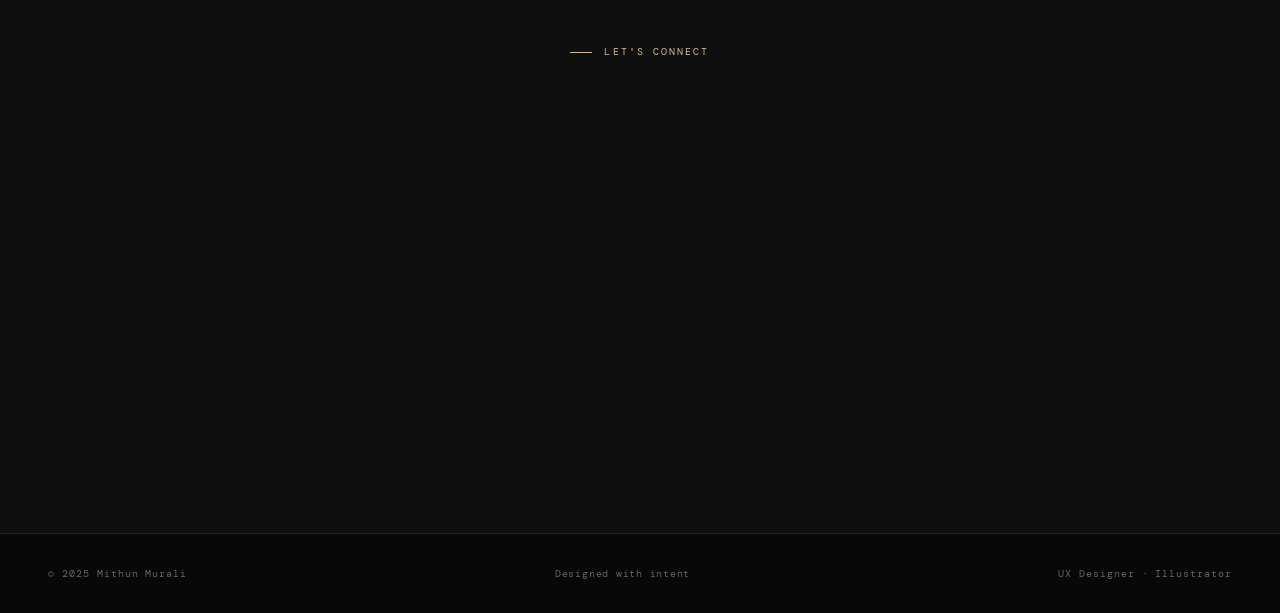
==== commit d2f88c67: "Add files via upload" ====
--- a/index.html
+++ b/index.html
@@ -637,11 +637,11 @@
 
 <!-- Mobile menu overlay -->
 <div id="mob-menu">
-  <a href="#" onclick="closeMenu();goPage('home');later(()=>toSec('home'))">Home</a>
-  <a href="#" onclick="closeMenu();goPage('projects')">Projects</a>
-  <a href="#" onclick="closeMenu();goPage('home');later(()=>toSec('illustrations'))">Illustrations</a>
-  <a href="#" onclick="closeMenu();goPage('home');later(()=>toSec('about'))">About</a>
-  <a href="#" onclick="closeMenu();goPage('home');later(()=>toSec('contact'))">Contact</a>
+  <a href="javascript:void(0)" onclick="closeMenu();navTo('home')">Home</a>
+  <a href="javascript:void(0)" onclick="closeMenu();goPage('projects')">Projects</a>
+  <a href="javascript:void(0)" onclick="closeMenu();goPage('illustrations')">Illustrations</a>
+  <a href="javascript:void(0)" onclick="closeMenu();navTo('about')">About</a>
+  <a href="javascript:void(0)" onclick="closeMenu();navTo('contact')">Contact</a>
   <div class="mob-toggle-row">
     <span>Theme</span>
     <button class="theme-btn" onclick="toggleTheme()" style="cursor:pointer">
@@ -655,14 +655,14 @@
 
 <!-- NAV -->
 <nav id="nav">
-  <a href="#" class="nav-logo" onclick="goPage('home')">Mithun<span>.</span></a>
+  <a href="javascript:void(0)" class="nav-logo" onclick="goPage('home')">Mithun<span>.</span></a>
   <div class="nav-right">
     <div class="nav-links">
-      <a href="#" onclick="goPage('home');later(()=>toSec('home'))">Home</a>
-      <a href="#" onclick="goPage('projects')">Projects</a>
-      <a href="#" onclick="goPage('home');later(()=>toSec('illustrations'))">Illustrations</a>
-      <a href="#" onclick="goPage('home');later(()=>toSec('about'))">About</a>
-      <a href="#" onclick="goPage('home');later(()=>toSec('contact'))">Contact</a>
+      <a href="javascript:void(0)" onclick="navTo('home')">Home</a>
+      <a href="javascript:void(0)" onclick="goPage('projects')">Projects</a>
+      <a href="javascript:void(0)" onclick="goPage('illustrations')">Illustrations</a>
+      <a href="javascript:void(0)" onclick="navTo('about')">About</a>
+      <a href="javascript:void(0)" onclick="navTo('contact')">Contact</a>
     </div>
     <!-- theme toggle always visible -->
     <button class="theme-btn" onclick="toggleTheme()">
@@ -697,9 +697,9 @@
     <p class="hero-desc">I specialise in B2B SaaS — designing enterprise-grade experiences where complexity is the baseline, not the exception. Drone intelligence, geospatial data, surveillance systems. End-to-end ownership, from discovery to delivery.</p>
     <div class="hero-ctas">
       <div class="btn-mag">
-        <a href="#" class="btn-primary" onclick="goPage('projects')"><span>View Work</span></a>
-      </div>
-      <a href="#" class="btn-ghost" onclick="toSec('contact')">Get in touch</a>
+        <a href="javascript:void(0)" class="btn-primary" onclick="goPage('projects')"><span>View Work</span></a>
+      </div>
+      <a href="javascript:void(0)" class="btn-ghost" onclick="navTo('contact')">Get in touch</a>
     </div>
   </div>
   <div class="scroll-hint"><div class="scroll-line"></div><span>Scroll</span></div>
@@ -751,7 +751,7 @@
         <p class="card-desc">End-to-end UX ownership across three modules — Map (GIS analytics), Video (ISR surveillance), and Audit — serving defence, enterprise, and government verticals.</p>
         <div class="card-foot">
           <div class="card-tags"><span class="ctag">End-to-End UX</span><span class="ctag">SaaS</span><span class="ctag">GIS</span></div>
-          <a href="#" class="card-arr" onclick="goPage('detail-flyght')">→</a>
+          <a href="javascript:void(0)" class="card-arr" onclick="goPage('detail-flyght')">→</a>
         </div>
       </div>
     </div>
@@ -785,7 +785,7 @@
         <p class="card-desc">Precision desktop tool bundled with military-grade and industrial UAVs — enabling field operators to geotag and pre-process drone imagery before cloud ingestion.</p>
         <div class="card-foot">
           <div class="card-tags"><span class="ctag">Desktop UX</span><span class="ctag">Defence</span><span class="ctag">Mapping</span></div>
-          <a href="#" class="card-arr" onclick="goPage('detail-map')">→</a>
+          <a href="javascript:void(0)" class="card-arr" onclick="goPage('detail-map')">→</a>
         </div>
       </div>
     </div>
@@ -829,7 +829,7 @@
         <p class="card-desc">Mobile UX concept for field-based government audit workflows — identified as a real opportunity during the Flyght Cloud Audit module engagement. Two user streams: beneficiary upload and field verification.</p>
         <div class="card-foot">
           <div class="card-tags"><span class="ctag">Mobile UX</span><span class="ctag">GovTech</span><span class="ctag">Field App</span></div>
-          <a href="#" class="card-arr" onclick="goPage('detail-pmay')">→</a>
+          <a href="javascript:void(0)" class="card-arr" onclick="goPage('detail-pmay')">→</a>
         </div>
       </div>
     </div>
@@ -912,30 +912,147 @@
 <div id="page-projects" class="page">
   <div class="pg-hero">
     <div class="pg-eyebrow">All Work</div>
-    <h1>Featured <em>UX Projects</em></h1>
-  </div>
+    <h1>UX <em>Projects</em></h1>
+    <p style="font-size:1rem;color:var(--text2);max-width:560px;line-height:1.8;margin-top:16px;position:relative">End-to-end product design across enterprise SaaS, desktop, mobile, and government verticals. B2B specialist.</p>
+  </div>
+
   <section style="padding-top:64px">
-    <div class="projects-grid">
+
+    <!-- Section: Featured -->
+    <div class="sec-label" style="margin-bottom:32px">Featured Projects</div>
+    <div class="projects-grid" style="margin-bottom:48px">
+
       <div class="project-card">
         <div class="card-vis"><div class="card-vis-inner fc-vis"><svg viewBox="0 0 400 280" fill="none"><ellipse cx="200" cy="190" rx="130" ry="52" fill="rgba(74,148,200,.1)" stroke="rgba(74,148,200,.2)" stroke-width="1"/><ellipse cx="200" cy="145" rx="88" ry="62" fill="rgba(74,148,200,.06)" stroke="rgba(74,148,200,.13)" stroke-width="1"/><g transform="translate(148,58)"><circle cx="52" cy="30" r="7" fill="rgba(212,184,150,.85)"/><line x1="52" y1="30" x2="12" y2="12" stroke="rgba(212,184,150,.35)" stroke-width="1.2"/><line x1="52" y1="30" x2="92" y2="12" stroke="rgba(212,184,150,.35)" stroke-width="1.2"/><line x1="52" y1="30" x2="16" y2="52" stroke="rgba(212,184,150,.35)" stroke-width="1.2"/><line x1="52" y1="30" x2="88" y2="52" stroke="rgba(212,184,150,.35)" stroke-width="1.2"/><circle cx="12" cy="12" r="10" fill="rgba(74,148,200,.14)" stroke="rgba(74,148,200,.45)" stroke-width="1.2"/><circle cx="92" cy="12" r="10" fill="rgba(74,148,200,.14)" stroke="rgba(74,148,200,.45)" stroke-width="1.2"/><circle cx="16" cy="52" r="10" fill="rgba(74,148,200,.14)" stroke="rgba(74,148,200,.45)" stroke-width="1.2"/><circle cx="88" cy="52" r="10" fill="rgba(74,148,200,.14)" stroke="rgba(74,148,200,.45)" stroke-width="1.2"/></g></svg></div><div class="card-overlay"></div><div class="card-num">01</div><div class="card-pill">SaaS · B2B · 3 Modules</div></div>
-        <div class="card-body"><div class="card-meta">Flyght Cloud · 2022 — Present</div><h3 class="card-title">Drone Intelligence Platform</h3><p class="card-desc">End-to-end UX across Map, Video, and Audit modules.</p><div class="card-foot"><div class="card-tags"><span class="ctag">End-to-End UX</span><span class="ctag">SaaS</span></div><a href="#" class="card-arr" onclick="goPage('detail-flyght')">→</a></div></div>
-      </div>
+        <div class="card-body"><div class="card-meta">Flyght Cloud · 2022 — Present</div><h3 class="card-title">Drone Intelligence Platform</h3><p class="card-desc">End-to-end UX ownership across Map, Video, and Audit modules — GIS, surveillance and government verticals.</p><div class="card-foot"><div class="card-tags"><span class="ctag">End-to-End UX</span><span class="ctag">SaaS</span><span class="ctag">GIS</span></div><a href="javascript:void(0)" class="card-arr" onclick="goPage('detail-flyght')">→</a></div></div>
+      </div>
+
       <div class="project-card">
-        <div class="card-vis"><div class="card-vis-inner ma-vis"><svg viewBox="0 0 400 280" fill="none"><rect x="60" y="44" width="280" height="170" rx="3" fill="rgba(74,148,136,.07)" stroke="rgba(74,148,136,.18)" stroke-width="1"/><ellipse cx="200" cy="130" rx="76" ry="50" fill="none" stroke="rgba(74,148,136,.17)" stroke-width="1"/><ellipse cx="200" cy="130" rx="28" ry="18" fill="rgba(74,148,136,.08)" stroke="rgba(74,148,136,.32)" stroke-width="1"/><circle cx="200" cy="127" r="6" fill="rgba(212,184,150,.88)"/><line x1="200" y1="133" x2="200" y2="150" stroke="rgba(212,184,150,.55)" stroke-width="2"/></svg></div><div class="card-overlay"></div><div class="card-num">02</div><div class="card-pill">Desktop · Hardware</div></div>
-        <div class="card-body"><div class="card-meta">MapAssist · 2023</div><h3 class="card-title">UAV Geotagging Desktop App</h3><p class="card-desc">Precision desktop tool bundled with military-grade UAVs.</p><div class="card-foot"><div class="card-tags"><span class="ctag">Desktop UX</span><span class="ctag">Defence</span></div><a href="#" class="card-arr" onclick="goPage('detail-map')">→</a></div></div>
-      </div>
+        <div class="card-vis"><div class="card-vis-inner ma-vis"><svg viewBox="0 0 400 280" fill="none"><rect x="60" y="44" width="280" height="170" rx="3" fill="rgba(74,148,136,.07)" stroke="rgba(74,148,136,.18)" stroke-width="1"/><line x1="60" y1="101" x2="340" y2="101" stroke="rgba(74,148,136,.1)" stroke-width="1"/><line x1="153" y1="44" x2="153" y2="214" stroke="rgba(74,148,136,.1)" stroke-width="1"/><ellipse cx="200" cy="130" rx="76" ry="50" fill="none" stroke="rgba(74,148,136,.17)" stroke-width="1"/><ellipse cx="200" cy="130" rx="28" ry="18" fill="rgba(74,148,136,.08)" stroke="rgba(74,148,136,.32)" stroke-width="1"/><circle cx="200" cy="127" r="6" fill="rgba(212,184,150,.88)"/><line x1="200" y1="133" x2="200" y2="150" stroke="rgba(212,184,150,.55)" stroke-width="2"/><circle cx="100" cy="82" r="4" fill="rgba(74,148,136,.65)"/><circle cx="315" cy="180" r="4" fill="rgba(74,148,136,.5)"/></svg></div><div class="card-overlay"></div><div class="card-num">02</div><div class="card-pill">Desktop · Hardware</div></div>
+        <div class="card-body"><div class="card-meta">MapAssist · 2023</div><h3 class="card-title">UAV Geotagging Desktop App</h3><p class="card-desc">Precision desktop tool bundled with military-grade and industrial UAVs for post-flight geotagging workflows.</p><div class="card-foot"><div class="card-tags"><span class="ctag">Desktop UX</span><span class="ctag">Defence</span><span class="ctag">Mapping</span></div><a href="javascript:void(0)" class="card-arr" onclick="goPage('detail-map')">→</a></div></div>
+      </div>
+
       <div class="project-card">
-        <div class="card-vis"><div class="card-vis-inner pm-vis"><svg viewBox="0 0 400 280" fill="none"><rect x="148" y="30" width="104" height="190" rx="14" fill="rgba(180,160,80,.06)" stroke="rgba(180,160,80,.25)" stroke-width="1.5"/><rect x="158" y="46" width="84" height="140" rx="4" fill="rgba(180,160,80,.05)" stroke="rgba(180,160,80,.15)" stroke-width="1"/><circle cx="200" cy="110" r="16" fill="rgba(180,160,80,.1)" stroke="rgba(180,160,80,.3)" stroke-width="1"/><circle cx="200" cy="107" r="5" fill="rgba(212,184,150,.8)"/><line x1="200" y1="112" x2="200" y2="122" stroke="rgba(212,184,150,.6)" stroke-width="1.5"/><rect x="166" y="156" width="68" height="22" rx="4" fill="rgba(180,160,80,.15)" stroke="rgba(180,160,80,.3)" stroke-width="1"/><rect x="187" y="210" width="26" height="3" rx="1.5" fill="rgba(212,184,150,.3)"/></svg></div><div class="card-overlay"></div><div class="card-num">03</div><div class="card-pill">Mobile · Concept</div></div>
-        <div class="card-body"><div class="card-meta">PMAY Field App · In Progress</div><h3 class="card-title">Government Field Data App</h3><p class="card-desc">Mobile UX for government audit field workflows — two user streams identified from real client engagement.</p><div class="card-foot"><div class="card-tags"><span class="ctag">Mobile UX</span><span class="ctag">GovTech</span></div><a href="#" class="card-arr" onclick="goPage('detail-pmay')">→</a></div></div>
-      </div>
-      <div class="project-card" style="opacity:.32;border-style:dashed">
-        <div class="card-vis" style="background:var(--bg3);display:flex;align-items:center;justify-content:center;border-radius:6px 6px 0 0"><span style="font-family:'DM Mono',monospace;font-size:.62rem;letter-spacing:.14em;color:var(--text3)">Coming Soon</span></div>
-        <div class="card-body"><div class="card-meta">2025</div><h3 class="card-title">Next Project</h3><p class="card-desc">Hobby UX projects in progress — health, travel, fintech.</p></div>
-      </div>
+        <div class="card-vis"><div class="card-vis-inner pm-vis"><svg viewBox="0 0 400 280" fill="none"><rect x="148" y="30" width="104" height="190" rx="14" fill="rgba(180,160,80,.06)" stroke="rgba(180,160,80,.25)" stroke-width="1.5"/><rect x="158" y="46" width="84" height="140" rx="4" fill="rgba(180,160,80,.05)" stroke="rgba(180,160,80,.15)" stroke-width="1"/><rect x="166" y="56" width="68" height="6" rx="2" fill="rgba(212,184,150,.25)"/><circle cx="200" cy="110" r="16" fill="rgba(180,160,80,.1)" stroke="rgba(180,160,80,.3)" stroke-width="1"/><circle cx="200" cy="107" r="5" fill="rgba(212,184,150,.8)"/><line x1="200" y1="112" x2="200" y2="122" stroke="rgba(212,184,150,.6)" stroke-width="1.5"/><rect x="166" y="156" width="68" height="22" rx="4" fill="rgba(180,160,80,.15)" stroke="rgba(180,160,80,.3)" stroke-width="1"/><rect x="187" y="210" width="26" height="3" rx="1.5" fill="rgba(212,184,150,.3)"/><circle cx="110" cy="90" r="5" fill="rgba(180,160,80,.4)"/><circle cx="290" cy="120" r="5" fill="rgba(180,160,80,.35)"/></svg></div><div class="card-overlay"></div><div class="card-num">03</div><div class="card-pill">Mobile · Concept</div></div>
+        <div class="card-body"><div class="card-meta">PMAY Field App · In Progress</div><h3 class="card-title">Government Field Data App</h3><p class="card-desc">Mobile UX for government audit field workflows — two user streams identified from real Flyght Cloud engagement.</p><div class="card-foot"><div class="card-tags"><span class="ctag">Mobile UX</span><span class="ctag">GovTech</span><span class="ctag">Field App</span></div><a href="javascript:void(0)" class="card-arr" onclick="goPage('detail-pmay')">→</a></div></div>
+      </div>
+
+    </div>
+
+    <!-- Section: Upcoming -->
+    <div class="sec-label" style="margin-bottom:32px">Upcoming Projects</div>
+    <div class="projects-grid">
+
+      <!-- Health App -->
+      <div class="project-card" style="opacity:.45">
+        <div class="card-vis" style="background:linear-gradient(145deg,#0d0f18,#141820);border-radius:6px 6px 0 0">
+          <svg viewBox="0 0 400 280" fill="none" style="position:absolute;inset:0;width:100%;height:100%">
+            <path d="M200,80 C200,80 160,60 140,90 C120,120 160,150 200,180 C240,150 280,120 260,90 C240,60 200,80 200,80Z" fill="rgba(220,80,100,.1)" stroke="rgba(220,80,100,.3)" stroke-width="1.5"/>
+            <rect x="190" y="120" width="4" height="30" rx="2" fill="rgba(220,80,100,.5)"/>
+            <rect x="178" y="132" width="28" height="4" rx="2" fill="rgba(220,80,100,.5)"/>
+          </svg>
+          <div class="card-overlay"></div>
+          <div class="card-num">04</div>
+          <div class="card-pill">Mobile · Health</div>
+          <div style="position:absolute;top:50%;left:50%;transform:translate(-50%,-50%);background:rgba(0,0,0,.5);padding:6px 14px;border-radius:20px;font-family:'DM Mono',monospace;font-size:.58rem;letter-spacing:.1em;color:var(--accent);white-space:nowrap;z-index:2">Updating Soon</div>
+        </div>
+        <div class="card-body">
+          <div class="card-meta">2025 · Concept</div>
+          <h3 class="card-title">Health & Wellness App</h3>
+          <p class="card-desc">Personal health tracking — exploring consumer mobile UX beyond enterprise domains.</p>
+          <div class="card-foot"><div class="card-tags"><span class="ctag">Mobile UX</span><span class="ctag">Consumer</span></div></div>
+        </div>
+      </div>
+
+      <!-- Travel App -->
+      <div class="project-card" style="opacity:.45">
+        <div class="card-vis" style="background:linear-gradient(145deg,#080d14,#0d1520);border-radius:6px 6px 0 0">
+          <svg viewBox="0 0 400 280" fill="none" style="position:absolute;inset:0;width:100%;height:100%">
+            <circle cx="200" cy="130" r="70" fill="none" stroke="rgba(80,160,220,.2)" stroke-width="1"/>
+            <circle cx="200" cy="130" r="50" fill="none" stroke="rgba(80,160,220,.15)" stroke-width="1"/>
+            <ellipse cx="200" cy="130" rx="70" ry="25" fill="none" stroke="rgba(80,160,220,.15)" stroke-width="1"/>
+            <line x1="200" y1="60" x2="200" y2="200" stroke="rgba(80,160,220,.12)" stroke-width="1"/>
+            <line x1="130" y1="130" x2="270" y2="130" stroke="rgba(80,160,220,.12)" stroke-width="1"/>
+            <circle cx="200" cy="130" r="5" fill="rgba(212,184,150,.6)"/>
+          </svg>
+          <div class="card-overlay"></div>
+          <div class="card-num">05</div>
+          <div class="card-pill">Mobile · Travel</div>
+          <div style="position:absolute;top:50%;left:50%;transform:translate(-50%,-50%);background:rgba(0,0,0,.5);padding:6px 14px;border-radius:20px;font-family:'DM Mono',monospace;font-size:.58rem;letter-spacing:.1em;color:var(--accent);white-space:nowrap;z-index:2">Updating Soon</div>
+        </div>
+        <div class="card-body">
+          <div class="card-meta">2025 · Concept</div>
+          <h3 class="card-title">Travel & Navigation App</h3>
+          <p class="card-desc">A travel companion app exploring rich mobile UI, maps and contextual discovery.</p>
+          <div class="card-foot"><div class="card-tags"><span class="ctag">Mobile UX</span><span class="ctag">Maps</span></div></div>
+        </div>
+      </div>
+
+      <!-- Fintech App -->
+      <div class="project-card" style="opacity:.45">
+        <div class="card-vis" style="background:linear-gradient(145deg,#080e0a,#0d1810);border-radius:6px 6px 0 0">
+          <svg viewBox="0 0 400 280" fill="none" style="position:absolute;inset:0;width:100%;height:100%">
+            <rect x="80" y="160" width="30" height="60" rx="3" fill="rgba(80,200,120,.15)" stroke="rgba(80,200,120,.3)" stroke-width="1"/>
+            <rect x="125" y="130" width="30" height="90" rx="3" fill="rgba(80,200,120,.12)" stroke="rgba(80,200,120,.25)" stroke-width="1"/>
+            <rect x="170" y="100" width="30" height="120" rx="3" fill="rgba(80,200,120,.15)" stroke="rgba(80,200,120,.3)" stroke-width="1"/>
+            <rect x="215" y="80" width="30" height="140" rx="3" fill="rgba(80,200,120,.12)" stroke="rgba(80,200,120,.25)" stroke-width="1"/>
+            <rect x="260" y="60" width="30" height="160" rx="3" fill="rgba(80,200,120,.15)" stroke="rgba(80,200,120,.3)" stroke-width="1"/>
+            <path d="M95,155 L140,128 L185,98 L230,78 L275,58" stroke="rgba(212,184,150,.5)" stroke-width="1.5" fill="none" stroke-linecap="round"/>
+          </svg>
+          <div class="card-overlay"></div>
+          <div class="card-num">06</div>
+          <div class="card-pill">Mobile · Fintech</div>
+          <div style="position:absolute;top:50%;left:50%;transform:translate(-50%,-50%);background:rgba(0,0,0,.5);padding:6px 14px;border-radius:20px;font-family:'DM Mono',monospace;font-size:.58rem;letter-spacing:.1em;color:var(--accent);white-space:nowrap;z-index:2">Updating Soon</div>
+        </div>
+        <div class="card-body">
+          <div class="card-meta">2025 · Concept</div>
+          <h3 class="card-title">Fintech Dashboard App</h3>
+          <p class="card-desc">Personal finance and investment tracking — data-dense mobile UI, showing range beyond enterprise.</p>
+          <div class="card-foot"><div class="card-tags"><span class="ctag">Mobile UX</span><span class="ctag">Fintech</span></div></div>
+        </div>
+      </div>
+
     </div>
   </section>
-  <footer><span>© 2025 Mithun Murali</span><span style="font-family:'DM Mono',monospace;font-size:.6rem;letter-spacing:.08em;color:var(--text3)">Designed with intent</span><span>UX Designer · IIT Bombay IDC</span></footer>
+  <footer><span>© 2025 Mithun Murali</span><span style="font-family:'DM Mono',monospace;font-size:.6rem;letter-spacing:.08em;color:var(--text3)">Designed with intent</span><span>UX Designer · Illustrator</span></footer>
 </div>
+
+
+<!-- ════════════════════════════════
+     PAGE: ILLUSTRATIONS
+════════════════════════════════ -->
+<div id="page-illustrations" class="page">
+  <div class="pg-hero">
+    <div class="pg-eyebrow">Creative Practice</div>
+    <h1>Art &amp; <em>Illustrations</em></h1>
+    <p style="font-size:1rem;color:var(--text2);max-width:560px;line-height:1.8;margin-top:16px;position:relative">A personal creative practice spanning editorial illustration, character design, caricatures, and Procreate digital art. Multi-style, ongoing.</p>
+  </div>
+
+  <section style="padding-top:64px">
+
+    <!-- Style filters -->
+    <div style="display:flex;gap:10px;flex-wrap:wrap;margin-bottom:48px">
+      <button class="mod-chip active" style="cursor:none">All</button>
+      <button class="mod-chip" style="cursor:none">Procreate</button>
+      <button class="mod-chip" style="cursor:none">Ink</button>
+      <button class="mod-chip" style="cursor:none">Pencil</button>
+      <button class="mod-chip" style="cursor:none">Character</button>
+      <button class="mod-chip" style="cursor:none">Editorial</button>
+    </div>
+
+    <!-- Illustrations masonry grid -->
+    <div class="illus-grid" id="illusGridPage"></div>
+
+    <!-- Coming soon row -->
+    <div style="margin-top:48px;padding:48px;border:1px dashed var(--border2);border-radius:6px;text-align:center">
+      <div style="font-family:'DM Mono',monospace;font-size:.65rem;letter-spacing:.18em;text-transform:uppercase;color:var(--accent);margin-bottom:12px">More Coming Soon</div>
+      <p style="font-size:.95rem;color:var(--text3);line-height:1.8;max-width:420px;margin:0 auto">New illustrations being added regularly — caricatures, character studies, editorial work, and Procreate pieces.</p>
+    </div>
+
+  </section>
+  <footer><span>© 2025 Mithun Murali</span><span style="font-family:'DM Mono',monospace;font-size:.6rem;letter-spacing:.08em;color:var(--text3)">Designed with intent</span><span>UX Designer · Illustrator</span></footer>
+</div>
+
 
 
 <!-- ════════════════════════════════
@@ -986,7 +1103,7 @@
       <div class="ps"><div class="ps-n">04</div><div class="ps-t">Deliver</div><div class="ps-d">Engineering collaboration, usability testing, iteration</div></div>
     </div>
   </div>
-  <footer><span>© 2025 Mithun Murali</span><a href="#" onclick="goPage('projects')" style="color:var(--accent);text-decoration:none;font-family:'DM Mono',monospace;font-size:.6rem;letter-spacing:.1em">← All Projects</a><span>UX Designer</span></footer>
+  <footer><span>© 2025 Mithun Murali</span><a href="javascript:void(0)" onclick="goPage('projects')" style="color:var(--accent);text-decoration:none;font-family:'DM Mono',monospace;font-size:.6rem;letter-spacing:.1em">← All Projects</a><span>UX Designer</span></footer>
 </div>
 
 
@@ -1037,7 +1154,7 @@
       <div class="ps"><div class="ps-n">04</div><div class="ps-t">Validate</div><div class="ps-d">Operator testing, iteration, engineering handoff</div></div>
     </div>
   </div>
-  <footer><span>© 2025 Mithun Murali</span><a href="#" onclick="goPage('projects')" style="color:var(--accent);text-decoration:none;font-family:'DM Mono',monospace;font-size:.6rem;letter-spacing:.1em">← All Projects</a><span>UX Designer</span></footer>
+  <footer><span>© 2025 Mithun Murali</span><a href="javascript:void(0)" onclick="goPage('projects')" style="color:var(--accent);text-decoration:none;font-family:'DM Mono',monospace;font-size:.6rem;letter-spacing:.1em">← All Projects</a><span>UX Designer</span></footer>
 </div>
 
 
@@ -1105,7 +1222,7 @@
     <p class="dt-p">This project demonstrates the ability to identify product opportunities beyond the brief — recognising that a SaaS platform engagement revealed a missing mobile layer, and taking the initiative to define, frame, and design it. That's strategic design thinking, not just execution.</p>
     <p class="dt-p">Full case study — including user research synthesis, flow diagrams, wireframes, and high-fidelity prototypes — is currently in development.</p>
   </div>
-  <footer><span>© 2025 Mithun Murali</span><a href="#" onclick="goPage('projects')" style="color:var(--accent);text-decoration:none;font-family:'DM Mono',monospace;font-size:.6rem;letter-spacing:.1em">← All Projects</a><span>UX Designer</span></footer>
+  <footer><span>© 2025 Mithun Murali</span><a href="javascript:void(0)" onclick="goPage('projects')" style="color:var(--accent);text-decoration:none;font-family:'DM Mono',monospace;font-size:.6rem;letter-spacing:.1em">← All Projects</a><span>UX Designer</span></footer>
 </div>
 
 
@@ -1147,17 +1264,42 @@
 
 /* ─── PAGE WIPE ─── */
 const wipe=document.getElementById('wipe');
+
+// Track current page
+let currentPage = 'home';
+
 function goPage(name){
+  if(currentPage === name) return;
   wipe.className='in';
   setTimeout(()=>{
     document.querySelectorAll('.page').forEach(p=>p.classList.remove('active'));
     const t=document.getElementById('page-'+name);
     if(t)t.classList.add('active');
+    currentPage = name;
     window.scrollTo(0,0);
     wipe.className='out';
-    setTimeout(()=>{wipe.className='';triggerReveals()},600);
+    setTimeout(()=>{
+      wipe.className='';
+      triggerReveals();
+      if(name==='illustrations') initIllusPage();
+    },600);
   },560);
 }
+
+// Smart nav — if already on home, just scroll; otherwise go home then scroll
+function navTo(section){
+  if(section === 'illustrations'){
+    goPage('illustrations');
+    return;
+  }
+  if(currentPage === 'home'){
+    toSec(section);
+  } else {
+    goPage('home');
+    later(()=>toSec(section));
+  }
+}
+
 function later(fn){setTimeout(fn,750)}
 function toSec(id){
   const el=document.getElementById(id)||document.getElementById(id+'-home');
@@ -1312,7 +1454,59 @@
   });
 });
 
-function openLB(label,svg){
+// Also populate the illustrations PAGE grid
+const gridPage = document.getElementById('illusGridPage');
+if(gridPage){
+  // Use same data but add more placeholder tiles
+  const pageData = [
+    ...illusData,
+    {label:'Caricature Study',sub:'Pencil · 2024',c:'rgba(212,184,150,'},
+    {label:'Portrait Sketch',sub:'Ink · 2023',c:'rgba(190,120,210,'},
+    {label:'Editorial Concept',sub:'Procreate · 2024',c:'rgba(100,180,160,'},
+    {label:'Character Sheet',sub:'Pencil · 2024',c:'rgba(100,140,200,'},
+  ];
+  pageData.forEach((d,i)=>{
+    const svgContent=svgT[i%svgT.length](d.c);
+    const item=document.createElement('div');
+    item.className='illus-item tilt-wrap';
+    item.innerHTML=`
+      <div class="illus-reveal-cover"></div>
+      <div class="illus-inner" style="padding:20px">
+        <svg viewBox="0 0 120 120" fill="none" xmlns="http://www.w3.org/2000/svg" style="width:100%;display:block">
+          <rect width="120" height="120" fill="rgba(16,16,18,1)"/>
+          ${svgContent}
+        </svg>
+      </div>
+      <div class="illus-overlay">
+        <div class="illus-ov-label">${d.label}</div>
+        <div class="illus-ov-view">${d.sub}</div>
+      </div>`;
+    item.addEventListener('click',()=>openLB(d.label,svgContent));
+    gridPage.appendChild(item);
+  });
+
+  // Tilt on page grid items
+  gridPage.querySelectorAll('.illus-item.tilt-wrap').forEach(el=>{
+    el.addEventListener('mousemove',e=>{
+      const r=el.getBoundingClientRect();
+      const x=((e.clientX-r.left)/r.width-.5)*16;
+      const y=((e.clientY-r.top)/r.height-.5)*-16;
+      el.style.transform=`perspective(600px) rotateX(${y}deg) rotateY(${x}deg) scale(1.02)`;
+      el.style.transition='transform .1s';
+    });
+    el.addEventListener('mouseleave',()=>{
+      el.style.transform='perspective(600px) rotateX(0) rotateY(0) scale(1)';
+      el.style.transition='transform .6s cubic-bezier(0.16,1,0.3,1)';
+    });
+  });
+}
+
+// Trigger reveal covers on illustrations page when it becomes active
+function initIllusPage(){
+  document.querySelectorAll('#page-illustrations .illus-item').forEach((el,idx)=>{
+    setTimeout(()=>el.classList.add('revealed'), idx*60);
+  });
+}
   const lb=document.getElementById('lightbox');
   document.getElementById('lb-img').innerHTML=`<rect width="120" height="120" fill="rgba(14,14,16,1)"/>${svg}`;
   document.getElementById('lb-caption').textContent=label;
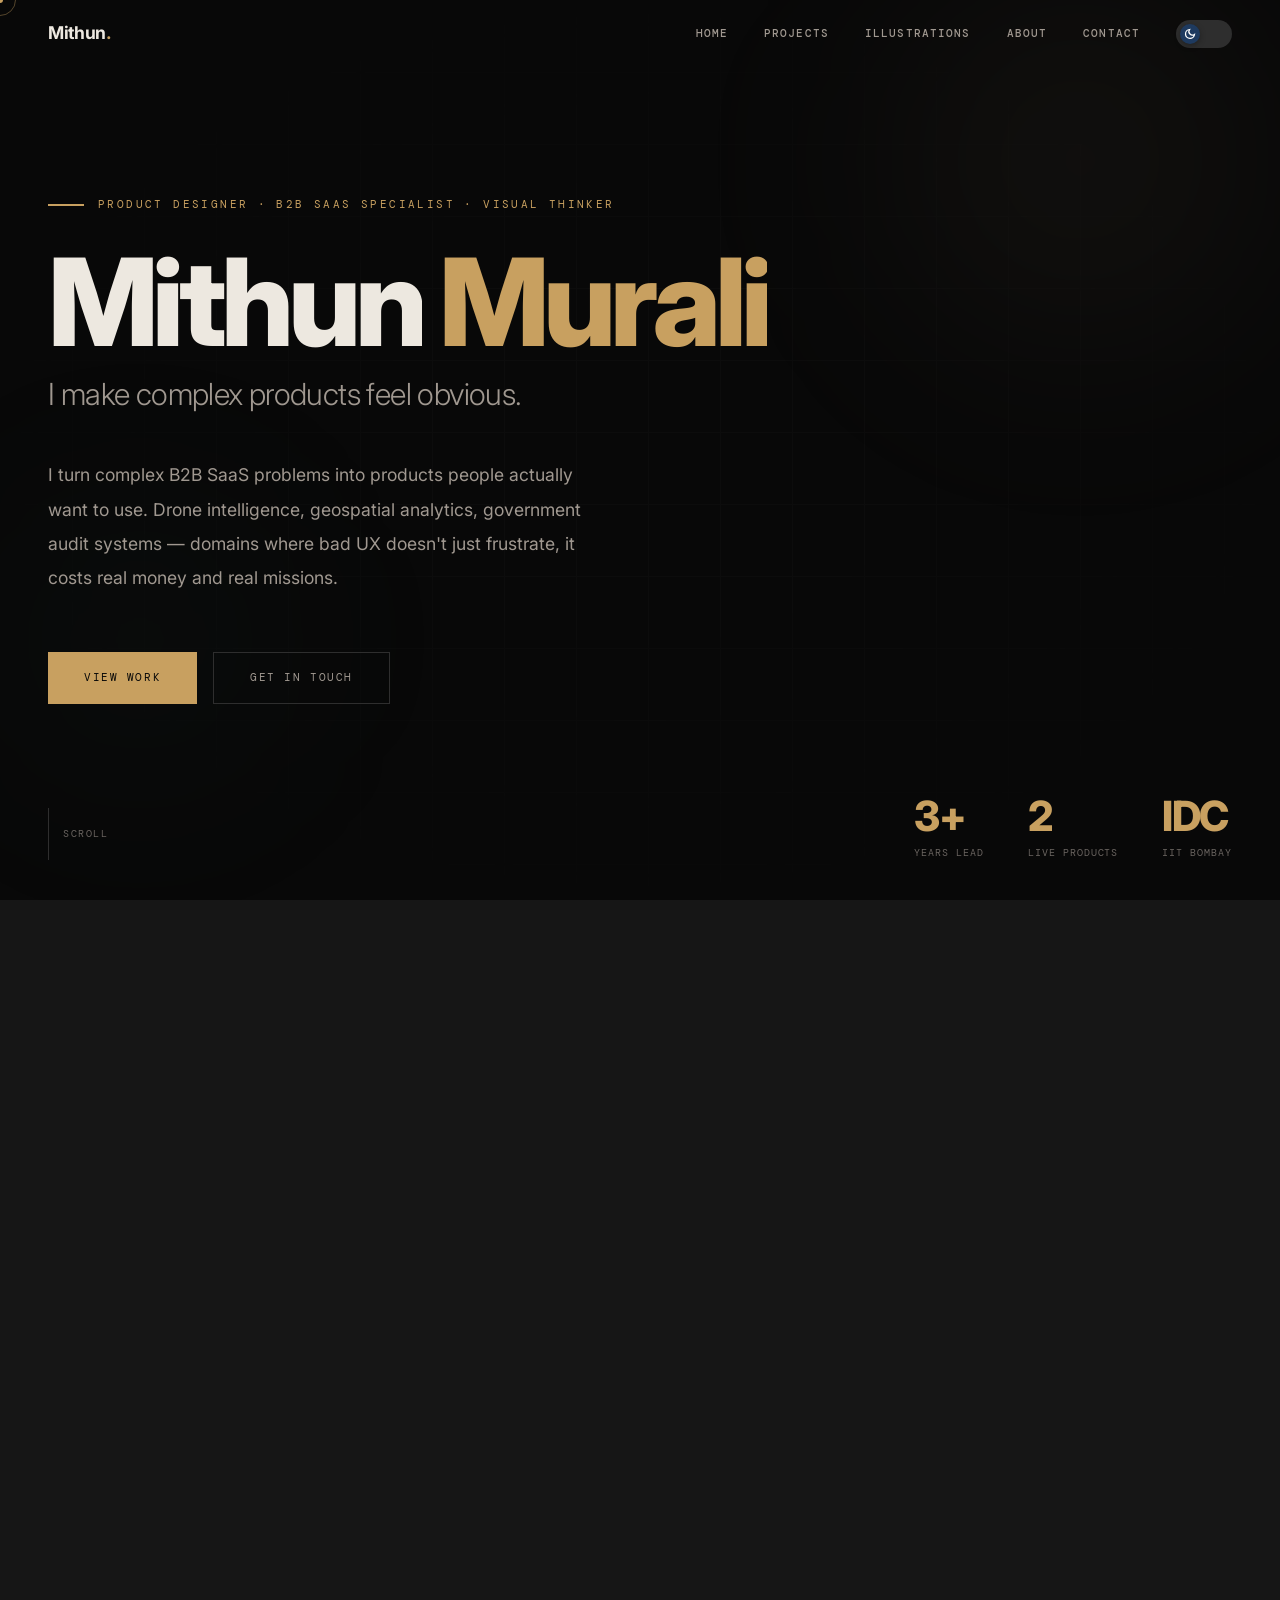
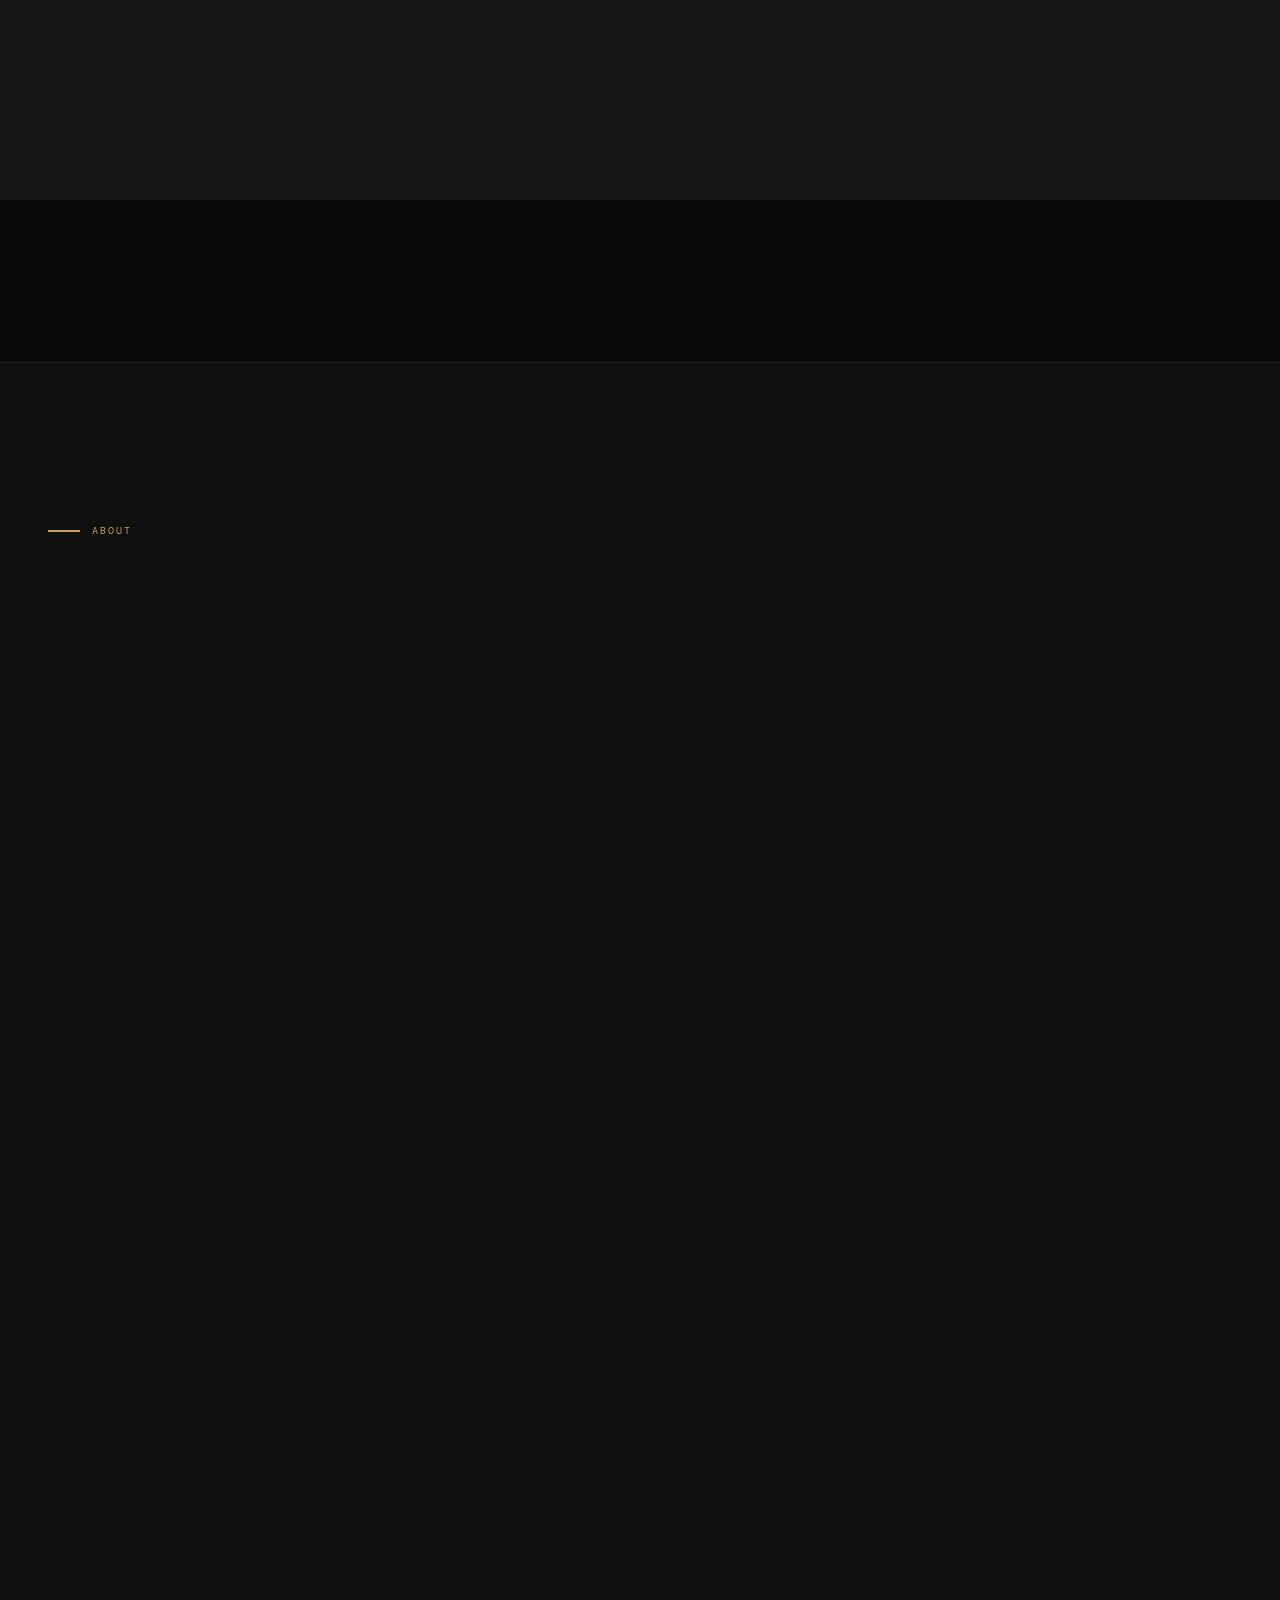
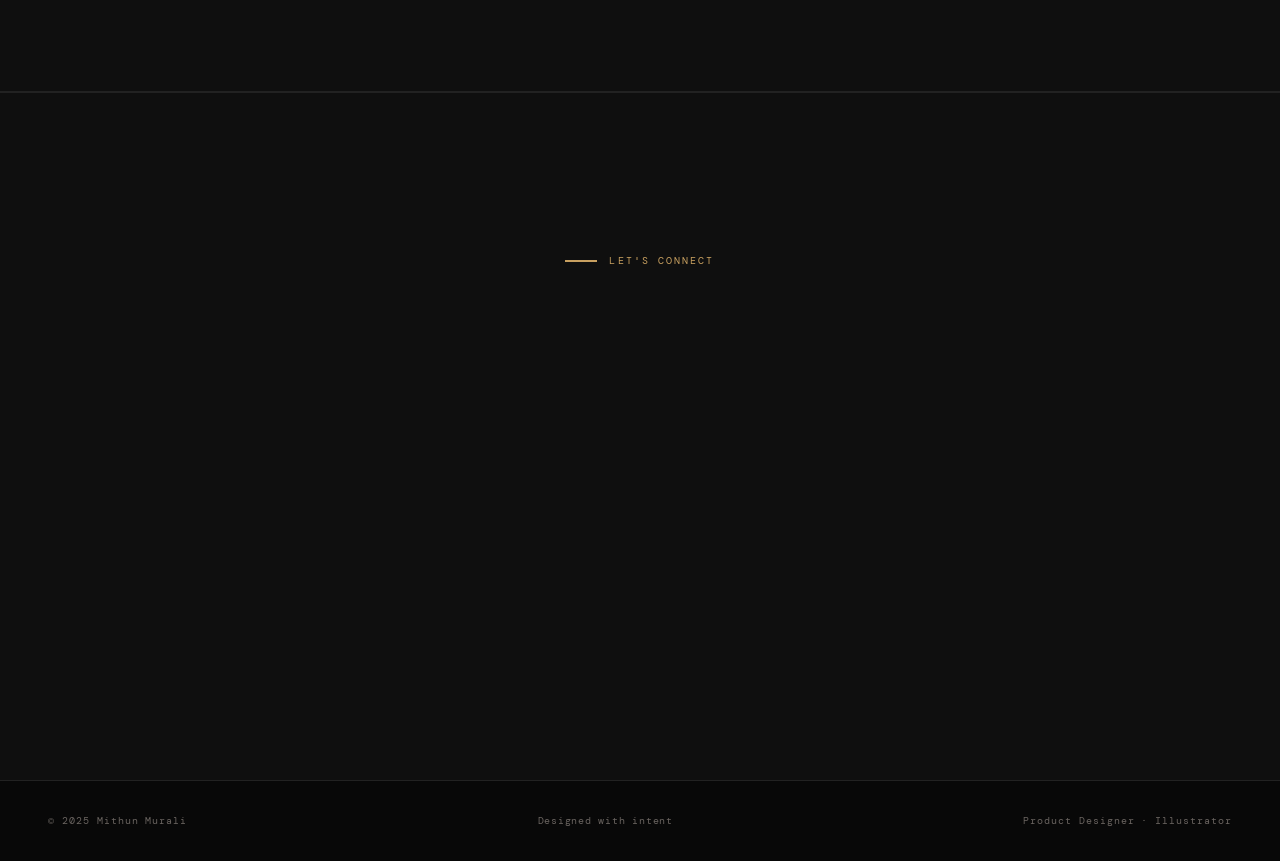
==== commit 111140b4: "Add files via upload" ====
--- a/index.html
+++ b/index.html
@@ -3,7 +3,7 @@
 <head>
 <meta charset="UTF-8">
 <meta name="viewport" content="width=device-width, initial-scale=1.0">
-<title>Mithun Murali — UX Designer</title>
+<title>Mithun Murali — Product Designer</title>
 <link rel="preconnect" href="https://fonts.googleapis.com">
 <link rel="preconnect" href="https://fonts.gstatic.com" crossorigin>
 <link href="https://fonts.googleapis.com/css2?family=Inter:wght@300;400;500;600;700;800&family=DM+Mono:wght@300;400;500&display=swap" rel="stylesheet">
@@ -22,9 +22,9 @@
   --text:    #ede8e0;
   --text2:   #a09890;
   --text3:   #6a6460;
-  --accent:  #d4b896;
-  --accent2: #b8966e;
-  --gold:    #c8a96e;
+  --accent:  #c8a060;
+  --accent2: #a8843a;
+  --gold:    #c8a060;
   --teal:    #4a9488;
   --ease:    cubic-bezier(0.16,1,0.3,1);
   --nav-h:   68px;
@@ -40,7 +40,7 @@
   --text:    #1a1714;
   --text2:   #564e44;
   --text3:   #8a8278;
-  --accent:  #8a6030;
+  --accent:  #7a5020;
   --accent2: #6e4c24;
   --gold:    #8a6030;
   --teal:    #3a7870;
@@ -125,17 +125,19 @@
 .nav-links{display:flex;align-items:center;gap:36px}
 .nav-links a{
   font-family:'DM Mono',monospace;
-  font-size:.72rem;font-weight:400;letter-spacing:.12em;text-transform:uppercase;
+  font-size:.7rem;font-weight:500;letter-spacing:.1em;text-transform:uppercase;
   color:var(--text2);text-decoration:none;
   position:relative;transition:color .3s;cursor:none;
 }
 .nav-links a::after{
   content:'';position:absolute;bottom:-4px;left:0;
-  width:0;height:1px;background:var(--accent);
+  width:0;height:2px;background:var(--accent);
   transition:width .35s var(--ease);
 }
 .nav-links a:hover{color:var(--text)}
 .nav-links a:hover::after{width:100%}
+.nav-links a.active{color:var(--text)}
+.nav-links a.active::after{width:100%}
 
 /* Sun/Moon pill toggle */
 .theme-btn{
@@ -260,12 +262,12 @@
   display:flex;align-items:center;gap:14px;
   opacity:0;animation:fadeUp .8s var(--ease) .2s forwards;
 }
-.hero-eyebrow::before{content:'';width:28px;height:1px;background:var(--accent)}
+.hero-eyebrow::before{content:'';width:36px;height:2px;background:var(--accent)}
 
 .hero-name{
   font-family:'Inter',sans-serif;
-  font-size:clamp(3.5rem,8vw,7.5rem);
-  font-weight:800;line-height:.95;letter-spacing:-.04em;margin-bottom:6px;
+  font-size:clamp(4rem,9.5vw,9rem);
+  font-weight:800;line-height:.92;letter-spacing:-.05em;margin-bottom:12px;
 }
 .hw{display:inline-block;overflow:hidden;vertical-align:bottom}
 .hw span{
@@ -278,15 +280,15 @@
 
 .hero-role{
   font-family:'Inter',sans-serif;
-  font-size:clamp(1.1rem,2.2vw,1.6rem);font-weight:300;
-  color:var(--text2);margin-bottom:36px;letter-spacing:-.01em;
+  font-size:clamp(1.2rem,2.5vw,1.9rem);font-weight:300;
+  color:var(--text2);margin-bottom:40px;letter-spacing:-.02em;
   opacity:0;animation:fadeUp .8s var(--ease) .82s forwards;
 }
 
 /* #5 — bumped font size */
 .hero-desc{
-  font-size:1.08rem;color:var(--text2);
-  max-width:520px;line-height:1.9;margin-bottom:52px;
+  font-size:1.1rem;color:var(--text2);
+  max-width:560px;line-height:1.95;margin-bottom:56px;
   opacity:0;animation:fadeUp .8s var(--ease) 1.0s forwards;
 }
 
@@ -347,31 +349,31 @@
 }
 .stat-n{
   font-family:'Inter',sans-serif;
-  font-size:2.2rem;font-weight:800;color:var(--accent);line-height:1;
-  letter-spacing:-.03em;
+  font-size:2.6rem;font-weight:800;color:var(--accent);line-height:1;
+  letter-spacing:-.04em;
 }
 .stat-l{
-  font-family:'DM Mono',monospace;font-size:.56rem;
-  letter-spacing:.1em;text-transform:uppercase;color:var(--text3);margin-top:6px;
-  line-height:1.4;
+  font-family:'DM Mono',monospace;font-size:.6rem;
+  letter-spacing:.1em;text-transform:uppercase;color:var(--text3);margin-top:8px;
+  line-height:1.5;
 }
 @media(max-width:768px){.hero-stats{display:none}.scroll-hint{left:24px}}
 
 /* ═══════════════════════════════════════
    SECTIONS
 ═══════════════════════════════════════ */
-section{padding:130px 48px}
+section{padding:160px 48px}
 @media(max-width:768px){section{padding:80px 24px}}
 .sec-label{
   font-family:'DM Mono',monospace;font-size:.65rem;
   letter-spacing:.2em;text-transform:uppercase;color:var(--accent);
   display:flex;align-items:center;gap:12px;margin-bottom:20px;
 }
-.sec-label::before{content:'';width:22px;height:1px;background:var(--accent)}
+.sec-label::before{content:'';width:32px;height:2px;background:var(--accent)}
 .sec-title{
   font-family:'Inter',sans-serif;
-  font-size:clamp(2rem,4vw,3rem);
-  font-weight:700;line-height:1.1;letter-spacing:-.03em;margin-bottom:64px;
+  font-size:clamp(2.2rem,4.5vw,3.4rem);
+  font-weight:700;line-height:1.05;letter-spacing:-.04em;margin-bottom:72px;
 }
 .sec-title em{font-style:normal;color:var(--accent)}
 
@@ -381,7 +383,7 @@
 .projects-grid{
   display:grid;
   grid-template-columns:repeat(3,1fr);
-  gap:20px;
+  gap:24px;
 }
 @media(max-width:900px){.projects-grid{grid-template-columns:1fr;gap:16px}}
 
@@ -401,7 +403,7 @@
   border-color:var(--accent);
 }
 
-.card-vis{height:260px;position:relative;overflow:hidden;border-radius:6px 6px 0 0}
+.card-vis{height:300px;position:relative;overflow:hidden;border-radius:6px 6px 0 0}
 .card-vis-inner{
   position:absolute;inset:0;
   transition:transform .65s var(--ease);
@@ -422,7 +424,7 @@
 
 .card-body{padding:28px}
 .card-meta{font-family:'DM Mono',monospace;font-size:.62rem;letter-spacing:.15em;text-transform:uppercase;color:var(--accent);margin-bottom:10px}
-.card-title{font-family:'Inter',sans-serif;font-size:1.4rem;font-weight:700;line-height:1.2;letter-spacing:-.02em;margin-bottom:12px}
+.card-title{font-family:'Inter',sans-serif;font-size:1.5rem;font-weight:700;line-height:1.15;letter-spacing:-.03em;margin-bottom:14px}
 
 /* #5 — card desc font bump */
 .card-desc{font-size:.95rem;color:var(--text2);line-height:1.8;margin-bottom:26px}
@@ -505,7 +507,7 @@
 .badge-deg{font-size:.9rem;color:var(--text2);line-height:1.6}
 
 /* #5 — about text bump */
-.about-text p{color:var(--text2);line-height:1.95;margin-bottom:20px;font-size:1rem}
+.about-text p{color:var(--text2);line-height:2.0;margin-bottom:24px;font-size:1.02rem}
 .about-text p strong{color:var(--text);font-weight:600}
 .about-text p em{color:var(--accent);font-style:italic}
 
@@ -578,7 +580,7 @@
 .pg-hero::before{content:'';position:absolute;inset:0;background-image:linear-gradient(var(--border) 1px,transparent 1px),linear-gradient(90deg,var(--border) 1px,transparent 1px);background-size:72px 72px;opacity:.1}
 .pg-eyebrow{font-family:'DM Mono',monospace;font-size:.65rem;letter-spacing:.2em;text-transform:uppercase;color:var(--accent);display:flex;align-items:center;gap:12px;margin-bottom:20px;position:relative}
 .pg-eyebrow::before{content:'';width:22px;height:1px;background:var(--accent)}
-.pg-hero h1{font-family:'Inter',sans-serif;font-size:clamp(2.8rem,5.5vw,5rem);font-weight:800;line-height:1.0;letter-spacing:-.04em;position:relative}
+.pg-hero h1{font-family:'Inter',sans-serif;font-size:clamp(3rem,6vw,5.8rem);font-weight:800;line-height:.95;letter-spacing:-.05em;position:relative}
 .pg-hero h1 em{font-style:normal;color:var(--accent)}
 
 /* Detail pages */
@@ -689,12 +691,12 @@
   <div class="orb orb1"></div>
   <div class="orb orb2"></div>
   <div class="hero-content">
-    <div class="hero-eyebrow">UX Designer · B2B SaaS Specialist · Visual Thinker</div>
+    <div class="hero-eyebrow">Product Designer · B2B SaaS Specialist · Visual Thinker</div>
     <h1 class="hero-name">
       <span class="hw"><span>Mithun</span></span>&nbsp;<span class="hw"><span>Murali</span></span>
     </h1>
-    <div class="hero-role">Designing clarity from complexity</div>
-    <p class="hero-desc">I specialise in B2B SaaS — designing enterprise-grade experiences where complexity is the baseline, not the exception. Drone intelligence, geospatial data, surveillance systems. End-to-end ownership, from discovery to delivery.</p>
+    <div class="hero-role">I make complex products feel obvious.</div>
+    <p class="hero-desc">I turn complex B2B SaaS problems into products people actually want to use. Drone intelligence, geospatial analytics, government audit systems — domains where bad UX doesn't just frustrate, it costs real money and real missions.</p>
     <div class="hero-ctas">
       <div class="btn-mag">
         <a href="javascript:void(0)" class="btn-primary" onclick="goPage('projects')"><span>View Work</span></a>
@@ -714,8 +716,8 @@
 
 <!-- FEATURED UX PROJECTS — #9 title updated -->
 <section id="projects-home" style="padding-top:80px">
-  <div class="sec-label">Selected Work</div>
-  <h2 class="sec-title reveal">Featured <em>UX Projects</em></h2>
+  <div class="sec-label">Work that shipped</div>
+  <h2 class="sec-title reveal">Featured <em>Projects</em></h2>
   <div class="projects-grid">
 
     <!-- Card 1: Flyght Cloud — #11 framed as one platform -->
@@ -748,7 +750,7 @@
       <div class="card-body">
         <div class="card-meta">Flyght Cloud · 2022 — Present</div>
         <h3 class="card-title">Drone Intelligence Platform</h3>
-        <p class="card-desc">End-to-end UX ownership across three modules — Map (GIS analytics), Video (ISR surveillance), and Audit — serving defence, enterprise, and government verticals.</p>
+        <p class="card-desc">Led product design for a drone-agnostic SaaS platform from 0→1. Three modules shipped across GIS analytics, ISR surveillance, and government audit — the audit POC directly accelerated a high-value enterprise sale.</p>
         <div class="card-foot">
           <div class="card-tags"><span class="ctag">End-to-End UX</span><span class="ctag">SaaS</span><span class="ctag">GIS</span></div>
           <a href="javascript:void(0)" class="card-arr" onclick="goPage('detail-flyght')">→</a>
@@ -782,7 +784,7 @@
       <div class="card-body">
         <div class="card-meta">MapAssist · 2023</div>
         <h3 class="card-title">UAV Geotagging Desktop App</h3>
-        <p class="card-desc">Precision desktop tool bundled with military-grade and industrial UAVs — enabling field operators to geotag and pre-process drone imagery before cloud ingestion.</p>
+        <p class="card-desc">Replaced a broken post-flight workflow for military UAV operators. Eliminated geotagging errors, cut session time significantly — shipped as a bundled product with defence-grade hardware.</p>
         <div class="card-foot">
           <div class="card-tags"><span class="ctag">Desktop UX</span><span class="ctag">Defence</span><span class="ctag">Mapping</span></div>
           <a href="javascript:void(0)" class="card-arr" onclick="goPage('detail-map')">→</a>
@@ -826,7 +828,7 @@
       <div class="card-body">
         <div class="card-meta">PMAY Field App · In Progress</div>
         <h3 class="card-title">Government Field Data App</h3>
-        <p class="card-desc">Mobile UX concept for field-based government audit workflows — identified as a real opportunity during the Flyght Cloud Audit module engagement. Two user streams: beneficiary upload and field verification.</p>
+        <p class="card-desc">Spotted a missing mobile layer mid-engagement — nobody asked for it. Defined two user streams, made the business case, and initiated design. Product thinking beyond the brief.</p>
         <div class="card-foot">
           <div class="card-tags"><span class="ctag">Mobile UX</span><span class="ctag">GovTech</span><span class="ctag">Field App</span></div>
           <a href="javascript:void(0)" class="card-arr" onclick="goPage('detail-pmay')">→</a>
@@ -840,7 +842,7 @@
 <!-- ABOUT -->
 <section id="about">
   <div class="sec-label">About</div>
-  <h2 class="sec-title reveal">The mind behind <em>the work</em></h2>
+  <h2 class="sec-title reveal">Built for <em>hard problems</em></h2>
   <div class="about-grid">
     <div class="about-left reveal">
       <div class="about-portrait" id="splitPortrait">
@@ -857,10 +859,10 @@
       </div>
     </div>
     <div class="about-text reveal rd1">
-      <p>I'm <strong>Mithun Murali</strong> — a UX designer who joined <em>straight from IIT Bombay's IDC School of Design</em> and quickly found myself operating well beyond a junior brief. Today I lead design across live products in one of India's most technically demanding domains: <strong>drone intelligence and geospatial data.</strong></p>
-      <p>My work isn't consumer-facing. I design for <strong>GIS analysts, defence operators, surveillance engineers, and government institutions</strong> — people whose workflows have no margin for error. That means deep research, tight engineering collaboration, and the ability to translate complex technical realities into interfaces that feel effortless.</p>
-      <p>I've owned <strong>end-to-end product design</strong> — from stakeholder workshops and customer discovery to rapid Figma prototyping and final delivery. I've presented POCs directly to enterprise clients, shaped business decisions, and mentored junior designers along the way.</p>
-      <p>Away from screens, I draw. <strong>Always have.</strong> Pencil sketches, Procreate illustrations, caricatures — the observational instinct that feeds my design thinking.</p>
+      <p>I'm <strong>Mithun Murali</strong> — a product designer out of <em>IIT Bombay's IDC School of Design</em>, working at the intersection of complex systems and human clarity. I joined straight from my M.Des and quickly took on responsibilities well beyond execution — <strong>owning products, shaping roadmaps, driving outcomes.</strong></p>
+      <p>My domain is B2B SaaS for high-stakes industries. I design for <strong>GIS analysts, defence operators, surveillance engineers, and government auditors</strong> — users where a poorly designed interface doesn't just frustrate, it fails missions and loses contracts. That context makes every design decision consequential.</p>
+      <p>I drive design from <strong>ambiguous problem to shipped product</strong> — running discovery, aligning stakeholders, rapid-prototyping, and presenting directly to enterprise clients. One Figma prototype I built and presented to a central government institution <strong>directly moved a high-value deal forward.</strong> That's the kind of design leverage I aim for.</p>
+      <p>Away from screens, I draw. Procreate, pencil, ink — the visual instinct that keeps my product eye sharp.</p>
       <div class="about-pillars">
         <div class="pillar"><div class="pillar-n">3+</div><div class="pillar-l">Years Lead</div></div>
         <div class="pillar"><div class="pillar-n">2</div><div class="pillar-l">Live Products</div></div>
@@ -886,8 +888,8 @@
 <section id="contact">
   <div class="contact-inner">
     <div class="sec-label" style="justify-content:center">Let's Connect</div>
-    <h2 class="sec-title reveal" style="margin-bottom:12px">Have a project<br><em>in mind?</em></h2>
-    <p style="color:var(--text3);font-size:1rem;margin-bottom:20px" class="reveal rd1">Open to senior UX roles and strategic collaborations.</p>
+    <h2 class="sec-title reveal" style="margin-bottom:12px">Let's build something<br><em>that matters.</em></h2>
+    <p style="color:var(--text3);font-size:1rem;margin-bottom:20px" class="reveal rd1">Open to senior product design roles and B2B SaaS opportunities.</p>
     <a href="mailto:hello@mithunmurali.com" class="contact-email reveal rd2">hello@mithunmurali.com</a>
     <div class="social-row reveal rd3">
       <a href="#" class="social-l">LinkedIn</a>
@@ -901,7 +903,7 @@
 <footer>
   <span>© 2025 Mithun Murali</span>
   <span style="font-family:'DM Mono',monospace;font-size:.6rem;letter-spacing:.08em;color:var(--text3)">Designed with intent</span>
-  <span>UX Designer · Illustrator</span>
+  <span>Product Designer · Illustrator</span>
 </footer>
 </div><!-- /page-home -->
 
@@ -1014,7 +1016,7 @@
 
     </div>
   </section>
-  <footer><span>© 2025 Mithun Murali</span><span style="font-family:'DM Mono',monospace;font-size:.6rem;letter-spacing:.08em;color:var(--text3)">Designed with intent</span><span>UX Designer · Illustrator</span></footer>
+  <footer><span>© 2025 Mithun Murali</span><span style="font-family:'DM Mono',monospace;font-size:.6rem;letter-spacing:.08em;color:var(--text3)">Designed with intent</span><span>Product Designer · Illustrator</span></footer>
 </div>
 
 
@@ -1050,7 +1052,7 @@
     </div>
 
   </section>
-  <footer><span>© 2025 Mithun Murali</span><span style="font-family:'DM Mono',monospace;font-size:.6rem;letter-spacing:.08em;color:var(--text3)">Designed with intent</span><span>UX Designer · Illustrator</span></footer>
+  <footer><span>© 2025 Mithun Murali</span><span style="font-family:'DM Mono',monospace;font-size:.6rem;letter-spacing:.08em;color:var(--text3)">Designed with intent</span><span>Product Designer · Illustrator</span></footer>
 </div>
 
 
@@ -1063,9 +1065,9 @@
     <button class="detail-back" onclick="goPage('projects')">← Back to Projects</button>
     <div class="pg-eyebrow">SaaS · B2B · Enterprise · 2022 — Present</div>
     <h1>Flyght <em>Cloud</em></h1>
-    <p style="font-size:1.05rem;color:var(--text2);max-width:620px;line-height:1.85;margin-top:18px;position:relative">End-to-end UX ownership of a cloud-based, drone-agnostic data processing platform — three modules, multiple industries, one cohesive product vision.</p>
+    <p style="font-size:1.05rem;color:var(--text2);max-width:620px;line-height:1.85;margin-top:18px;position:relative">Three modules. Multiple industries. One designer who owned it end-to-end — from the first whiteboard to enterprise client presentations that moved deals forward.</p>
     <div class="detail-meta-row">
-      <div><div class="dm-label">Role</div><div class="dm-val">Lead UX Designer</div></div>
+      <div><div class="dm-label">Role</div><div class="dm-val">Lead Product Designer</div></div>
       <div><div class="dm-label">Scope</div><div class="dm-val">End-to-End · 3 Modules</div></div>
       <div><div class="dm-label">Verticals</div><div class="dm-val">GIS · Surveillance · Government</div></div>
       <div><div class="dm-label">Model</div><div class="dm-val">B2B SaaS · Drone-Agnostic</div></div>
@@ -1081,29 +1083,32 @@
     </div>
   </div>
   <div class="detail-content">
-    <h2 class="dt-h">The Platform</h2>
-    <p class="dt-p">Flyght Cloud is a drone-agnostic, cloud-based data processing platform — any drone, any operator, any industry. Upload data, extract intelligence. The platform is structured across three modules, each serving a distinct user type and vertical.</p>
+    <h2 class="dt-h">The Product</h2>
+    <p class="dt-p">Flyght Cloud is a drone-agnostic, cloud-based intelligence platform — any drone, any data, any industry. The business problem was clear: drone operators were collecting enormous amounts of geospatial and video data with no scalable way to process, analyse, or act on it. I was brought in to design the product from the ground up across three distinct modules, each targeting a different market and user type.</p>
     <div class="modules-row">
       <div class="mod-chip active">Flyght Cloud Map</div>
       <div class="mod-chip active">Flyght Cloud Video</div>
       <div class="mod-chip nda">Flyght Cloud Audit ⟨NDA⟩</div>
     </div>
-    <h2 class="dt-h">Map Module — GIS &amp; Geospatial Analytics</h2>
-    <p class="dt-p">The Map Module handles the full pipeline from raw drone imagery to processed geospatial deliverables — orthomosaics, DEMs, DTMs, DSMs — with advanced analytics layered on top for measurement, comparison, and reporting across industries. Designing this meant deeply understanding the GIS analyst's mental model while keeping the interface accessible to non-specialist field operators.</p>
-    <h2 class="dt-h">Video Module — ISR &amp; Surveillance</h2>
-    <p class="dt-p">The Video Module is an ISR product for defence and enterprise customers — video ingestion, annotation, and analysis from aerial drone footage. A domain where latency, precision, and situational clarity are non-negotiable. The design challenge was handling high-information-density interfaces without overwhelming the operator.</p>
-    <h2 class="dt-h">Audit Module — Government &amp; Enterprise</h2>
+    <h2 class="dt-h">Map Module — Turning Raw Data into GIS Intelligence</h2>
+    <p class="dt-p">The core challenge: GIS analysts and field operators have completely different mental models, yet both needed to use the same platform. Analysts think in layers, projections, and coordinate systems. Field operators just need to upload files and get results. Designing one interface that works for both without alienating either was the central design problem.</p>
+    <p class="dt-p">The solution was progressive disclosure — a clean upload-to-output flow for operators, with advanced GIS controls surfaced contextually for analysts. The Map Module now supports orthomosaics, DEMs, DTMs, DSMs, and multi-layer analytics across industries from agriculture to infrastructure.</p>
+    <h2 class="dt-h">Video Module — High-Stakes Surveillance UI</h2>
+    <p class="dt-p">ISR operators work under pressure — they need situational clarity, not visual noise. The Video Module was a product design challenge around information density: how do you surface critical intelligence from aerial footage without overwhelming the operator?</p>
+    <p class="dt-p">The answer was a layered display system I designed from scratch — primary feed, annotation overlays, and metadata panels that collapse and expand contextually. Operators see exactly what they need, when they need it. Nothing more.</p>
+    <h2 class="dt-h">Audit Module — Design That Moved a Deal Forward</h2>
     <div class="nda-note">⟨ NDA — Process artefacts shown · UI redacted ⟩ · Client: Central Government Institution, India</div>
-    <p class="dt-p" style="margin-top:16px">The Audit Module emerged from a strategic opportunity: digitising a large-scale government audit process conducted entirely manually. I owned the problem definition, rapid prototyping, and customer presentation — from rough sketches and flow diagrams to a high-fidelity Figma prototype across multiple rapid iterations. The prototype was presented directly to the client and received strong validation, significantly accelerating the sales process.</p>
-    <h2 class="dt-h">Process</h2>
+    <p class="dt-p" style="margin-top:16px">A large-scale government audit process was being done entirely manually — paper forms, physical site visits, manual reconciliation. The opportunity: digitise it entirely through Flyght Cloud. I owned this from brief to boardroom — user research, workflow mapping, rapid iteration, and a high-fidelity Figma prototype built and presented directly to the client institution.</p>
+    <p class="dt-p">The prototype wasn't just approved — it <strong>accelerated the sales process</strong>, giving the business development team a concrete, interactive vision to close with. Design as a commercial lever, not just a deliverable.</p>
+    <h2 class="dt-h">How I Worked</h2>
     <div class="process-steps">
-      <div class="ps"><div class="ps-n">01</div><div class="ps-t">Discovery</div><div class="ps-d">Stakeholder interviews, customer shadowing, competitive analysis</div></div>
-      <div class="ps"><div class="ps-n">02</div><div class="ps-t">Define</div><div class="ps-d">Journey mapping, workflow architecture, problem framing</div></div>
-      <div class="ps"><div class="ps-n">03</div><div class="ps-t">Design</div><div class="ps-d">Sketches → wireframes → high-fidelity Figma prototypes</div></div>
-      <div class="ps"><div class="ps-n">04</div><div class="ps-t">Deliver</div><div class="ps-d">Engineering collaboration, usability testing, iteration</div></div>
-    </div>
-  </div>
-  <footer><span>© 2025 Mithun Murali</span><a href="javascript:void(0)" onclick="goPage('projects')" style="color:var(--accent);text-decoration:none;font-family:'DM Mono',monospace;font-size:.6rem;letter-spacing:.1em">← All Projects</a><span>UX Designer</span></footer>
+      <div class="ps"><div class="ps-n">01</div><div class="ps-t">Discover</div><div class="ps-d">Customer shadowing, stakeholder interviews, competitive analysis — define the real problem before touching Figma</div></div>
+      <div class="ps"><div class="ps-n">02</div><div class="ps-t">Define</div><div class="ps-d">Journey maps, workflow architecture, success metrics — align the team on what we're solving and why</div></div>
+      <div class="ps"><div class="ps-n">03</div><div class="ps-t">Design</div><div class="ps-d">Rapid sketches → wireframes → high-fidelity prototypes, iterated fast with real user feedback</div></div>
+      <div class="ps"><div class="ps-n">04</div><div class="ps-t">Ship</div><div class="ps-d">Engineering collaboration, QA, usability testing — design doesn't end at handoff</div></div>
+    </div>
+  </div>
+  <footer><span>© 2025 Mithun Murali</span><a href="javascript:void(0)" onclick="goPage('projects')" style="color:var(--accent);text-decoration:none;font-family:'DM Mono',monospace;font-size:.6rem;letter-spacing:.1em">← All Projects</a><span>Product Designer</span></footer>
 </div>
 
 
@@ -1115,9 +1120,9 @@
     <button class="detail-back" onclick="goPage('projects')">← Back to Projects</button>
     <div class="pg-eyebrow">Desktop App · Hardware-Bundled · 2023</div>
     <h1>Map<em>Assist</em></h1>
-    <p style="font-size:1.05rem;color:var(--text2);max-width:620px;line-height:1.85;margin-top:18px;position:relative">A precision desktop application bundled with military-grade and industrial UAVs — enabling field operators to geotag, stitch, and pre-process drone imagery before ingestion into Flyght Cloud.</p>
+    <p style="font-size:1.05rem;color:var(--text2);max-width:620px;line-height:1.85;margin-top:18px;position:relative">A broken post-flight workflow for military UAV operators — fixed. Shipped as a bundled product with defence-grade hardware. Zero errors, faster missions.</p>
     <div class="detail-meta-row">
-      <div><div class="dm-label">Role</div><div class="dm-val">Solo UX Designer</div></div>
+      <div><div class="dm-label">Role</div><div class="dm-val">Solo Product Designer</div></div>
       <div><div class="dm-label">Platform</div><div class="dm-val">Windows Desktop</div></div>
       <div><div class="dm-label">Users</div><div class="dm-val">UAV Operators · Field Surveyors</div></div>
       <div><div class="dm-label">Distribution</div><div class="dm-val">Hardware-Bundled · Not Retail</div></div>
@@ -1140,21 +1145,24 @@
     </div>
   </div>
   <div class="detail-content">
-    <h2 class="dt-h">Context &amp; Users</h2>
-    <p class="dt-p">MapAssist ships exclusively with IDEO Force's military-grade and large industrial UAVs — used for defence mapping, infrastructure inspection, and precision agriculture at scale. Users are field operators and survey technicians: highly skilled, time-pressured, operating where a software error has real-world consequences.</p>
-    <h2 class="dt-h">The Design Problem</h2>
-    <p class="dt-p">Existing geotagging tools fell into two camps: developer-grade CLIs or bloated GIS plugins. Neither was designed for the post-flight ritual of a field operator who needs to process data quickly and get back to mission-critical work. I spent time in the field observing operator workflows — the post-landing sequence was consistent, and every existing tool broke that flow in at least two places.</p>
-    <h2 class="dt-h">Design Decisions</h2>
-    <p class="dt-p">MapAssist was designed around the natural workflow sequence — Import → Review → Geotag → Validate → Export — with the map always visible and errors surfaced immediately with clear resolution paths. No hidden settings, no mode-switching. The desktop-first constraint became an opportunity: larger real estate, keyboard shortcuts, spatial data and metadata visible in parallel.</p>
-    <h2 class="dt-h">Process</h2>
+    <h2 class="dt-h">The Business Context</h2>
+    <p class="dt-p">MapAssist isn't sold standalone — it ships with every IDEO Force military-grade and industrial UAV. That means every hardware sale is also a software experience. A bad UX here doesn't just frustrate an operator — it reflects on the entire product suite and risks the customer relationship.</p>
+    <p class="dt-p">The users are field operators and survey technicians running defence mapping, infrastructure inspection, and large-scale agricultural surveys. Highly skilled, mission-critical, zero tolerance for software that slows them down.</p>
+    <h2 class="dt-h">The Real Problem</h2>
+    <p class="dt-p">The post-flight workflow was broken. Operators would land, offload storage cards, then wrestle with either developer CLIs or bloated GIS plugins to geotag their imagery before sending data to the cloud. Errors were common. Time was wasted. Two tools consistently failed operators at the same two points in their workflow.</p>
+    <p class="dt-p">I spent time in the field watching operators work — not just interviewing them. The pattern was consistent: the problem wasn't technical capability, it was that no existing tool was designed around how operators actually work after a flight.</p>
+    <h2 class="dt-h">The Design Decisions That Mattered</h2>
+    <p class="dt-p">I restructured the entire flow around the operator's natural post-flight sequence — Import → Review → Geotag → Validate → Export. The map is always visible. Errors surface immediately with clear resolution paths rather than cryptic failure states. No hidden settings, no mode-switching, no cognitive overhead.</p>
+    <p class="dt-p">The desktop constraint became a strategic advantage — larger screen real estate meant I could show spatial data and metadata side-by-side, something impossible on mobile. Keyboard shortcuts for power users, clean defaults for everyone else. The result: geotagging errors dropped to near-zero and operators reported significantly faster post-flight processing.</p>
+    <h2 class="dt-h">How I Worked</h2>
     <div class="process-steps">
-      <div class="ps"><div class="ps-n">01</div><div class="ps-t">Field Research</div><div class="ps-d">Operator shadowing, post-flight workflow mapping</div></div>
-      <div class="ps"><div class="ps-n">02</div><div class="ps-t">Flow Design</div><div class="ps-d">Task flow architecture, error state mapping</div></div>
-      <div class="ps"><div class="ps-n">03</div><div class="ps-t">Prototype</div><div class="ps-d">Desktop wireframes, high-fidelity Figma, interaction specs</div></div>
-      <div class="ps"><div class="ps-n">04</div><div class="ps-t">Validate</div><div class="ps-d">Operator testing, iteration, engineering handoff</div></div>
-    </div>
-  </div>
-  <footer><span>© 2025 Mithun Murali</span><a href="javascript:void(0)" onclick="goPage('projects')" style="color:var(--accent);text-decoration:none;font-family:'DM Mono',monospace;font-size:.6rem;letter-spacing:.1em">← All Projects</a><span>UX Designer</span></footer>
+      <div class="ps"><div class="ps-n">01</div><div class="ps-t">Field Research</div><div class="ps-d">Shadowed operators post-flight — watched where the workflow broke, not just where they said it broke</div></div>
+      <div class="ps"><div class="ps-n">02</div><div class="ps-t">Flow Design</div><div class="ps-d">Rebuilt the task flow from scratch around the natural post-flight sequence, mapped every error state</div></div>
+      <div class="ps"><div class="ps-n">03</div><div class="ps-t">Prototype</div><div class="ps-d">Desktop wireframes to high-fidelity Figma — tested with real operators before engineering involvement</div></div>
+      <div class="ps"><div class="ps-n">04</div><div class="ps-t">Ship</div><div class="ps-d">Iterated with engineering, validated with operators, delivered bundled with hardware at launch</div></div>
+    </div>
+  </div>
+  <footer><span>© 2025 Mithun Murali</span><a href="javascript:void(0)" onclick="goPage('projects')" style="color:var(--accent);text-decoration:none;font-family:'DM Mono',monospace;font-size:.6rem;letter-spacing:.1em">← All Projects</a><span>Product Designer</span></footer>
 </div>
 
 
@@ -1166,9 +1174,9 @@
     <button class="detail-back" onclick="goPage('projects')">← Back to Projects</button>
     <div class="pg-eyebrow">Mobile UX · GovTech · In Progress</div>
     <h1>PMAY <em>Field App</em></h1>
-    <p style="font-size:1.05rem;color:var(--text2);max-width:620px;line-height:1.85;margin-top:18px;position:relative">A mobile UX concept for government field audit workflows — a real opportunity identified during the Flyght Cloud Audit module engagement, now being developed into a full case study.</p>
+    <p style="font-size:1.05rem;color:var(--text2);max-width:620px;line-height:1.85;margin-top:18px;position:relative">Nobody asked for this. I identified a critical gap mid-engagement, defined the opportunity, and initiated design for two distinct user streams. That's product thinking — not just UX execution.</p>
     <div class="detail-meta-row">
-      <div><div class="dm-label">Role</div><div class="dm-val">UX Designer · Concept Lead</div></div>
+      <div><div class="dm-label">Role</div><div class="dm-val">Product Designer · Concept Lead</div></div>
       <div><div class="dm-label">Platform</div><div class="dm-val">Mobile (iOS &amp; Android)</div></div>
       <div><div class="dm-label">Users</div><div class="dm-val">State Officials · CAG Field Teams</div></div>
       <div><div class="dm-label">Status</div><div class="dm-val">Case Study In Progress</div></div>
@@ -1209,24 +1217,42 @@
     </div>
   </div>
   <div class="detail-content">
-    <h2 class="dt-h">Origin &amp; Opportunity</h2>
-    <p class="dt-p">During the Flyght Cloud Audit module engagement — where I designed and presented a POC for digitising a large-scale government housing audit — I identified a critical gap: the data collection process in the field was still entirely manual and disconnected from the platform.</p>
-    <p class="dt-p">Two distinct user groups needed mobile support, with completely different mental models, workflows, and constraints.</p>
-    <h2 class="dt-h">Two User Streams</h2>
+    <h2 class="dt-h">How This Started</h2>
+    <p class="dt-p">While designing the Flyght Cloud Audit module — a platform-level tool for digitising a large-scale government housing audit — I kept running into the same problem: the field collection side was entirely manual. State officials were recording data on paper. CAG field teams were doing physical verification with no digital support. The platform we were building had no way to ingest any of it.</p>
+    <p class="dt-p">Nobody raised this as a design problem. I raised it as a product opportunity.</p>
+    <h2 class="dt-h">Two Completely Different Users, Same Ecosystem</h2>
     <div class="process-steps">
-      <div class="ps"><div class="ps-n">01</div><div class="ps-t">Beneficiary Upload</div><div class="ps-d">State government officials uploading housing data from the field — low-connectivity, non-technical users, camera-heavy workflows</div></div>
-      <div class="ps"><div class="ps-n">02</div><div class="ps-t">Field Verification</div><div class="ps-d">CAG audit team conducting physical site verification — checklist-driven, GPS-tagged, evidence capture against existing records</div></div>
-    </div>
+      <div class="ps"><div class="ps-n">01</div><div class="ps-t">Beneficiary Upload</div><div class="ps-d">State government officials — non-technical, low-connectivity environments, camera-heavy data collection. Needs to be foolproof.</div></div>
+      <div class="ps"><div class="ps-n">02</div><div class="ps-t">Field Verification</div><div class="ps-d">CAG audit teams — checklist-driven, GPS-tagged evidence capture, comparison against existing records. Needs to be precise.</div></div>
+    </div>
+    <p class="dt-p" style="margin-top:24px">Same platform ecosystem, completely different mental models, constraints, and failure modes. Designing both as one app would have been a mistake. I defined them as two separate surfaces that feed into the same backend — a product architecture decision, not just a UX one.</p>
     <div class="nda-note">⟨ NDA — Case study in development · Client details withheld · Process artefacts available on request ⟩</div>
-    <h2 class="dt-h">Why This Matters</h2>
-    <p class="dt-p">This project demonstrates the ability to identify product opportunities beyond the brief — recognising that a SaaS platform engagement revealed a missing mobile layer, and taking the initiative to define, frame, and design it. That's strategic design thinking, not just execution.</p>
-    <p class="dt-p">Full case study — including user research synthesis, flow diagrams, wireframes, and high-fidelity prototypes — is currently in development.</p>
-  </div>
-  <footer><span>© 2025 Mithun Murali</span><a href="javascript:void(0)" onclick="goPage('projects')" style="color:var(--accent);text-decoration:none;font-family:'DM Mono',monospace;font-size:.6rem;letter-spacing:.1em">← All Projects</a><span>UX Designer</span></footer>
+    <h2 class="dt-h">Why This Project Matters for My Portfolio</h2>
+    <p class="dt-p">This project exists because I went beyond the brief. Most designers would have shipped the platform module and moved on. I identified a downstream problem that was going to undermine the entire product's value — and took initiative to define, frame, and begin designing the solution.</p>
+    <p class="dt-p">That's the difference between a designer who executes briefs and one who shapes products. Full case study — research synthesis, flow diagrams, wireframes, and high-fidelity prototypes — currently in development.</p>
+  </div>
+  <footer><span>© 2025 Mithun Murali</span><a href="javascript:void(0)" onclick="goPage('projects')" style="color:var(--accent);text-decoration:none;font-family:'DM Mono',monospace;font-size:.6rem;letter-spacing:.1em">← All Projects</a><span>Product Designer</span></footer>
 </div>
 
 
 <script>
+/* ─── ACTIVE NAV STATE ─── */
+function setActiveNav(page){
+  document.querySelectorAll('.nav-links a').forEach(a => a.classList.remove('active'));
+  const map = {
+    'home': 0,
+    'projects': 1, 'detail-flyght': 1, 'detail-map': 1, 'detail-pmay': 1,
+    'illustrations': 2,
+    'about-section': 3,
+    'contact-section': 4
+  };
+  const idx = map[page];
+  if(idx !== undefined){
+    const links = document.querySelectorAll('.nav-links a');
+    if(links[idx]) links[idx].classList.add('active');
+  }
+}
+
 /* ─── CURSOR ─── */
 const cd=document.getElementById('cur-d'),cr=document.getElementById('cur-r');
 let mx=0,my=0,rx=0,ry=0;
@@ -1276,6 +1302,7 @@
     const t=document.getElementById('page-'+name);
     if(t)t.classList.add('active');
     currentPage = name;
+    setActiveNav(name);
     window.scrollTo(0,0);
     wipe.className='out';
     setTimeout(()=>{
@@ -1315,6 +1342,24 @@
   els.forEach(el=>{el.classList.remove('vis');obs.observe(el)});
 }
 setTimeout(triggerReveals,300);
+
+// Set initial active nav state
+setActiveNav('home');
+
+// Scroll-based nav highlighting for home sections
+window.addEventListener('scroll',()=>{
+  if(currentPage !== 'home') return;
+  const sections = ['contact','about','projects-home','home'];
+  for(const id of sections){
+    const el = document.getElementById(id);
+    if(el && el.getBoundingClientRect().top <= 120){
+      if(id === 'contact') setActiveNav('contact-section');
+      else if(id === 'about') setActiveNav('about-section');
+      else setActiveNav('home');
+      break;
+    }
+  }
+},{passive:true});
 
 /* ─── HERO PARALLAX ─── */
 window.addEventListener('scroll',()=>{
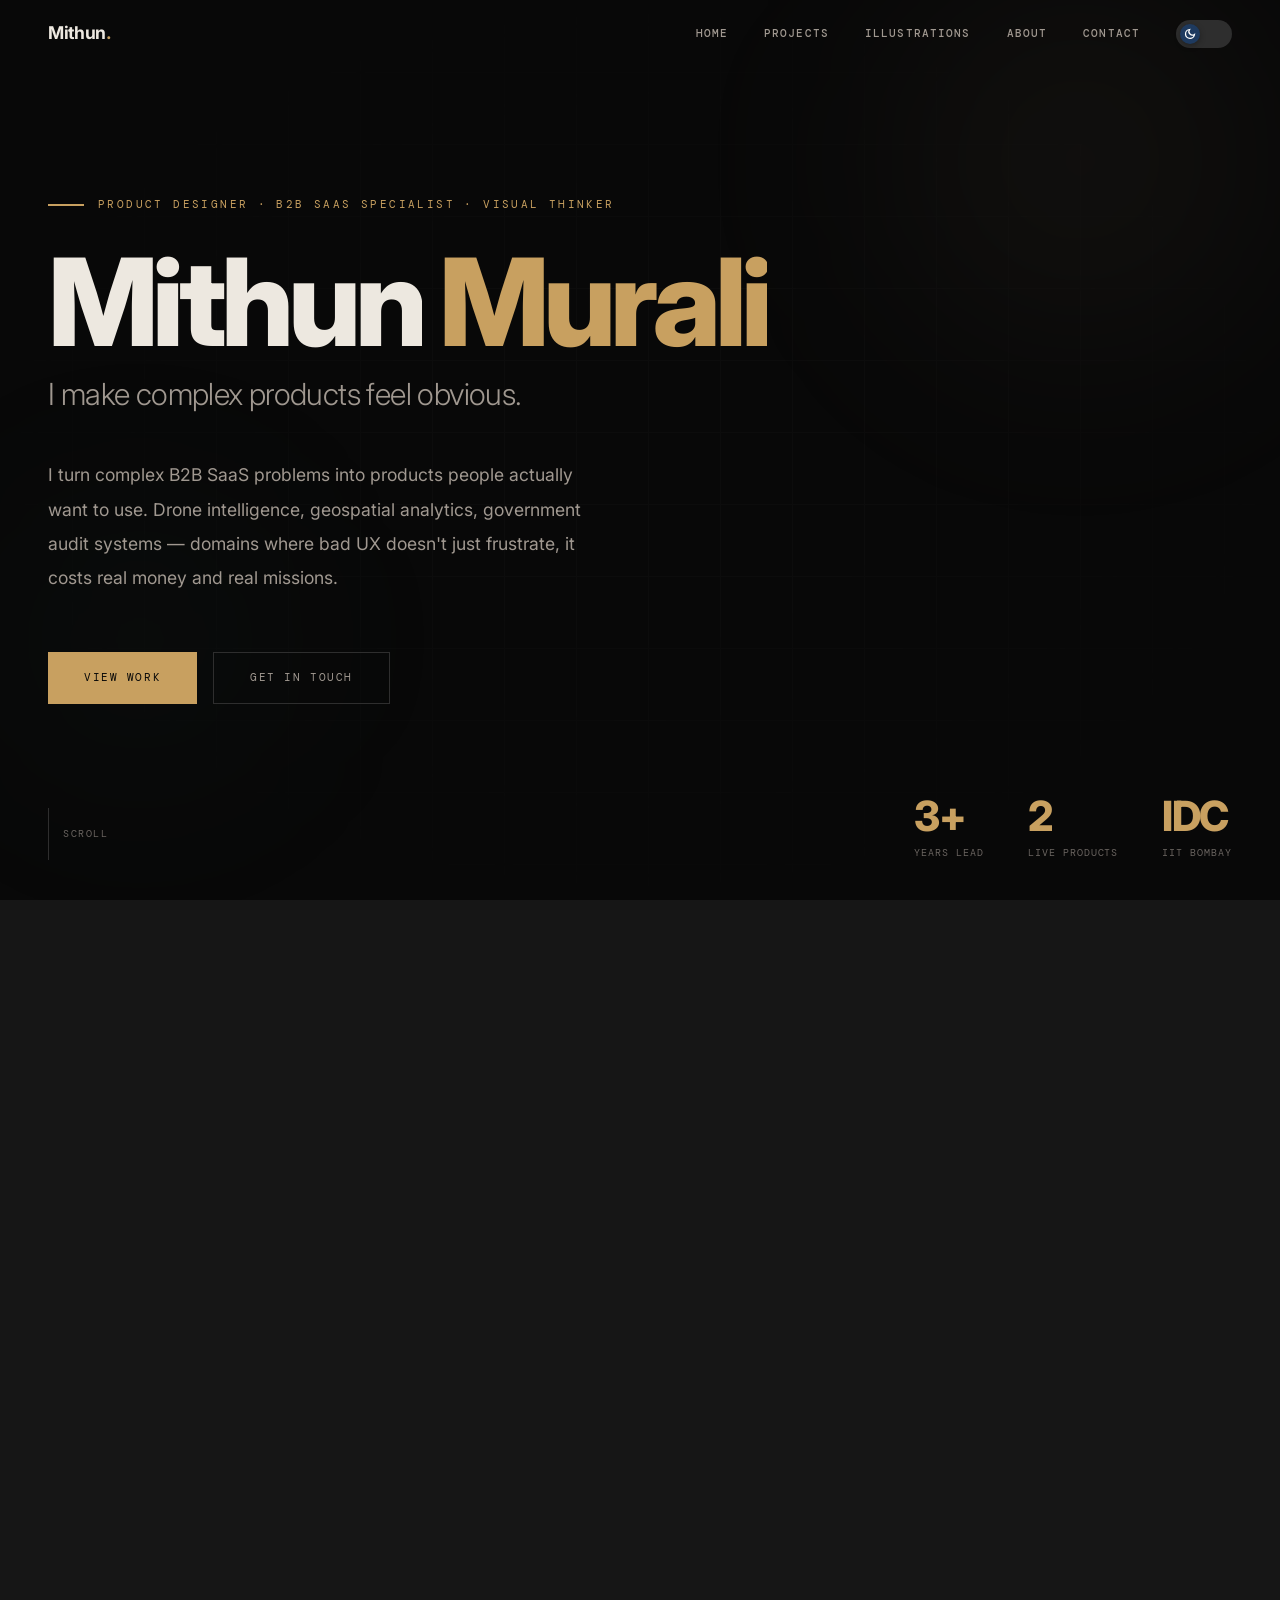
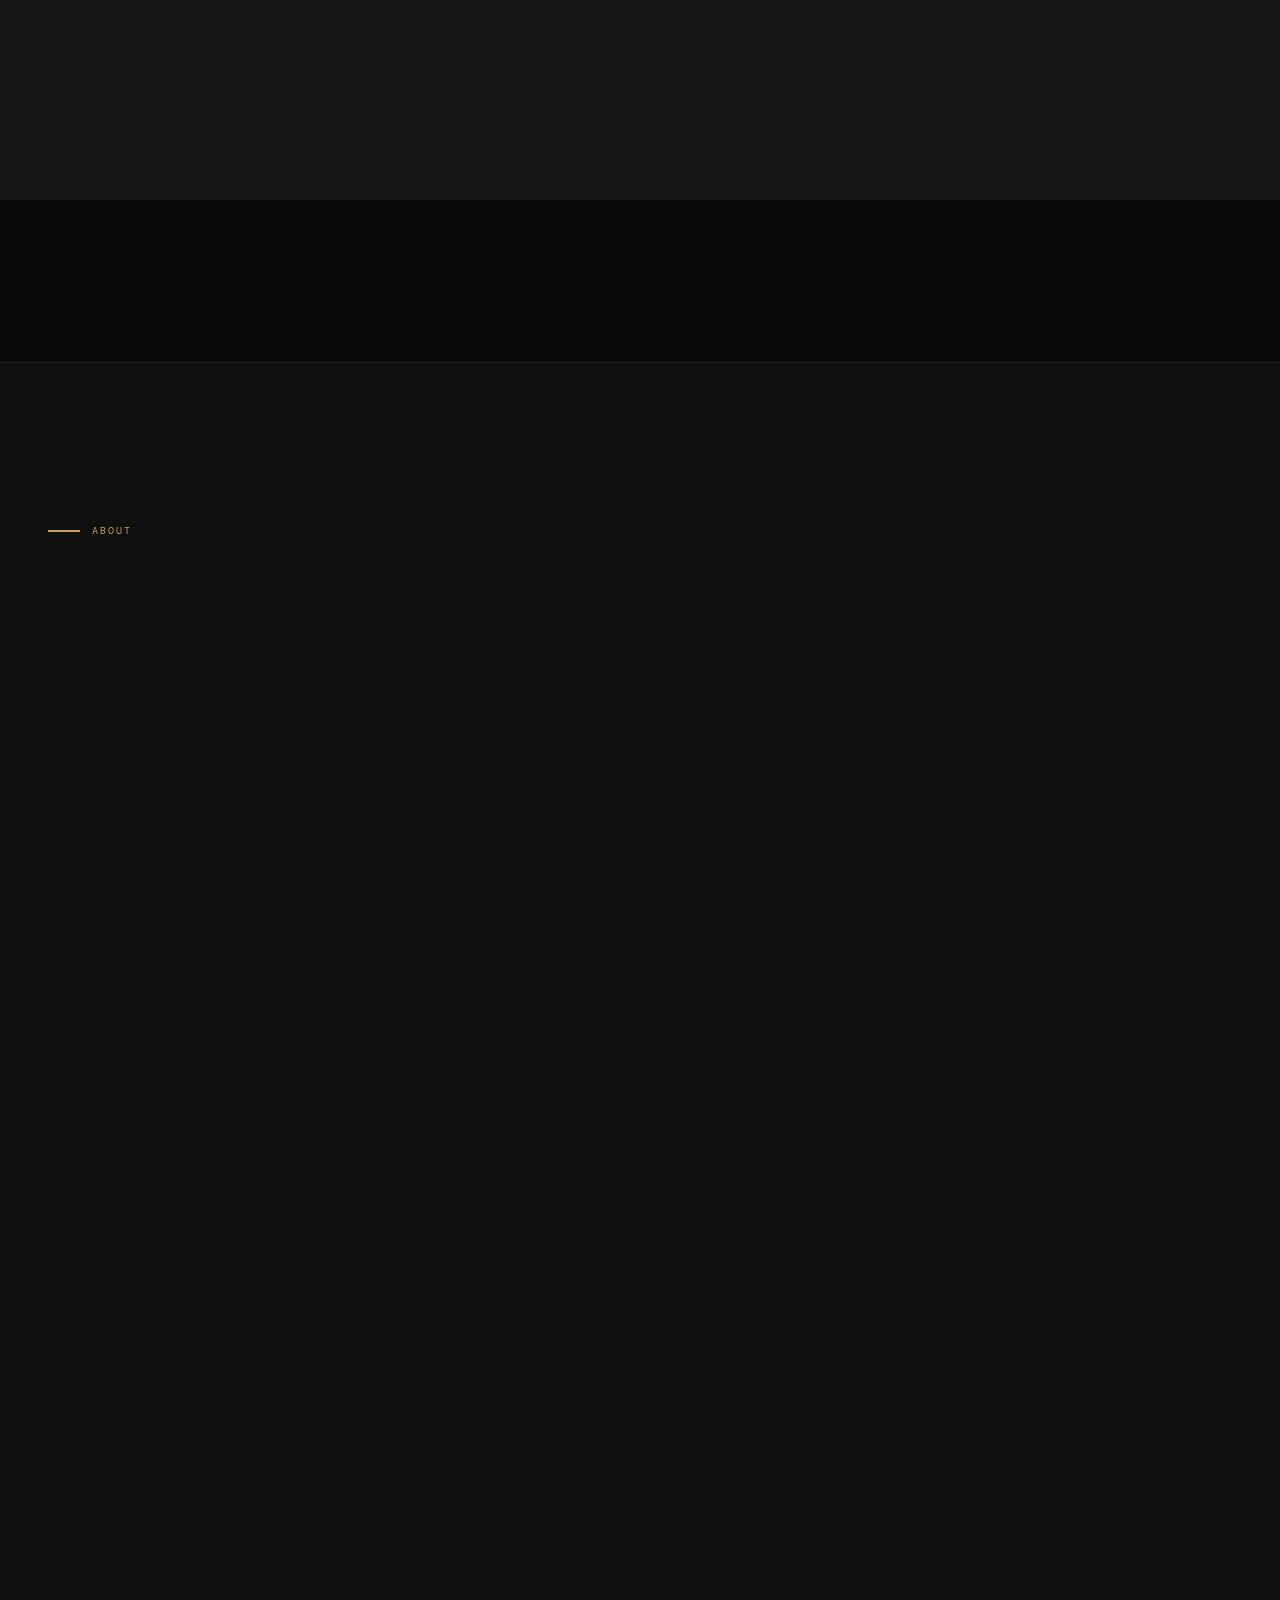
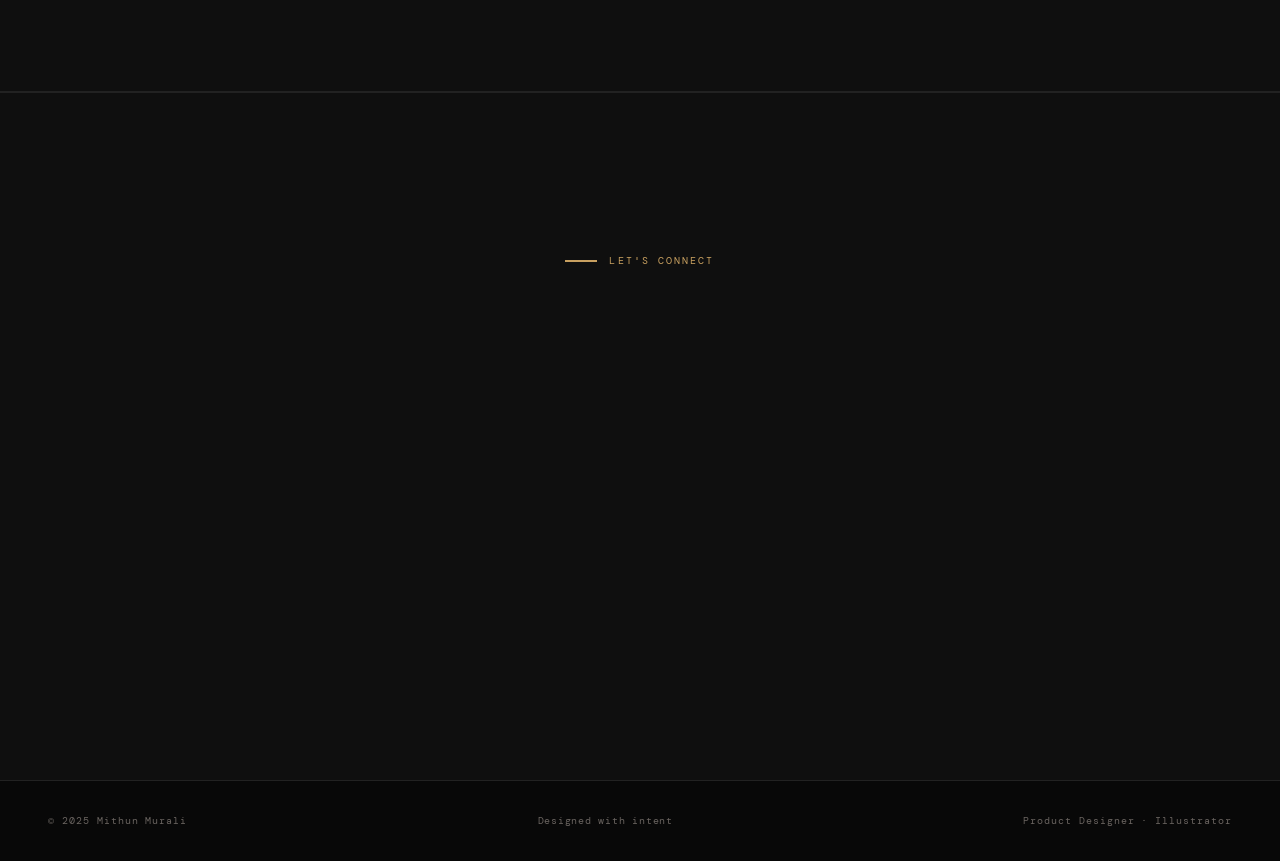
==== commit 1ac8fbaa: "Add files via upload" ====
--- a/index.html
+++ b/index.html
@@ -54,9 +54,11 @@
 body{
   background:var(--bg);color:var(--text);
   font-family:'Inter',sans-serif;font-weight:400;
-  line-height:1.6;overflow-x:hidden;cursor:none;
+  line-height:1.6;overflow-x:hidden;
+  cursor:auto;
   transition:background .5s var(--ease),color .5s var(--ease);
 }
+body.cursor-ready{cursor:none}
 ::-webkit-scrollbar{width:2px}
 ::-webkit-scrollbar-track{background:var(--bg)}
 ::-webkit-scrollbar-thumb{background:var(--border3)}
@@ -64,7 +66,7 @@
 /* ═══════════════════════════════════════
    CURSOR
 ═══════════════════════════════════════ */
-#cur{position:fixed;top:0;left:0;z-index:9999;pointer-events:none}
+#cur{position:fixed;top:0;left:0;z-index:9999;pointer-events:none;opacity:0;transition:opacity .3s}
 #cur-d{
   position:absolute;width:6px;height:6px;
   background:var(--accent);border-radius:50%;
@@ -80,7 +82,7 @@
 }
 body.ch #cur-d{width:10px;height:10px}
 body.ch #cur-r{width:52px;height:52px;opacity:.7}
-@media(max-width:768px){#cur,#cur-d,#cur-r{display:none}body{cursor:auto}}
+@media(max-width:768px){#cur,#cur-d,#cur-r{display:none}body,body.cursor-ready{cursor:auto}}
 
 /* ═══════════════════════════════════════
    PAGE WIPE
@@ -1256,7 +1258,29 @@
 /* ─── CURSOR ─── */
 const cd=document.getElementById('cur-d'),cr=document.getElementById('cur-r');
 let mx=0,my=0,rx=0,ry=0;
-document.addEventListener('mousemove',e=>{mx=e.clientX;my=e.clientY;cd.style.left=mx+'px';cd.style.top=my+'px'});
+let cursorActive = false;
+
+// Only activate custom cursor on true pointer devices
+document.addEventListener('mousemove',e=>{
+  if(!cursorActive){
+    cursorActive = true;
+    document.body.classList.add('cursor-ready');
+    document.getElementById('cur').style.opacity = '1';
+  }
+  mx=e.clientX;my=e.clientY;
+  cd.style.left=mx+'px';cd.style.top=my+'px';
+});
+
+// Hide cursor when mouse leaves window
+document.addEventListener('mouseleave',()=>{
+  if(cd) cd.style.opacity='0';
+  if(cr) cr.style.opacity='0';
+});
+document.addEventListener('mouseenter',()=>{
+  if(cd) cd.style.opacity='1';
+  if(cr) cr.style.opacity='.4';
+});
+
 (function raf(){rx+=(mx-rx)*.1;ry+=(my-ry)*.1;cr.style.left=rx+'px';cr.style.top=ry+'px';requestAnimationFrame(raf)})();
 document.querySelectorAll('a,button,.project-card,.illus-item,.social-l,.skill-c,.mod-chip,.pillar,.ps').forEach(el=>{
   el.addEventListener('mouseenter',()=>document.body.classList.add('ch'));
